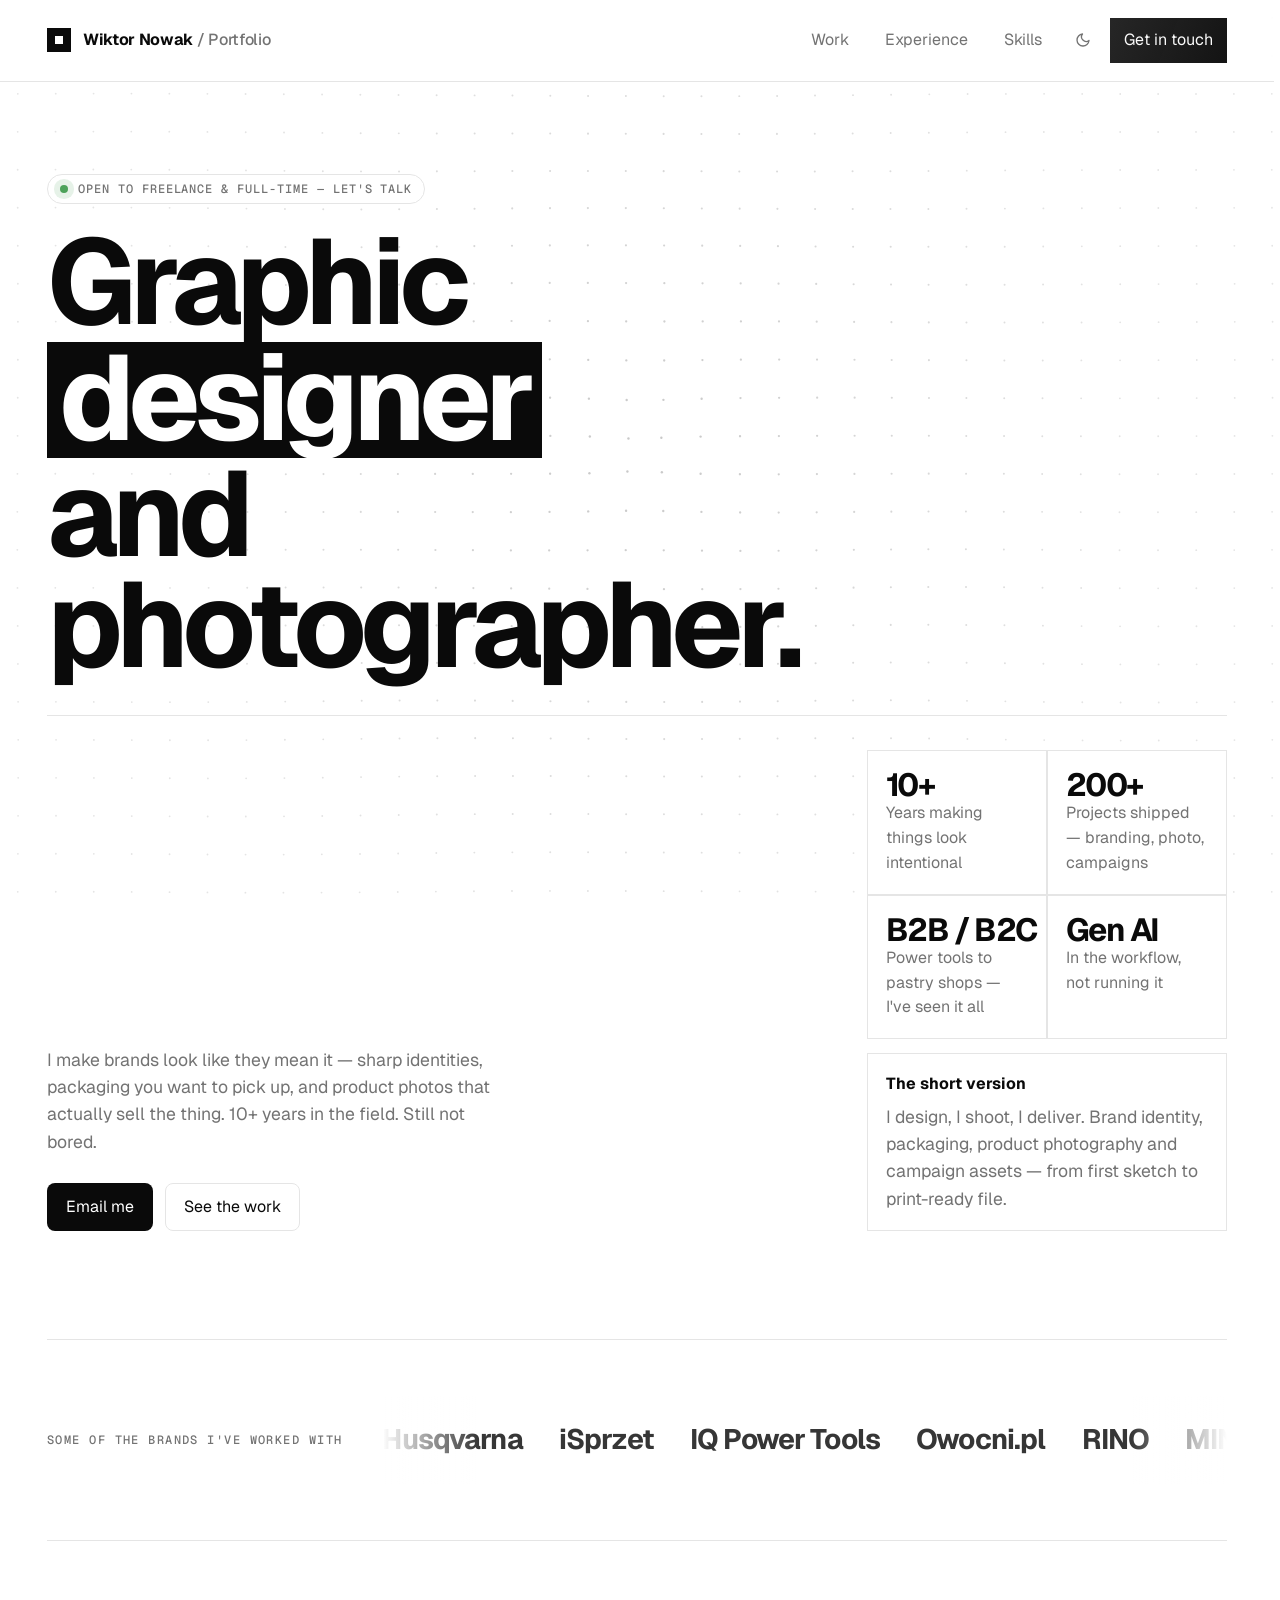
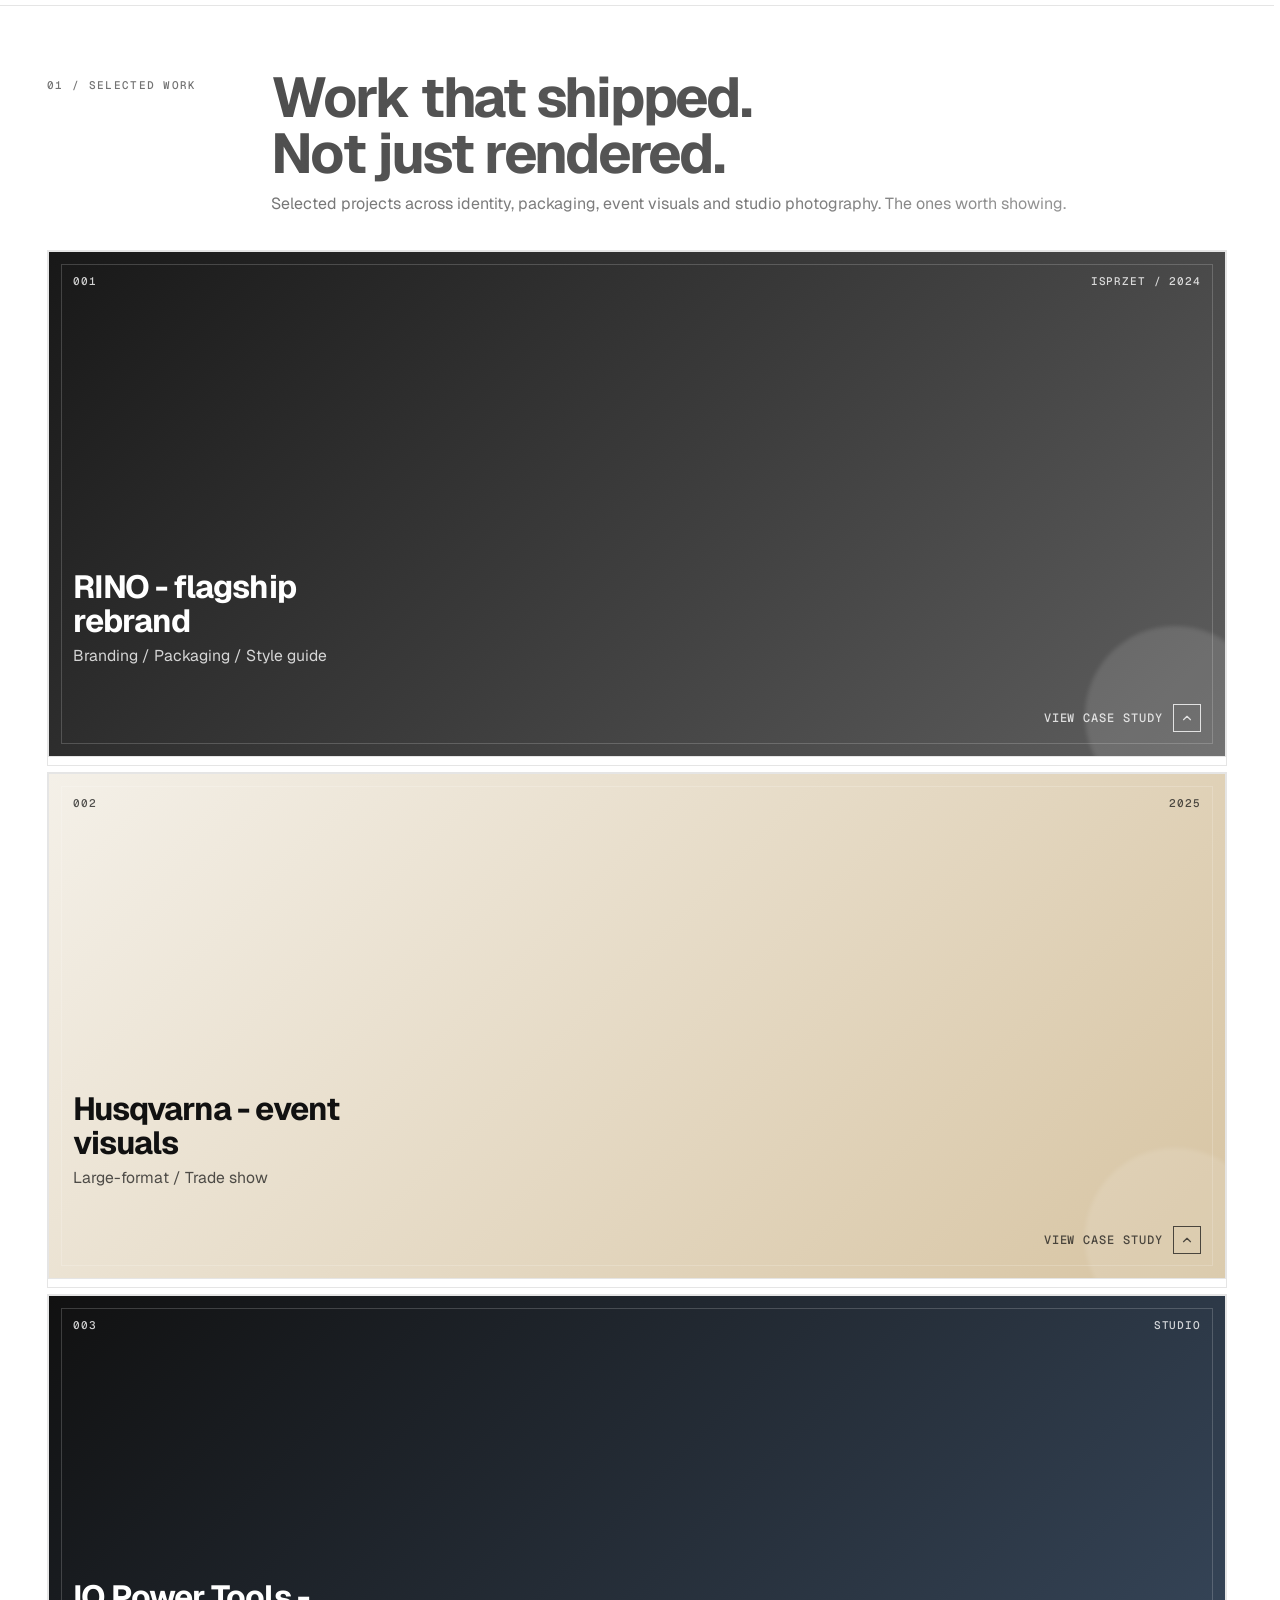
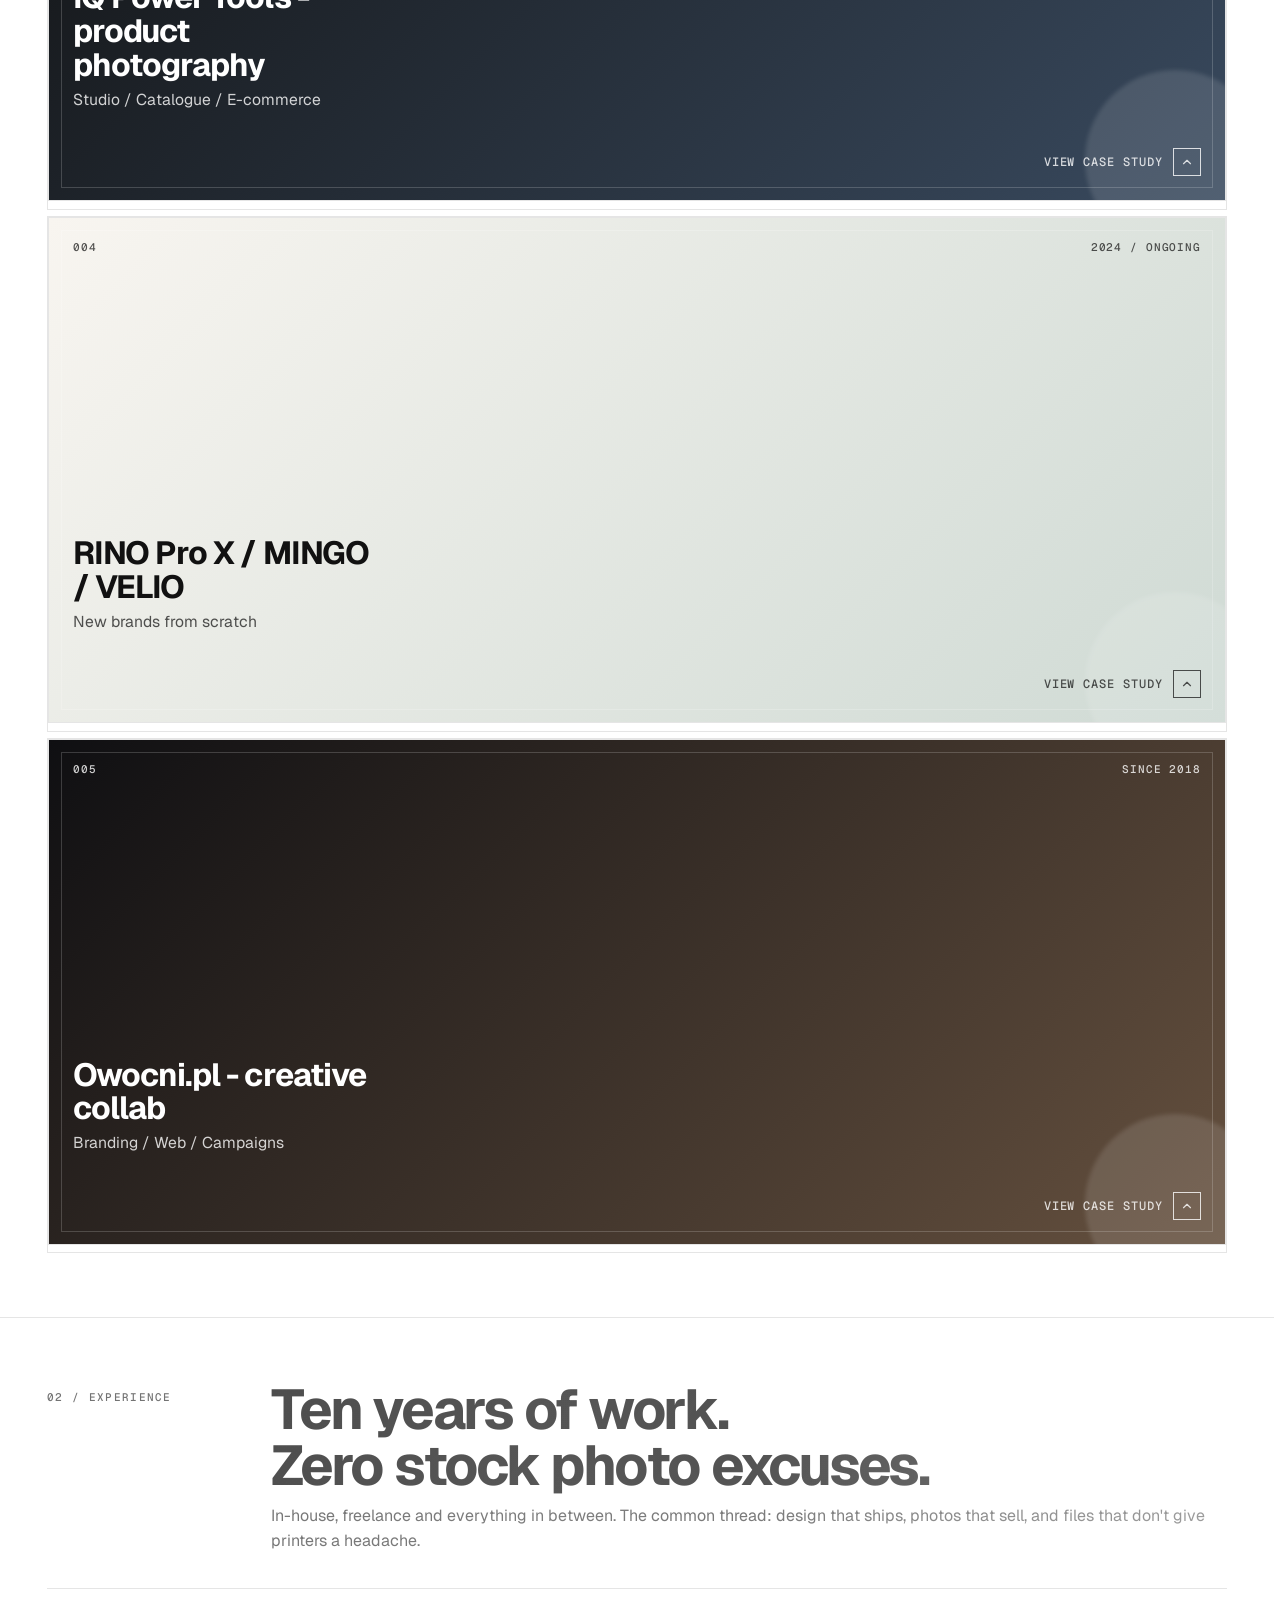
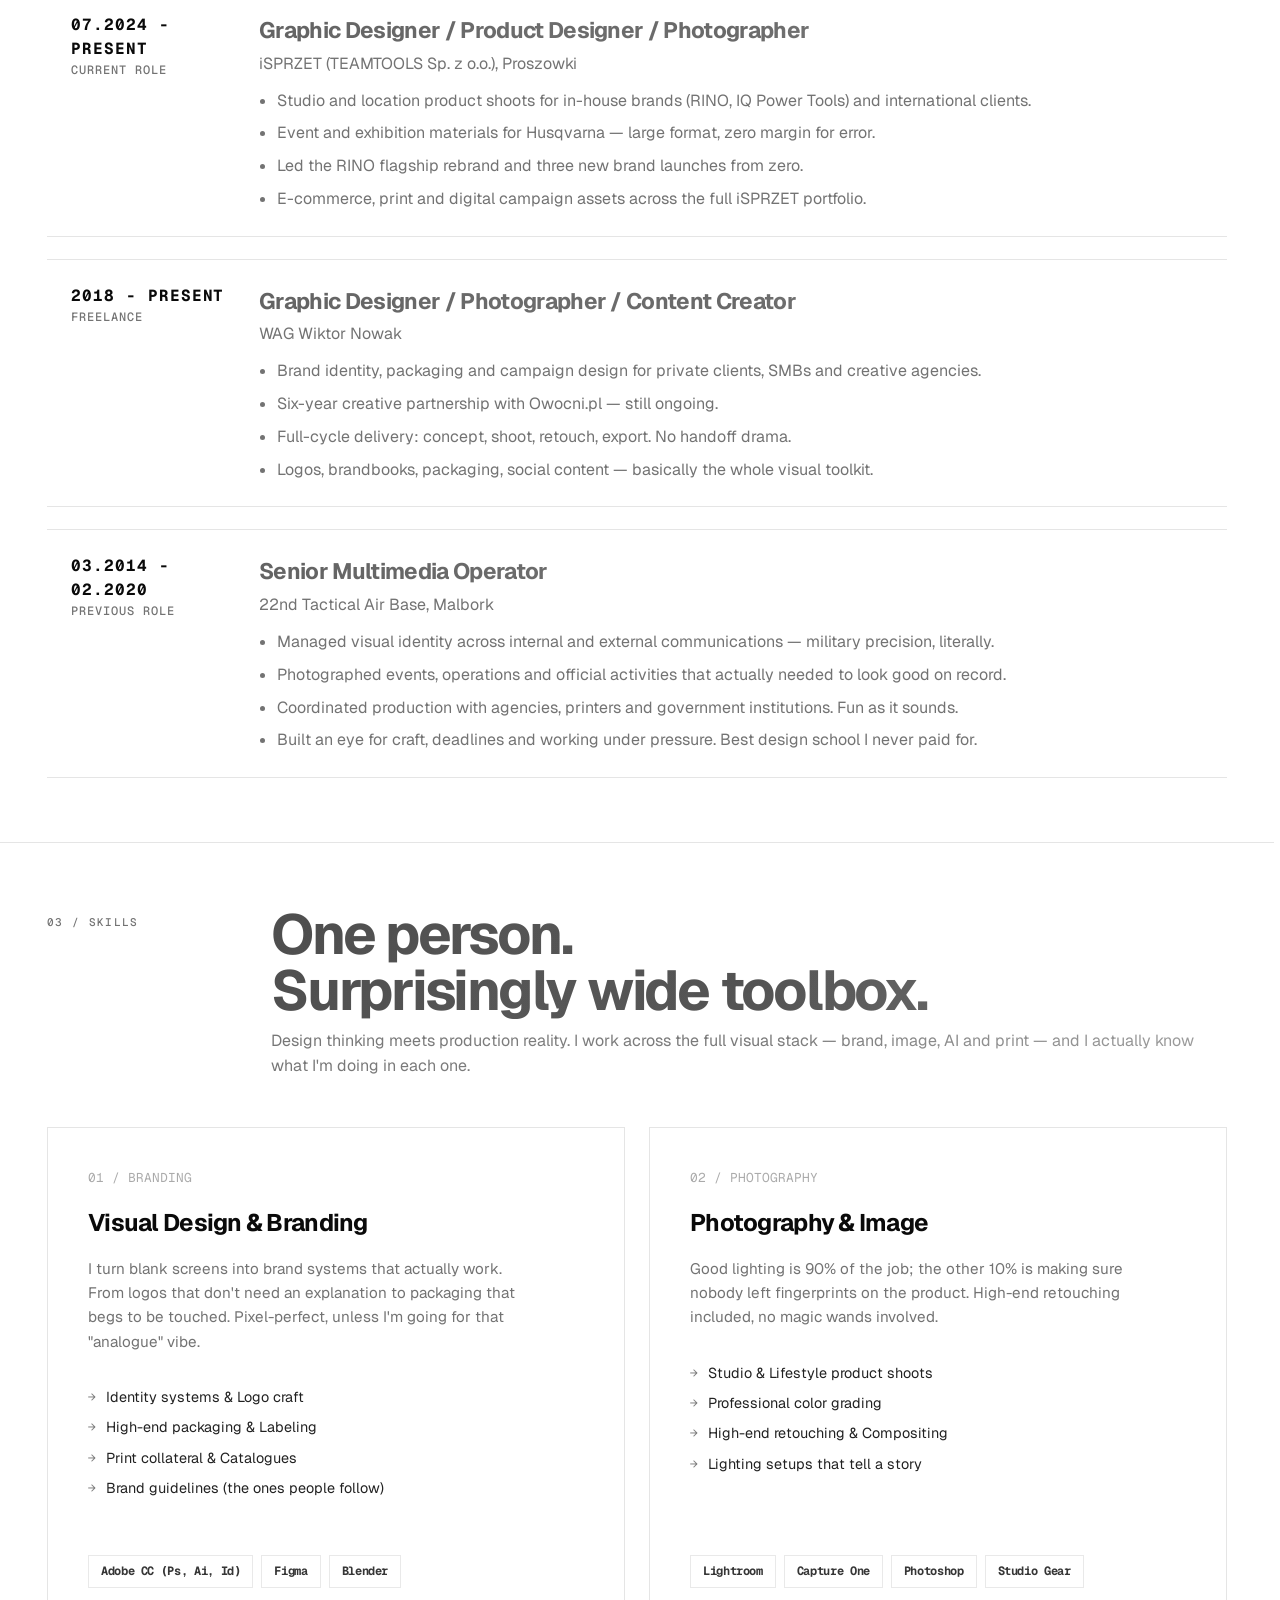
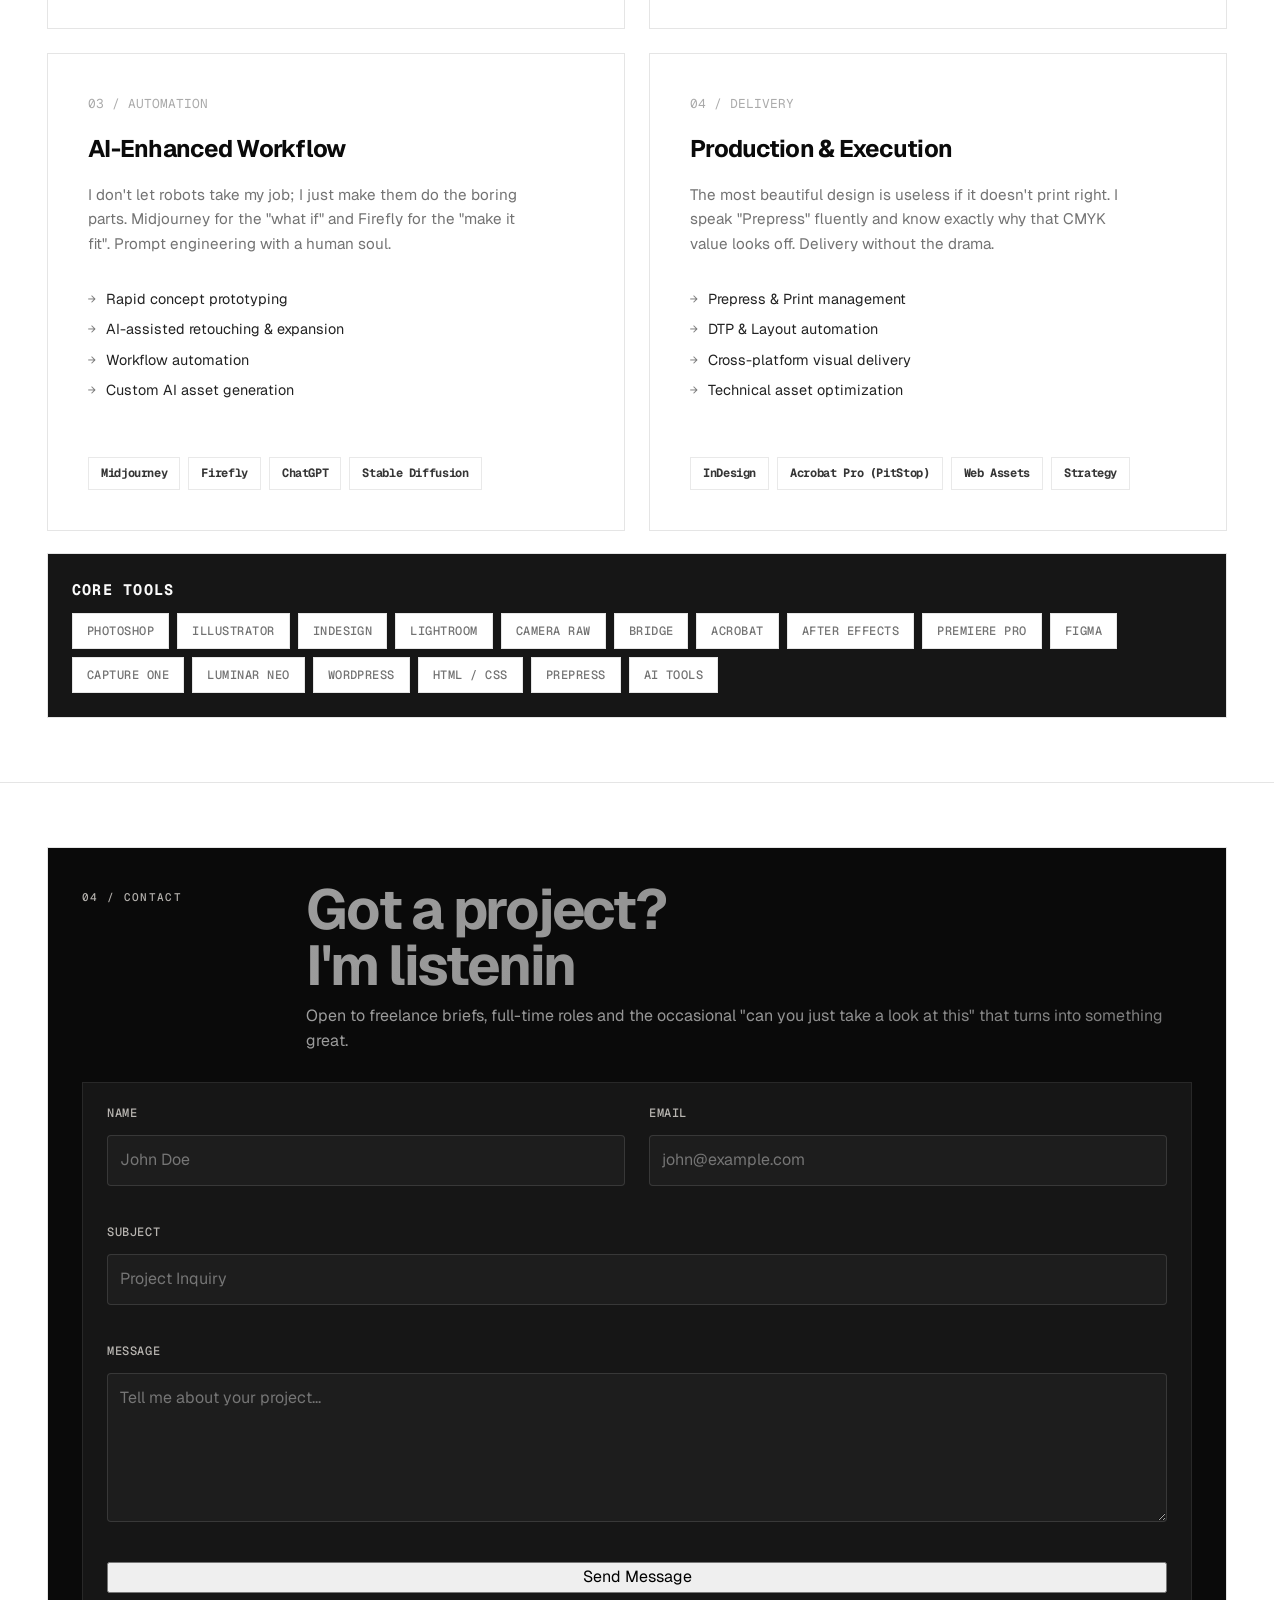
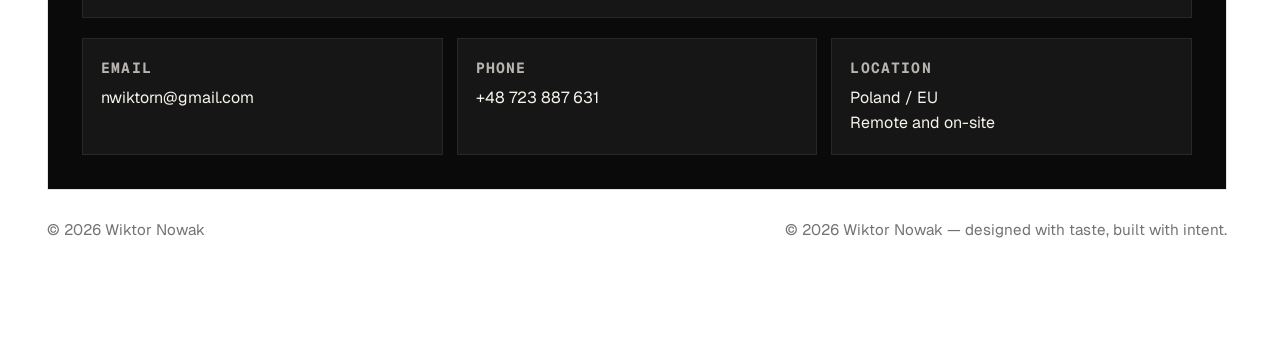
==== index.html @ c9c38dc8 "Rewrote all copy with snappy, witty professional tone" ====
<!DOCTYPE html>
<html lang="en">
<head>
<meta charset="UTF-8">
<meta name="viewport" content="width=device-width, initial-scale=1.0">
<title>Wiktor Nowak | Graphic Designer & Photographer</title>
<meta name="description" content="Portfolio of Wiktor Nowak - graphic designer and photographer focused on branding, packaging, product photography and campaign visuals.">
<meta name="theme-color" content="#f4efe7">
<meta property="og:title" content="Wiktor Nowak | Graphic Designer & Photographer">
<meta property="og:description" content="Branding, packaging, product photography and campaign visuals for brands that need clear, high-impact design.">
<meta property="og:type" content="website">
<meta property="og:image" content="https://wiktornowak.com/og-image.jpg">
<meta property="og:url" content="https://wiktornowak.com/">
<meta name="twitter:card" content="summary_large_image">
<meta name="twitter:image" content="https://wiktornowak.com/og-image.jpg">
<link rel="icon" href="favicon.ico" type="image/x-icon">
<link rel="icon" type="image/png" sizes="32x32" href="favicon-32x32.png">
<link rel="icon" type="image/png" sizes="16x16" href="favicon-16x16.png">
<link rel="apple-touch-icon" sizes="180x180" href="apple-touch-icon.png">
<script type="application/ld+json">
{
  "@context": "https://schema.org",
  "@type": "Person",
  "name": "Wiktor Nowak",
  "jobTitle": "Graphic Designer & Photographer",
  "url": "https://wiktornowak.com/",
  "sameAs": [
    "https://linkedin.com/in/wiktornowak",
    "https://behance.net/wiktornowak"
  ]
}
</script>
<link rel="preconnect" href="https://fonts.googleapis.com">
<link rel="preconnect" href="https://fonts.gstatic.com" crossorigin>
<link href="https://fonts.googleapis.com/css2?family=Geist:wght@400;500;600;700&family=Geist+Mono:wght@400;500&display=swap" rel="stylesheet">
<link rel="stylesheet" href="style.css">
  <!-- Analytics -->
  <script defer src="https://cloud.umami.is/script.js" data-website-id="50bbb984-8d4e-40b0-95b7-049831238266"></script>
</head>
<body>
<a class="skip-link" href="#main">Skip to content</a>
<div class="scroll-progress" aria-hidden="true"></div>
<div class="context-cursor" id="contextCursor" aria-hidden="true"></div>
<canvas class="dot-field" id="dotField" aria-hidden="true"></canvas>

<header class="site-header">
  <div class="container">
    <a class="brand" href="#top" data-cursor="Top">
      <span class="brand-mark" aria-hidden="true"></span>
      <span><span class="brand-name">Wiktor Nowak</span> <span class="brand-sub">/ Portfolio</span></span>
    </a>

    <nav class="nav" aria-label="Primary navigation">
      <a class="nav-link" href="#work" data-cursor="Scroll" data-cursor-offset="nav" data-umami-event="nav-work">Work</a>
      <a class="nav-link" href="#experience" data-cursor="Scroll" data-cursor-offset="nav" data-umami-event="nav-experience">Experience</a>
      <a class="nav-link" href="#skills" data-cursor="Scroll" data-cursor-offset="nav" data-umami-event="nav-skills">Skills</a>
      <button class="theme-toggle" id="themeToggle" type="button" aria-label="Toggle color theme" data-cursor="Theme" data-cursor-offset="nav" data-umami-event="theme-toggle">
        <svg class="icon-moon" viewBox="0 0 24 24"><path d="M21 12.79A9 9 0 1 1 11.21 3 7 7 0 0 0 21 12.79"></path></svg>
        <svg class="icon-sun" viewBox="0 0 24 24"><circle cx="12" cy="12" r="4"></circle><path d="M12 2v2M12 20v2M4.93 4.93l1.41 1.41M17.66 17.66l1.41 1.41M2 12h2M20 12h2M4.93 19.07l1.41-1.41M17.66 6.34l1.41-1.41"></path></svg>
      </button>
      <button class="nav-toggle" id="navToggle" type="button" aria-label="Open navigation" aria-expanded="false">
        <svg class="icon-hamburger" viewBox="0 0 24 24"><line x1="3" y1="6" x2="21" y2="6"></line><line x1="3" y1="12" x2="21" y2="12"></line><line x1="3" y1="18" x2="21" y2="18"></line></svg>
        <svg class="icon-hamburger-close" viewBox="0 0 24 24"><line x1="18" y1="6" x2="6" y2="18"></line><line x1="6" y1="6" x2="18" y2="18"></line></svg>
      </button>
      <a class="cta nav-cta" href="#contact" data-cursor="Scroll" data-cursor-offset="nav" data-umami-event="nav-contact">Get in touch</a>
    </nav>
  </div>
</header>

<main id="main">
  <section class="hero" id="top">
    <div class="container hero-shell">
      <div class="hero-copy reveal">
        <div class="eyebrow">
          <span class="eyebrow-dot" aria-hidden="true"></span>
          Open to freelance & full-time — let's talk
        </div>
        <h1>Graphic<br><span class="block">designer</span><br>and<br>photographer.</h1>
        <div class="hero-sub">
          <div>
            <p>
              I make brands look like they mean it — sharp identities, packaging you want to pick up, and product photos that actually sell the thing.
              10+ years in the field. Still not bored.
            </p>
            <div class="hero-actions">
              <a class="button button-primary" href="mailto:nwiktorn@gmail.com" data-cursor="Write">Email me</a>
              <a class="button button-secondary" href="#work" data-cursor="Explore">See the work</a>
            </div>
          </div>

          <aside class="hero-panel" aria-label="Quick profile">
            <div class="stat-grid">
              <div class="stat">
                <strong>10+</strong>
                <span>Years making things look intentional</span>
              </div>
              <div class="stat">
                <strong>200+</strong>
                <span>Projects shipped — branding, photo, campaigns</span>
              </div>
              <div class="stat">
                <strong>B2B / B2C</strong>
                <span>Power tools to pastry shops — I've seen it all</span>
              </div>
              <div class="stat">
                <strong>Gen AI</strong>
                <span>In the workflow, not running it</span>
              </div>
            </div>
            <div class="hero-note">
              <strong>The short version</strong>
              <p class="mini-note">I design, I shoot, I deliver. Brand identity, packaging, product photography and campaign assets — from first sketch to print-ready file.</p>
            </div>
          </aside>
        </div>
      </div>
    </div>
  </section>

  <section class="section">
    <div class="container">
      <div class="client-strip reveal">
        <strong>Some of the brands I've worked with</strong>
        <div class="clients" aria-label="Selected clients">
          <div class="clients-track">
            <span>Husqvarna</span>
            <span>iSprzet</span>
            <span>IQ Power Tools</span>
            <span>Owocni.pl</span>
            <span>RINO</span>
            <span>MINGO</span>
            <span>VELIO</span>
            <span aria-hidden="true">Husqvarna</span>
            <span aria-hidden="true">iSprzet</span>
            <span aria-hidden="true">IQ Power Tools</span>
            <span aria-hidden="true">Owocni.pl</span>
            <span aria-hidden="true">RINO</span>
            <span aria-hidden="true">MINGO</span>
            <span aria-hidden="true">VELIO</span>
          </div>
        </div>
      </div>
    </div>
  </section>

  <section class="section" id="work">
    <div class="container">
      <div class="section-intro reveal">
        <div class="section-kicker">01 / Selected Work</div>
        <div>
          <h2 class="typewriter-heading">Work that shipped.<br><span class="muted">Not just rendered.</span></h2>
          <p class="gradient-copy">Selected projects across identity, packaging, event visuals and studio photography. The ones worth showing.</p>
        </div>
      </div>

      <div class="projects">
        <article class="project reveal panel" style="--project-gradient: linear-gradient(135deg, #181818, #5f5f5f);" data-project>
          <button class="project-toggle" type="button" aria-expanded="false" aria-controls="project-rino" data-cursor="Open">
            <div class="project-card">
              <div class="project-visual">
                <div class="project-meta">
                  <span>001</span>
                  <span>iSprzet / 2024</span>
                </div>
                <div class="project-visual-copy">
                  <div class="project-summary">
                    <h3>RINO - flagship rebrand</h3>
                    <p>Branding / Packaging / Style guide</p>
                  </div>
                </div>
                <div class="row-cta">
                  <span>View case study</span>
                  <span class="row-cta-arrow" aria-hidden="true">
                    <svg class="icon-up" viewBox="0 0 24 24"><polyline points="18 15 12 9 6 15"></polyline></svg>
                    <svg class="icon-down" viewBox="0 0 24 24"><polyline points="6 9 12 15 18 9"></polyline></svg>
                  </span>
                </div>
              </div>
            </div>
          </button>
          <div class="project-panel" id="project-rino" hidden>
            <div class="project-panel-inner">
              <div class="project-panel-head">
                <div>
                  <span class="project-panel-meta">001 / iSprzet / 2024</span>
                  <h3>RINO - flagship rebrand</h3>
                  <p class="project-panel-sub">Branding / Packaging / Labeling / Style guide</p>
                </div>
              </div>
              <div class="project-tags">
                <span>Branding</span><span>Packaging</span><span>Style guide</span><span>Labeling</span>
              </div>
              <div class="project-grid">
                <section class="project-block">
                  <h4><span class="project-block-label">A</span>Brief</h4>
                  <p>RINO was a solid product hiding behind dated packaging. The brief: make it look like it deserves its shelf space — and then some.</p>
                </section>
                <section class="project-block">
                  <h4><span class="project-block-label">B</span>My role</h4>
                  <ul>
                    <li>Built the visual language from scratch — logo, colour, typography.</li>
                    <li>Designed label systems for the full product range.</li>
                    <li>Wrote the brand guidelines so the rollout wouldn't go sideways.</li>
                  </ul>
                </section>
                <section class="project-block project-gallery full">
                  <h4><span class="project-block-label">C</span>Gallery</h4>
                  <div class="project-photos">
                    <div class="project-photo wide"><img src="https://placehold.co/800x400/222/555?text=01+/+hero+image" alt="Hero image" loading="lazy"></div>
                    <div class="project-photo"><span>02</span></div>
                    <div class="project-photo"><span>03</span></div>
                    <div class="project-photo"><span>04</span></div>
                    <div class="project-photo wide"><span>05 / packaging detail</span></div>
                    <div class="project-photo"><span>06</span></div>
                    <div class="project-photo"><span>07</span></div>
                  </div>
                </section>
                <section class="project-block full">
                  <h4><span class="project-block-label">D</span>Results & outcomes</h4>
                  <p>The rebrand landed. RINO now looks like a premium line — because it is one. The new system is consistent, scalable and ready for what comes next.</p>
                  <div class="outcomes">
                    <span class="tag">Clearer shelf impact</span>
                    <span class="tag">Scalable label system</span>
                    <span class="tag">Production-ready assets</span>
                  </div>
                </section>
              </div>
            </div>
          </div>
        </article>

        <article class="project reveal panel" style="--project-gradient: linear-gradient(135deg, #f4f0e8, #d7c4a2); --project-ink: #111111; --project-subtle: rgba(17, 17, 17, 0.72);" data-project>
          <button class="project-toggle" type="button" aria-expanded="false" aria-controls="project-husqvarna" data-cursor="Open">
            <div class="project-card">
              <div class="project-visual">
                <div class="project-meta">
                  <span>002</span>
                  <span>2025</span>
                </div>
                <div class="project-visual-copy">
                  <div class="project-summary">
                    <h3>Husqvarna - event visuals</h3>
                    <p>Large-format / Trade show</p>
                  </div>
                </div>
                <div class="row-cta">
                  <span>View case study</span>
                  <span class="row-cta-arrow" aria-hidden="true">
                    <svg class="icon-up" viewBox="0 0 24 24"><polyline points="18 15 12 9 6 15"></polyline></svg>
                    <svg class="icon-down" viewBox="0 0 24 24"><polyline points="6 9 12 15 18 9"></polyline></svg>
                  </span>
                </div>
              </div>
            </div>
          </button>
          <div class="project-panel" id="project-husqvarna" hidden>
            <div class="project-panel-inner">
              <div class="project-panel-head">
                <div>
                  <span class="project-panel-meta">002 / 2025</span>
                  <h3>Husqvarna - event visuals</h3>
                  <p class="project-panel-sub">Large-format print / Trade show / Event graphics</p>
                </div>
              </div>
              <div class="project-tags">
                <span>Large-format print</span><span>Event visuals</span><span>Trade show</span>
              </div>
              <div class="project-grid">
                <section class="project-block">
                  <h4><span class="project-block-label">A</span>Brief</h4>
                  <p>Husqvarna needed large-format event materials that held up at 3 metres tall and still looked sharp from 3 metres away. No pressure.</p>
                </section>
                <section class="project-block">
                  <h4><span class="project-block-label">B</span>My role</h4>
                  <ul>
                    <li>Designed print layouts built for scale — hierarchy that works at any size.</li>
                    <li>Adapted assets across rollup banners, backdrops and trade show formats.</li>
                    <li>Handed off production-ready files so the vendor had zero questions.</li>
                  </ul>
                </section>
                <section class="project-block project-gallery full">
                  <h4><span class="project-block-label">C</span>Gallery</h4>
                  <div class="project-photos">
                    <div class="project-photo wide"><span>01 / booth hero</span></div>
                    <div class="project-photo"><span>02</span></div>
                    <div class="project-photo"><span>03</span></div>
                    <div class="project-photo"><span>04</span></div>
                    <div class="project-photo wide"><span>05 / print detail</span></div>
                    <div class="project-photo"><span>06</span></div>
                    <div class="project-photo"><span>07</span></div>
                  </div>
                </section>
                <section class="project-block full">
                  <h4><span class="project-block-label">D</span>Results & outcomes</h4>
                  <p>The booth stood out. The files printed clean. Zero last-minute panics — which, in trade show world, counts as a win.</p>
                  <div class="outcomes">
                    <span class="tag">Large-format ready</span>
                    <span class="tag">Consistent event system</span>
                    <span class="tag">Fast production handoff</span>
                  </div>
                </section>
              </div>
            </div>
          </div>
        </article>

        <article class="project reveal panel" style="--project-gradient: linear-gradient(135deg, #111111, #394a5f);" data-project>
          <button class="project-toggle" type="button" aria-expanded="false" aria-controls="project-iq" data-cursor="Open">
            <div class="project-card">
              <div class="project-visual">
                <div class="project-meta">
                  <span>003</span>
                  <span>Studio</span>
                </div>
                <div class="project-visual-copy">
                  <div class="project-summary">
                    <h3>IQ Power Tools - product photography</h3>
                    <p>Studio / Catalogue / E-commerce</p>
                  </div>
                </div>
                <div class="row-cta">
                  <span>View case study</span>
                  <span class="row-cta-arrow" aria-hidden="true">
                    <svg class="icon-up" viewBox="0 0 24 24"><polyline points="18 15 12 9 6 15"></polyline></svg>
                    <svg class="icon-down" viewBox="0 0 24 24"><polyline points="6 9 12 15 18 9"></polyline></svg>
                  </span>
                </div>
              </div>
            </div>
          </button>
          <div class="project-panel" id="project-iq" hidden>
            <div class="project-panel-inner">
              <div class="project-panel-head">
                <div>
                  <span class="project-panel-meta">003 / Studio</span>
                  <h3>IQ Power Tools - product photography</h3>
                  <p class="project-panel-sub">Studio / Catalogue / E-commerce assets</p>
                </div>
              </div>
              <div class="project-tags">
                <span>Product photography</span><span>Studio lighting</span><span>Retouching</span><span>E-commerce</span>
              </div>
              <div class="project-grid">
                <section class="project-block">
                  <h4><span class="project-block-label">A</span>Brief</h4>
                  <p>Power tools photograph better when they look powerful. The brief was simple: make every product look like it means business, across every channel it ends up in.</p>
                </section>
                <section class="project-block">
                  <h4><span class="project-block-label">B</span>My role</h4>
                  <ul>
                    <li>Set up and shot the full product range in-studio — lighting, staging, the works.</li>
                    <li>Handled capture, retouching and export end-to-end.</li>
                    <li>Kept colour and feel consistent across every angle and SKU.</li>
                  </ul>
                </section>
                <section class="project-block project-gallery full">
                  <h4><span class="project-block-label">C</span>Gallery</h4>
                  <div class="project-photos">
                    <div class="project-photo wide"><span>01 / hero shot</span></div>
                    <div class="project-photo"><span>02</span></div>
                    <div class="project-photo"><span>03</span></div>
                    <div class="project-photo"><span>04</span></div>
                    <div class="project-photo wide"><span>05 / detail crop</span></div>
                    <div class="project-photo"><span>06</span></div>
                    <div class="project-photo"><span>07</span></div>
                  </div>
                </section>
                <section class="project-block full">
                  <h4><span class="project-block-label">D</span>Results & outcomes</h4>
                  <p>The team got a reusable library of clean, high-quality shots — the kind that actually convert on a listing page.</p>
                  <div class="outcomes">
                    <span class="tag">Consistent product set</span>
                    <span class="tag">Retouching workflow</span>
                    <span class="tag">E-commerce ready exports</span>
                  </div>
                </section>
              </div>
            </div>
          </div>
        </article>

        <article class="project reveal panel" style="--project-gradient: linear-gradient(135deg, #f8f5f0, #cfdad4); --project-ink: #111111; --project-subtle: rgba(17, 17, 17, 0.72);" data-project>
          <button class="project-toggle" type="button" aria-expanded="false" aria-controls="project-brandbuild" data-cursor="Open">
            <div class="project-card">
              <div class="project-visual">
                <div class="project-meta">
                  <span>004</span>
                  <span>2024 / ongoing</span>
                </div>
                <div class="project-visual-copy">
                  <div class="project-summary">
                    <h3>RINO Pro X / MINGO / VELIO</h3>
                    <p>New brands from scratch</p>
                  </div>
                </div>
                <div class="row-cta">
                  <span>View case study</span>
                  <span class="row-cta-arrow" aria-hidden="true">
                    <svg class="icon-up" viewBox="0 0 24 24"><polyline points="18 15 12 9 6 15"></polyline></svg>
                    <svg class="icon-down" viewBox="0 0 24 24"><polyline points="6 9 12 15 18 9"></polyline></svg>
                  </span>
                </div>
              </div>
            </div>
          </button>
          <div class="project-panel" id="project-brandbuild" hidden>
            <div class="project-panel-inner">
              <div class="project-panel-head">
                <div>
                  <span class="project-panel-meta">004 / 2024 / ongoing</span>
                  <h3>RINO Pro X / MINGO / VELIO</h3>
                  <p class="project-panel-sub">Brand identity / Packaging / Visual systems from scratch</p>
                </div>
              </div>
              <div class="project-tags">
                <span>Brand identity</span><span>Naming</span><span>Packaging</span><span>Logo design</span><span>Style guide</span>
              </div>
              <div class="project-grid">
                <section class="project-block">
                  <h4><span class="project-block-label">A</span>Brief</h4>
                  <p>Three new product lines needed to exist — and look like they'd always existed. The goal: distinct identities that work together without looking like siblings at a family portrait.</p>
                </section>
                <section class="project-block">
                  <h4><span class="project-block-label">B</span>My role</h4>
                  <ul>
                    <li>Created brand marks that work at 10px and 10 metres.</li>
                    <li>Built packaging systems with room to grow, not just launch.</li>
                    <li>Adapted everything for launch materials without losing the plot.</li>
                  </ul>
                </section>
                <section class="project-block project-gallery full">
                  <h4><span class="project-block-label">C</span>Gallery</h4>
                  <div class="project-photos">
                    <div class="project-photo wide"><span>01 / launch hero</span></div>
                    <div class="project-photo"><span>02</span></div>
                    <div class="project-photo"><span>03</span></div>
                    <div class="project-photo"><span>04</span></div>
                    <div class="project-photo wide"><span>05 / packaging set</span></div>
                    <div class="project-photo"><span>06</span></div>
                    <div class="project-photo"><span>07</span></div>
                  </div>
                </section>
                <section class="project-block full">
                  <h4><span class="project-block-label">D</span>Results & outcomes</h4>
                  <p>Three brands launched with real foundations — not just a logo and a vibe. Scalable, production-ready, and actually coherent across packaging and digital.</p>
                  <div class="outcomes">
                    <span class="tag">Launch-ready identities</span>
                    <span class="tag">Scalable visual systems</span>
                    <span class="tag">Multi-brand consistency</span>
                  </div>
                </section>
              </div>
            </div>
          </div>
        </article>

        <article class="project reveal panel" style="--project-gradient: linear-gradient(135deg, #0f0f12, #66513f);" data-project>
          <button class="project-toggle" type="button" aria-expanded="false" aria-controls="project-owocni" data-cursor="Open">
            <div class="project-card">
              <div class="project-visual">
                <div class="project-meta">
                  <span>005</span>
                  <span>Since 2018</span>
                </div>
                <div class="project-visual-copy">
                  <div class="project-summary">
                    <h3>Owocni.pl - creative collab</h3>
                    <p>Branding / Web / Campaigns</p>
                  </div>
                </div>
                <div class="row-cta">
                  <span>View case study</span>
                  <span class="row-cta-arrow" aria-hidden="true">
                    <svg class="icon-up" viewBox="0 0 24 24"><polyline points="18 15 12 9 6 15"></polyline></svg>
                    <svg class="icon-down" viewBox="0 0 24 24"><polyline points="6 9 12 15 18 9"></polyline></svg>
                  </span>
                </div>
              </div>
            </div>
          </button>
          <div class="project-panel" id="project-owocni" hidden>
            <div class="project-panel-inner">
              <div class="project-panel-head">
                <div>
                  <span class="project-panel-meta">005 / Since 2018</span>
                  <h3>Owocni.pl - long-term creative collab</h3>
                  <p class="project-panel-sub">Branding / Web visuals / Campaigns / Content</p>
                </div>
              </div>
              <div class="project-tags">
                <span>Branding</span><span>Web visuals</span><span>Campaigns</span><span>Social content</span><span>Long-term</span>
              </div>
              <div class="project-grid">
                <section class="project-block">
                  <h4><span class="project-block-label">A</span>Brief</h4>
                  <p>Six years, dozens of projects, zero awkward handshakes. Owocni.pl needed a creative partner who could switch between brand thinking and "we need this by Friday" energy — sometimes in the same brief.</p>
                </section>
                <section class="project-block">
                  <h4><span class="project-block-label">B</span>My role</h4>
                  <ul>
                    <li>Produced design and photography across branding, campaigns and web.</li>
                    <li>Contributed retouching and content assets on tight turnarounds.</li>
                    <li>Became the person they call when it needs to be both good and fast.</li>
                  </ul>
                </section>
                <section class="project-block project-gallery full">
                  <h4><span class="project-block-label">C</span>Gallery</h4>
                  <div class="project-photos">
                    <div class="project-photo wide"><span>01 / campaign hero</span></div>
                    <div class="project-photo"><span>02</span></div>
                    <div class="project-photo"><span>03</span></div>
                    <div class="project-photo"><span>04</span></div>
                    <div class="project-photo wide"><span>05 / web detail</span></div>
                    <div class="project-photo"><span>06</span></div>
                    <div class="project-photo"><span>07</span></div>
                  </div>
                </section>
                <section class="project-block full">
                  <h4><span class="project-block-label">D</span>Results & outcomes</h4>
                  <p>Six years of showing up and delivering. That's not a project — that's trust. Still going.</p>
                  <div class="outcomes">
                    <span class="tag">Long-term partnership</span>
                    <span class="tag">Flexible support model</span>
                    <span class="tag">Cross-channel assets</span>
                  </div>
                </section>
              </div>
            </div>
          </div>
        </article>
      </div>
    </div>
  </section>

  <section class="section" id="experience">
    <div class="container">
      <div class="section-intro reveal">
        <div class="section-kicker">02 / Experience</div>
        <div>
          <h2 class="typewriter-heading">Ten years of work.<br>Zero stock photo excuses.</h2>
          <p class="gradient-copy">In-house, freelance and everything in between. The common thread: design that ships, photos that sell, and files that don't give printers a headache.</p>
        </div>
      </div>

      <div class="timeline">
        <article class="timeline-item reveal">
          <div class="timeline-meta">
            <strong class="gradient-copy">07.2024 - Present</strong>
            <span class="gradient-copy">Current role</span>
          </div>
          <div class="timeline-copy">
            <h3 class="gradient-copy">Graphic Designer / Product Designer / Photographer</h3>
            <p class="company gradient-copy">iSPRZET (TEAMTOOLS Sp. z o.o.), Proszowki</p>
            <ul>
              <li class="gradient-copy">Studio and location product shoots for in-house brands (RINO, IQ Power Tools) and international clients.</li>
              <li class="gradient-copy">Event and exhibition materials for Husqvarna — large format, zero margin for error.</li>
              <li class="gradient-copy">Led the RINO flagship rebrand and three new brand launches from zero.</li>
              <li class="gradient-copy">E-commerce, print and digital campaign assets across the full iSPRZET portfolio.</li>
            </ul>
          </div>
        </article>

        <article class="timeline-item reveal">
          <div class="timeline-meta">
            <strong class="gradient-copy">2018 - Present</strong>
            <span class="gradient-copy">Freelance</span>
          </div>
          <div class="timeline-copy">
            <h3 class="gradient-copy">Graphic Designer / Photographer / Content Creator</h3>
            <p class="company gradient-copy">WAG Wiktor Nowak</p>
            <ul>
              <li class="gradient-copy">Brand identity, packaging and campaign design for private clients, SMBs and creative agencies.</li>
              <li class="gradient-copy">Six-year creative partnership with Owocni.pl — still ongoing.</li>
              <li class="gradient-copy">Full-cycle delivery: concept, shoot, retouch, export. No handoff drama.</li>
              <li class="gradient-copy">Logos, brandbooks, packaging, social content — basically the whole visual toolkit.</li>
            </ul>
          </div>
        </article>

        <article class="timeline-item reveal">
          <div class="timeline-meta">
            <strong class="gradient-copy">03.2014 - 02.2020</strong>
            <span class="gradient-copy">Previous role</span>
          </div>
          <div class="timeline-copy">
            <h3 class="gradient-copy">Senior Multimedia Operator</h3>
            <p class="company gradient-copy">22nd Tactical Air Base, Malbork</p>
            <ul>
              <li class="gradient-copy">Managed visual identity across internal and external communications — military precision, literally.</li>
              <li class="gradient-copy">Photographed events, operations and official activities that actually needed to look good on record.</li>
              <li class="gradient-copy">Coordinated production with agencies, printers and government institutions. Fun as it sounds.</li>
              <li class="gradient-copy">Built an eye for craft, deadlines and working under pressure. Best design school I never paid for.</li>
            </ul>
          </div>
        </article>
      </div>
    </div>
  </section>

  <section class="section" id="skills">
    <div class="container">
      <div class="section-intro reveal">
        <div class="section-kicker">03 / Skills</div>
        <div>
          <h2 class="typewriter-heading">One person.<br>Surprisingly wide toolbox.</h2>
          <p class="gradient-copy">Design thinking meets production reality. I work across the full visual stack — brand, image, AI and print — and I actually know what I'm doing in each one.</p>
        </div>
      </div>

      <div class="bento-skills">
        <!-- 01 Design -->
        <div class="bento-item reveal" data-cursor="Design">
          <div class="bento-kicker">01 / BRANDING</div>
          <h3 class="bento-title">Visual Design & Branding</h3>
          <p class="bento-copy">I turn blank screens into brand systems that actually work. From logos that don't need an explanation to packaging that begs to be touched. Pixel-perfect, unless I'm going for that "analogue" vibe.</p>
          <ul class="bento-list">
            <li>Identity systems & Logo craft</li>
            <li>High-end packaging & Labeling</li>
            <li>Print collateral & Catalogues</li>
            <li>Brand guidelines (the ones people follow)</li>
          </ul>
          <div class="tool-tags">
            <span class="tag">Adobe CC (Ps, Ai, Id)</span>
            <span class="tag">Figma</span>
            <span class="tag">Blender</span>
          </div>
        </div>

        <!-- 02 Image -->
        <div class="bento-item reveal" data-cursor="Image">
          <div class="bento-kicker">02 / PHOTOGRAPHY</div>
          <h3 class="bento-title">Photography & Image</h3>
          <p class="bento-copy">Good lighting is 90% of the job; the other 10% is making sure nobody left fingerprints on the product. High-end retouching included, no magic wands involved.</p>
          <ul class="bento-list">
            <li>Studio & Lifestyle product shoots</li>
            <li>Professional color grading</li>
            <li>High-end retouching & Compositing</li>
            <li>Lighting setups that tell a story</li>
          </ul>
          <div class="tool-tags">
            <span class="tag">Lightroom</span>
            <span class="tag">Capture One</span>
            <span class="tag">Photoshop</span>
            <span class="tag">Studio Gear</span>
          </div>
        </div>

        <!-- 03 AI -->
        <div class="bento-item reveal" data-cursor="AI">
          <div class="bento-kicker">03 / AUTOMATION</div>
          <h3 class="bento-title">AI-Enhanced Workflow</h3>
          <p class="bento-copy">I don't let robots take my job; I just make them do the boring parts. Midjourney for the "what if" and Firefly for the "make it fit". Prompt engineering with a human soul.</p>
          <ul class="bento-list">
            <li>Rapid concept prototyping</li>
            <li>AI-assisted retouching & expansion</li>
            <li>Workflow automation</li>
            <li>Custom AI asset generation</li>
          </ul>
          <div class="tool-tags">
            <span class="tag">Midjourney</span>
            <span class="tag">Firefly</span>
            <span class="tag">ChatGPT</span>
            <span class="tag">Stable Diffusion</span>
          </div>
        </div>

        <!-- 04 Production -->
        <div class="bento-item reveal" data-cursor="Output">
          <div class="bento-kicker">04 / DELIVERY</div>
          <h3 class="bento-title">Production & Execution</h3>
          <p class="bento-copy">The most beautiful design is useless if it doesn't print right. I speak "Prepress" fluently and know exactly why that CMYK value looks off. Delivery without the drama.</p>
          <ul class="bento-list">
            <li>Prepress & Print management</li>
            <li>DTP & Layout automation</li>
            <li>Cross-platform visual delivery</li>
            <li>Technical asset optimization</li>
          </ul>
          <div class="tool-tags">
            <span class="tag">InDesign</span>
            <span class="tag">Acrobat Pro (PitStop)</span>
            <span class="tag">Web Assets</span>
            <span class="tag">Strategy</span>
          </div>
        </div>
      </div>

      <section class="tool-cloud reveal" aria-labelledby="tools-heading">
        <h3 id="tools-heading">Core tools</h3>
        <div class="tools-list">
          <span>Photoshop</span>
          <span>Illustrator</span>
          <span>InDesign</span>
          <span>Lightroom</span>
          <span>Camera Raw</span>
          <span>Bridge</span>
          <span>Acrobat</span>
          <span>After Effects</span>
          <span>Premiere Pro</span>
          <span>Figma</span>
          <span>Capture One</span>
          <span>Luminar Neo</span>
          <span>WordPress</span>
          <span>HTML / CSS</span>
          <span>Prepress</span>
          <span>AI tools</span>
        </div>
      </section>
    </div>
  </section>

  <section class="section" id="contact">
    <div class="container">
      <div class="contact-band reveal">
        <div class="section-intro">
          <div class="section-kicker">04 / Contact</div>
          <div>
            <h2 class="typewriter-heading">Got a project?<br>I'm listening.</h2>
            <p class="gradient-copy">Open to freelance briefs, full-time roles and the occasional "can you just take a look at this" that turns into something great.</p>
          </div>
        </div>

        <div class="contact-form-container">
          <form id="contact-form" action="https://formspree.io/f/xojynbyz" method="POST" class="contact-form">
          <div class="form-row">
            <div class="form-group">
              <label for="name">Name</label>
              <input type="text" id="name" name="name" placeholder="John Doe" required>
            </div>
            <div class="form-group">
              <label for="email">Email</label>
              <input type="email" id="email" name="email" placeholder="john@example.com" required>
            </div>
          </div>
          <div class="form-group">
            <label for="subject">Subject</label>
            <input type="text" id="subject" name="subject" placeholder="Project Inquiry" required>
          </div>
          <div class="form-group">
            <label for="message">Message</label>
            <textarea id="message" name="message" rows="5" placeholder="Tell me about your project..." required></textarea>
          </div>
          <button type="submit" class="cta submit-btn" data-cursor="Send" data-umami-event="contact-form-submit">Send Message</button>
          <div id="contact-status" class="form-status"></div>
        </form>
        </div>

        <div class="contact-grid">
          <div class="contact-card">
            <h3>Email</h3>
            <a href="mailto:nwiktorn@gmail.com" data-cursor="Write">nwiktorn@gmail.com</a>
          </div>
          <div class="contact-card">
            <h3>Phone</h3>
            <a href="tel:+48723887631" data-cursor="Call">+48 723 887 631</a>
          </div>
          <div class="contact-card">
            <h3>Location</h3>
            <p>Poland / EU<br>Remote and on-site</p>
          </div>
        </div>
      </div>

      <footer>
        <span>&copy; 2026 Wiktor Nowak</span>
        <span>&copy; 2026 Wiktor Nowak — designed with taste, built with intent.</span>
      </footer>
    </div>
  </section>
</main>

<button class="back-to-top" id="backToTop" aria-label="Back to top" data-cursor="Top">
  <svg viewBox="0 0 24 24"><polyline points="18 15 12 9 6 15"></polyline></svg>
</button>

<div class="mobile-menu" id="mobileMenu" aria-hidden="true">
  <a class="mobile-menu-link" href="#work">Work</a>
  <a class="mobile-menu-link" href="#experience">Experience</a>
  <a class="mobile-menu-link" href="#skills">Skills</a>
  <a class="mobile-menu-link mobile-menu-cta" href="#contact">Get in touch</a>
</div>

<script src="main.js"></script>
</body>
</html>
---- style.css ----
:root {
    --bg: #ffffff;
    --surface: #ffffff;
    --surface-strong: #ffffff;
    --surface-dark: #0a0a0a;
    --text: #0a0a0a;
    --muted: #737373;
    --line: #e5e5e5;
    --accent: #0a0a0a;
    --accent-soft: #f5f5f5;
    --shadow: none;
    --radius: 0;
    --radius-sm: 0;
    --container: 1180px;
    --sans: "Geist", sans-serif;
    --mono: "Geist Mono", monospace;
    --header-height: 80px;
    color-scheme: light;
  }

  /* Custom Scrollbar */
  ::-webkit-scrollbar {
    width: 6px;
  }
  ::-webkit-scrollbar-track {
    background: var(--bg);
  }
  ::-webkit-scrollbar-thumb {
    background: var(--line);
    border-radius: 10px;
  }
  ::-webkit-scrollbar-thumb:hover {
    background: var(--muted);
  }

  section {
    scroll-margin-top: var(--header-height);
  }

  html[data-theme="dark"] {
    --bg: #0a0a0a;
    --surface: #0a0a0a;
    --surface-strong: #171717;
    --surface-dark: #000000;
    --text: #fafafa;
    --muted: #a3a3a3;
    --line: #262626;
    --accent: #fafafa;
    --accent-soft: #171717;
    --shadow: none;
    color-scheme: dark;
  }

  * {
    box-sizing: border-box;
  }

  html {
    scroll-behavior: smooth;
  }

  body {
    margin: 0;
    font-family: var(--sans);
    color: var(--text);
    background: var(--bg);
    line-height: 1.55;
    transition: background-color 0.25s ease, color 0.25s ease;
    -webkit-font-smoothing: antialiased;
    position: relative;
  }

  .dot-field {
    position: fixed;
    inset: 0;
    width: 100%;
    height: 100%;
    pointer-events: none;
    z-index: -1;
    opacity: 0;
    transition: opacity 0.25s ease;
  }

  html[data-theme="light"] .dot-field {
    opacity: 1;
  }

  html[data-theme="dark"] .dot-field {
    opacity: 0.86;
  }

  a {
    color: inherit;
  }

  img {
    max-width: 100%;
    display: block;
  }

  button,
  input,
  textarea {
    font: inherit;
  }

  .container {
    width: min(var(--container), calc(100% - 40px));
    margin: 0 auto;
  }

  .skip-link {
    position: absolute;
    left: 16px;
    top: -48px;
    z-index: 100;
    padding: 10px 14px;
    border-radius: 999px;
    background: var(--text);
    color: var(--bg);
  }

  .skip-link:focus {
    top: 16px;
  }

  .context-cursor {
    position: fixed;
    left: 0;
    top: 0;
    z-index: 120;
    min-height: 34px;
    padding: 0 12px;
    display: inline-flex;
    align-items: center;
    justify-content: center;
    border: 1px solid color-mix(in srgb, var(--text) 14%, var(--line));
    background: color-mix(in srgb, var(--bg) 84%, transparent);
    color: var(--text);
    font: 500 10px/1 var(--mono);
    letter-spacing: 0.12em;
    text-transform: uppercase;
    white-space: nowrap;
    pointer-events: none;
    transform: translate3d(-50%, calc(-100% - 18px), 0) scale(0.94);
    opacity: 0;
    transition: opacity 0.14s ease, transform 0.18s ease, background-color 0.18s ease, color 0.18s ease;
    backdrop-filter: blur(10px);
  }

  .context-cursor.is-visible {
    opacity: 1;
    transform: translate3d(-50%, calc(-100% - 18px), 0) scale(1);
  }

  .context-cursor.is-nav-offset {
    transform: translate3d(-50%, 18px, 0) scale(1);
  }

  .context-cursor.is-clicked {
    animation: cursor-click 0.24s cubic-bezier(0.22, 1, 0.36, 1);
  }

  .context-cursor.is-nav-offset.is-clicked {
    animation: cursor-click-nav 0.24s cubic-bezier(0.22, 1, 0.36, 1);
  }

  @keyframes cursor-click {
    0% {
      transform: translate3d(-50%, calc(-100% - 18px), 0) scale(1);
      background: color-mix(in srgb, var(--bg) 84%, transparent);
      color: var(--text);
    }
    45% {
      transform: translate3d(-50%, calc(-100% - 18px), 0) scale(0.9);
      background: var(--text);
      color: var(--bg);
    }
    100% {
      transform: translate3d(-50%, calc(-100% - 18px), 0) scale(1);
      background: color-mix(in srgb, var(--bg) 84%, transparent);
      color: var(--text);
    }
  }

  @keyframes cursor-click-nav {
    0% {
      transform: translate3d(-50%, 18px, 0) scale(1);
      background: color-mix(in srgb, var(--bg) 84%, transparent);
      color: var(--text);
    }
    45% {
      transform: translate3d(-50%, 18px, 0) scale(0.9);
      background: var(--text);
      color: var(--bg);
    }
    100% {
      transform: translate3d(-50%, 18px, 0) scale(1);
      background: color-mix(in srgb, var(--bg) 84%, transparent);
      color: var(--text);
    }
  }

  .has-context-cursor,
  .has-context-cursor * {
    cursor: none !important;
  }

  .site-header {
    position: sticky;
    top: 0;
    z-index: 50;
    backdrop-filter: blur(16px);
    background: color-mix(in srgb, var(--bg) 86%, transparent);
    border-bottom: 1px solid var(--line);
  }

  .site-header .container {
    display: flex;
    align-items: center;
    justify-content: space-between;
    gap: 20px;
    padding: 18px 0;
  }

  .brand {
    display: inline-flex;
    align-items: center;
    gap: 12px;
    text-decoration: none;
    font-weight: 700;
    letter-spacing: -0.02em;
  }

  .brand-mark {
    width: 24px;
    height: 24px;
    background: var(--text);
    position: relative;
  }

  .brand-mark::after {
    content: "";
    position: absolute;
    width: 8px;
    height: 8px;
    top: 8px;
    left: 8px;
    background: var(--bg);
  }

  .brand-sub {
    color: var(--muted);
    font-weight: 500;
  }

  .nav {
    display: flex;
    align-items: center;
    gap: 8px;
    flex-wrap: wrap;
    justify-content: flex-end;
  }

  .nav a,
  .theme-toggle {
    border: 0;
    background: transparent;
    color: var(--muted);
    text-decoration: none;
    padding: 10px 14px;
    border-radius: 0;
    transition: background-color 0.2s ease, color 0.2s ease, transform 0.2s ease;
  }

  .theme-toggle {
    width: 38px;
    height: 38px;
    padding: 0;
    display: inline-flex;
    align-items: center;
    justify-content: center;
    border-radius: 0;
  }

  .theme-toggle svg {
    width: 16px;
    height: 16px;
    stroke: currentColor;
    fill: none;
    stroke-width: 2;
    stroke-linecap: round;
    stroke-linejoin: round;
  }

  .theme-toggle .icon-sun {
    display: none;
  }

  html[data-theme="dark"] .theme-toggle .icon-sun {
    display: block;
  }

  html[data-theme="dark"] .theme-toggle .icon-moon {
    display: none;
  }

  .nav a:hover,
  .nav a:focus-visible,
  .theme-toggle:hover,
  .theme-toggle:focus-visible {
    background: var(--accent-soft);
    color: var(--text);
    outline: none;
  }

  .nav .cta {
    background: linear-gradient(115deg, rgba(255, 255, 255, 0.98), rgba(222, 222, 222, 0.9));
    color: #0a0a0a;
  }

  .nav .cta:hover,
  .nav .cta:focus-visible {
    opacity: 0.88;
    background: linear-gradient(115deg, rgba(255, 255, 255, 1), rgba(228, 228, 228, 0.94));
    color: #0a0a0a;
  }

  html[data-theme="light"] .nav .cta {
    background: linear-gradient(115deg, rgba(34, 34, 34, 0.98), rgba(10, 10, 10, 0.96));
    color: #fafafa;
  }

  html[data-theme="light"] .nav .cta:hover,
  html[data-theme="light"] .nav .cta:focus-visible {
    background: linear-gradient(115deg, rgba(42, 42, 42, 1), rgba(12, 12, 12, 0.98));
    color: #fafafa;
  }

  .hero {
    padding: 92px 0 44px;
  }

  .hero-shell {
    display: block;
  }

  .hero-copy,
  .hero-panel,
  .panel,
  .client-strip,
  .timeline-item,
  .skill-card,
  .tool-cloud,
  .contact-band {
    background: transparent;
    border: 1px solid var(--line);
    box-shadow: var(--shadow);
    backdrop-filter: none;
  }

  .hero-copy,
  .hero-panel,
  .panel,
  .timeline-item,
  .skill-card,
  .tool-cloud,
  .contact-band {
    border-radius: var(--radius);
  }

  .hero-copy {
    padding: 0;
    border: 0;
  }

  .eyebrow {
    display: inline-flex;
    align-items: center;
    gap: 10px;
    padding: 8px 12px;
    border-radius: 999px;
    background: transparent;
    border: 1px solid var(--line);
    font: 500 12px/1 var(--mono);
    text-transform: uppercase;
    letter-spacing: 0.08em;
    color: var(--muted);
  }

  .eyebrow-dot {
    width: 8px;
    height: 8px;
    border-radius: 50%;
    background: #4da25a;
    box-shadow: 0 0 0 6px rgba(77, 162, 90, 0.14);
  }

  h1,
  h2,
  h3,
  h4,
  p {
    margin: 0;
  }

  .hero h1 {
    margin-top: 22px;
    font-size: clamp(3.6rem, 9.4vw, 8rem);
    line-height: 0.93;
    letter-spacing: -0.05em;
    max-width: none;
    color: var(--text);
  }

  .hero h1 .block {
    position: relative;
    background: var(--text);
    color: var(--bg);
    -webkit-text-fill-color: currentColor;
    padding: 0 12px 4px;
    display: inline-block;
    margin: 4px 4px 0 0;
    border: 0;
  }

  .hero-sub {
    display: grid;
    grid-template-columns: minmax(0, 1fr) 360px;
    gap: 56px;
    align-items: end;
    margin-top: 34px;
    padding-top: 34px;
    border-top: 1px solid var(--line);
  }

  .hero-copy p {
    margin-top: 0;
    max-width: 38ch;
    font-size: 1.1rem;
    color: var(--muted);
  }

  .hero-actions {
    display: flex;
    flex-wrap: wrap;
    gap: 12px;
    margin-top: 28px;
  }

  .button {
    display: inline-flex;
    align-items: center;
    justify-content: center;
    gap: 8px;
    min-height: 48px;
    padding: 0 18px;
    border-radius: 8px;
    border: 1px solid var(--line);
    text-decoration: none;
    transition: transform 0.2s ease, background-color 0.2s ease, color 0.2s ease;
  }

  .button:hover,
  .button:focus-visible {
    transform: translateY(-1px);
    outline: none;
  }

  .button-primary {
    background: var(--text);
    color: var(--bg);
    border-color: transparent;
  }

  .button-primary:hover,
  .button-primary:focus-visible {
    background: var(--text);
    color: var(--bg);
    opacity: 0.88;
  }

  .button-secondary {
    background: transparent;
    color: var(--text);
  }

  .hero-panel {
    padding: 0;
    display: grid;
    gap: 14px;
    align-content: start;
    border: 0;
  }

  .stat-grid {
    display: grid;
    grid-template-columns: repeat(2, minmax(0, 1fr));
    gap: 2px;
    background: var(--line);
    border: 1px solid var(--line);
  }

  .stat {
    padding: 18px;
    background: var(--bg);
    border: 0;
  }

  .stat strong {
    display: block;
    font-size: 2rem;
    line-height: 1;
    letter-spacing: -0.04em;
  }

  .stat span,
  .mini-note,
  .section-intro p,
  .project-meta,
  .project-summary p,
  .timeline-meta,
  .timeline-copy,
  .skill-card li,
  .tools-list span,
  .contact-meta,
  footer {
    color: var(--muted);
  }

  .hero-note {
    padding: 18px;
    background: var(--surface-strong);
    border: 1px solid var(--line);
  }

  .hero-note strong {
    display: block;
    margin-bottom: 6px;
    color: var(--text);
  }

  .section {
    padding: 64px 0;
  }

  #work,
  #experience,
  #skills,
  #contact {
    scroll-margin-top: 92px;
  }

  .section + .section {
    border-top: 1px solid var(--line);
  }

  .section-intro {
    display: grid;
    grid-template-columns: 200px minmax(0, 1fr);
    gap: 24px;
    align-items: start;
    margin-bottom: 34px;
  }

  .section-kicker {
    font: 500 11px/1 var(--mono);
    text-transform: uppercase;
    letter-spacing: 0.12em;
    color: var(--muted);
    padding-top: 10px;
  }

  .section-intro h2 {
    font-size: clamp(2rem, 5vw, 3.5rem);
    line-height: 1;
    letter-spacing: -0.04em;
    margin-bottom: 10px;
    --heading-x: 50%;
    --heading-y: 50%;
    --heading-wave-x: 50%;
    --heading-wave-y: 50%;
    --heading-active: 0;
    color: transparent;
    -webkit-text-fill-color: transparent;
    background-image:
      radial-gradient(circle at var(--heading-x) var(--heading-y),
        rgba(255, 255, 255, calc(0.08 + (var(--heading-active) * 1.04))) 0%,
        rgba(255, 255, 255, calc(0.04 + (var(--heading-active) * 0.26))) 24%,
        rgba(255, 255, 255, calc(var(--heading-active) * 0.1)) 58%,
        transparent 88%),
      linear-gradient(115deg,
        rgba(255, 255, 255, calc(0.54 + (var(--heading-active) * 0.22))),
        rgba(255, 255, 255, calc(0.4 + (var(--heading-active) * 0.18))));
    background-size: 190% 190%, 100% 100%;
    background-position: var(--heading-x) var(--heading-y), 50% 50%;
    background-repeat: no-repeat;
    -webkit-background-clip: text;
    background-clip: text;
    transition: opacity 0.18s ease;
  }

  .section-intro h2.typewriter-heading {
    min-height: 1em;
  }

  .typewriter-text {
    display: inline;
  }

  .section-intro p.gradient-copy {
    --heading-x: 50%;
    --heading-y: 50%;
    --heading-wave-x: 50%;
    --heading-wave-y: 50%;
    --heading-active: 0;
    color: transparent;
    -webkit-text-fill-color: transparent;
    background-image:
      radial-gradient(circle at var(--heading-x) var(--heading-y),
        rgba(255, 255, 255, calc(0.05 + (var(--heading-active) * 0.58))) 0%,
        rgba(255, 255, 255, calc(0.02 + (var(--heading-active) * 0.14))) 24%,
        rgba(255, 255, 255, calc(var(--heading-active) * 0.05)) 54%,
        transparent 84%),
      linear-gradient(115deg,
        rgba(255, 255, 255, calc(0.36 + (var(--heading-active) * 0.1))),
        rgba(255, 255, 255, calc(0.24 + (var(--heading-active) * 0.08))));
    background-size: 170% 170%, 100% 100%;
    background-position: var(--heading-x) var(--heading-y), 50% 50%;
    background-repeat: no-repeat;
    -webkit-background-clip: text;
    background-clip: text;
    transition: opacity 0.18s ease;
  }

  .timeline-copy h3.gradient-copy {
    --heading-x: 50%;
    --heading-y: 50%;
    --heading-wave-x: 50%;
    --heading-wave-y: 50%;
    --heading-active: 0;
    color: transparent;
    -webkit-text-fill-color: transparent;
    background-image:
      radial-gradient(circle at var(--heading-x) var(--heading-y),
        rgba(255, 255, 255, calc(0.06 + (var(--heading-active) * 0.72))) 0%,
        rgba(255, 255, 255, calc(0.02 + (var(--heading-active) * 0.18))) 24%,
        rgba(255, 255, 255, calc(var(--heading-active) * 0.06)) 54%,
        transparent 84%),
      linear-gradient(115deg,
        rgba(255, 255, 255, calc(0.46 + (var(--heading-active) * 0.14))),
        rgba(255, 255, 255, calc(0.32 + (var(--heading-active) * 0.12))));
    background-size: 175% 175%, 100% 100%;
    background-position: var(--heading-x) var(--heading-y), 50% 50%;
    background-repeat: no-repeat;
    -webkit-background-clip: text;
    background-clip: text;
    transition: opacity 0.18s ease;
  }

  html[data-theme="light"] .section-intro h2 {
    background-image:
      radial-gradient(circle at var(--heading-x) var(--heading-y),
        rgba(10, 10, 10, calc(0.18 + (var(--heading-active) * 0.82))) 0%,
        rgba(10, 10, 10, calc(0.05 + (var(--heading-active) * 0.18))) 24%,
        rgba(10, 10, 10, calc(var(--heading-active) * 0.08)) 58%,
        transparent 88%),
      linear-gradient(115deg,
        rgba(10, 10, 10, calc(0.72 + (var(--heading-active) * 0.18))),
        rgba(10, 10, 10, calc(0.56 + (var(--heading-active) * 0.14))));
  }

  html[data-theme="light"] .section-intro p.gradient-copy {
    background-image:
      radial-gradient(circle at var(--heading-x) var(--heading-y),
        rgba(10, 10, 10, calc(0.12 + (var(--heading-active) * 0.46))) 0%,
        rgba(10, 10, 10, calc(0.03 + (var(--heading-active) * 0.12))) 24%,
        rgba(10, 10, 10, calc(var(--heading-active) * 0.04)) 54%,
        transparent 84%),
      linear-gradient(115deg,
        rgba(10, 10, 10, calc(0.56 + (var(--heading-active) * 0.1))),
        rgba(10, 10, 10, calc(0.4 + (var(--heading-active) * 0.08))));
  }

  html[data-theme="light"] .timeline-copy h3.gradient-copy {
    background-image:
      radial-gradient(circle at var(--heading-x) var(--heading-y),
        rgba(10, 10, 10, calc(0.14 + (var(--heading-active) * 0.56))) 0%,
        rgba(10, 10, 10, calc(0.03 + (var(--heading-active) * 0.14))) 24%,
        rgba(10, 10, 10, calc(var(--heading-active) * 0.05)) 54%,
        transparent 84%),
      linear-gradient(115deg,
        rgba(10, 10, 10, calc(0.64 + (var(--heading-active) * 0.12))),
        rgba(10, 10, 10, calc(0.46 + (var(--heading-active) * 0.1))));
  }

  html[data-theme="light"] .contact-band .section-intro h2,
  html[data-theme="light"] .contact-band .section-intro p.gradient-copy {
    background-image:
      radial-gradient(circle at var(--heading-x) var(--heading-y),
        rgba(255, 255, 255, calc(0.08 + (var(--heading-active) * 0.82))) 0%,
        rgba(255, 255, 255, calc(0.03 + (var(--heading-active) * 0.2))) 24%,
        rgba(255, 255, 255, calc(var(--heading-active) * 0.08)) 58%,
        transparent 88%),
      linear-gradient(115deg,
        rgba(255, 255, 255, calc(0.6 + (var(--heading-active) * 0.18))),
        rgba(255, 255, 255, calc(0.46 + (var(--heading-active) * 0.14))));
  }

  .muted {
    color: var(--muted);
  }

  .client-strip {
    padding: 56px 0;
    display: flex;
    align-items: center;
    justify-content: space-between;
    gap: 40px;
    flex-wrap: wrap;
    border-left: 0;
    border-right: 0;
  }

  .client-strip strong {
    font: 500 12px/1.2 var(--mono);
    text-transform: uppercase;
    letter-spacing: 0.12em;
    color: var(--muted);
    min-width: 260px;
  }

  .clients {
    position: relative;
    flex: 1;
    min-width: 0;
    overflow: hidden;
    padding: 4px 0;
  }

  .clients::before,
  .clients::after {
    content: "";
    position: absolute;
    top: 0;
    bottom: 0;
    width: 96px;
    z-index: 2;
    pointer-events: none;
  }

  .clients::before {
    left: 0;
    background: linear-gradient(90deg, var(--bg), transparent);
  }

  .clients::after {
    right: 0;
    background: linear-gradient(270deg, var(--bg), transparent);
  }

  .clients-track {
    display: flex;
    width: max-content;
    gap: 36px;
    animation: client-marquee 28s linear infinite;
  }

  .clients span,
  .tag {
    padding: 18px 0;
    font-size: clamp(1.6rem, 2.2vw, 2rem);
    font-weight: 700;
    letter-spacing: -0.03em;
    color: var(--text);
    opacity: 0.82;
    transition: opacity 0.18s ease, color 0.18s ease;
    white-space: nowrap;
  }

  .clients span:hover,
  .clients span:focus-visible {
    opacity: 1;
    outline: none;
  }

  @keyframes client-marquee {
    from {
      transform: translateX(0);
    }
    to {
      transform: translateX(calc(-50% - 9px));
    }
  }

  .projects {
    display: grid;
    gap: 6px;
  }

  .project {
    scroll-margin-top: 90px;
  }

  .project-toggle {
    width: 100%;
    border: 0;
    color: inherit;
    background: transparent;
    text-align: left;
    padding: 0;
    cursor: pointer;
  }

  .project-card {
    position: relative;
    overflow: hidden;
    background: var(--surface);
    border: 1px solid var(--line);
    transition: transform 0.25s ease, opacity 0.2s ease, border-color 0.2s ease;
  }

  .project-toggle:hover .project-card,
  .project-toggle:focus-visible .project-card {
    transform: translateY(-4px);
    border-color: var(--line);
    opacity: 0.92;
    outline: none;
  }

  .project-visual {
    min-height: 340px;
    aspect-ratio: 21 / 9;
    position: relative;
    overflow: hidden;
    padding: 24px 24px 88px;
    display: flex;
    align-items: flex-end;
    background: var(--project-gradient, linear-gradient(135deg, #2a2a2a, #6d6d6d));
    color: var(--project-ink, #ffffff);
  }

  .project-visual::before {
    content: "";
    position: absolute;
    inset: 12px;
    border-radius: 0;
    border: 1px solid rgba(255, 255, 255, 0.18);
  }

  .project-visual::after {
    content: "";
    position: absolute;
    inset: auto -40px -50px auto;
    width: 180px;
    height: 180px;
    border-radius: 50%;
    background: rgba(255, 255, 255, 0.12);
    filter: blur(2px);
  }

  .project-visual-copy {
    position: relative;
    z-index: 1;
    display: flex;
    flex-direction: column;
    gap: 8px;
    justify-content: flex-end;
    min-height: 100%;
  }

  .project-visual-copy h3 {
    font-size: clamp(1.7rem, 3vw, 2.2rem);
    line-height: 1.05;
    letter-spacing: -0.03em;
    max-width: 14ch;
  }

  .project-visual-copy p {
    margin-top: 0;
    color: var(--project-subtle, rgba(255, 255, 255, 0.8));
  }

  .project-meta {
    position: absolute;
    top: 24px;
    left: 24px;
    right: 24px;
    display: flex;
    flex-wrap: wrap;
    justify-content: space-between;
    gap: 8px 16px;
    font: 500 11px/1 var(--mono);
    text-transform: uppercase;
    letter-spacing: 0.08em;
    z-index: 2;
    color: var(--project-subtle, rgba(255, 255, 255, 0.8));
  }

  .project-summary {
    position: relative;
    z-index: 1;
    margin-top: auto;
    padding-top: 56px;
    max-width: 460px;
    color: var(--project-ink, #ffffff);
  }

  .project-summary h3 {
    font-size: clamp(1.5rem, 2.8vw, 2rem);
    line-height: 1.06;
    letter-spacing: -0.03em;
  }

  .project-summary p {
    margin-top: 6px;
    font-size: 0.98rem;
    color: var(--project-subtle, rgba(255, 255, 255, 0.8));
  }

  .row-cta {
    position: absolute;
    right: 24px;
    bottom: 24px;
    z-index: 2;
    display: flex;
    align-items: center;
    justify-content: flex-end;
    gap: 10px;
    padding: 0;
    margin-top: 0;
    font: 500 12px/1 var(--mono);
    text-transform: uppercase;
    letter-spacing: 0.08em;
    color: var(--project-subtle, rgba(255, 255, 255, 0.8));
    transition: color 0.2s ease;
  }

  .project-toggle:hover .row-cta,
  .project-toggle:focus-visible .row-cta {
    color: var(--project-ink, #ffffff);
  }

  .row-cta-arrow {
    width: 28px;
    height: 28px;
    border: 1px solid currentColor;
    display: flex;
    align-items: center;
    justify-content: center;
    position: relative;
    color: currentColor;
    transition: background 0.2s ease, border-color 0.2s ease, color 0.2s ease;
  }

  .row-cta-arrow svg {
    width: 14px;
    height: 14px;
    stroke: currentColor;
    fill: none;
    stroke-width: 2;
    stroke-linecap: round;
    stroke-linejoin: round;
    position: absolute;
    transition: opacity 0.18s ease;
  }

  .row-cta-arrow .icon-down {
    opacity: 0;
  }

  .project[open] .row-cta,
  .project[open] .row-cta-arrow {
    color: var(--text);
  }

  .project[open] .row-cta-arrow {
    background: var(--text);
    border-color: var(--text);
    color: var(--bg);
  }

  .project[open] .row-cta-arrow .icon-up {
    opacity: 0;
  }

  .project[open] .row-cta-arrow .icon-down {
    opacity: 1;
  }

  .project-panel {
    padding: 0;
    background: var(--surface);
    border: 0;
    overflow: hidden;
    max-height: 0;
    opacity: 0;
    transition: max-height 0.32s cubic-bezier(0.16, 1, 0.3, 1), opacity 0.18s ease;
  }

  .project-panel.is-open {
    opacity: 1;
  }

  .project[open] .project-card {
    box-shadow: none;
  }

  .project-panel-inner {
    border: 1px solid var(--line);
    border-top: 3px solid var(--text);
    padding: 44px;
    margin-top: 4px;
    background: var(--surface);
  }

  .project-panel-head {
    display: flex;
    justify-content: space-between;
    align-items: flex-start;
    gap: 20px;
    margin-bottom: 24px;
  }

  .project-panel-meta {
    display: block;
    margin-bottom: 8px;
    font: 500 11px/1.4 var(--mono);
    text-transform: uppercase;
    letter-spacing: 0.1em;
    color: var(--muted);
  }

  .project-panel-head h3 {
    font-size: clamp(22px, 3vw, 36px);
    line-height: 1.08;
    letter-spacing: -0.03em;
  }

  .project-panel-sub {
    margin-top: 6px;
    font: 500 12px/1.4 var(--mono);
    color: var(--muted);
  }

  .project-tags {
    display: flex;
    flex-wrap: wrap;
    gap: 8px;
    margin-bottom: 36px;
    padding-bottom: 36px;
    border-bottom: 1px solid var(--line);
  }

  .project-tags span {
    padding: 6px 12px;
    border: 1px solid var(--line);
    font: 500 11px/1 var(--mono);
    text-transform: uppercase;
    letter-spacing: 0.06em;
    color: var(--muted);
  }

  .project-grid {
    display: grid;
    grid-template-columns: repeat(2, minmax(0, 1fr));
    gap: 24px;
  }

  .project-block {
    padding: 28px;
    background: var(--surface);
    border: 1px solid var(--line);
  }

  .project-block h4 {
    margin-bottom: 16px;
    padding-bottom: 12px;
    border-bottom: 1px solid var(--line);
    font-size: 13px;
    display: flex;
    align-items: center;
    gap: 10px;
    text-transform: none;
    letter-spacing: -0.01em;
    font-family: var(--sans);
  }

  .project-block-label {
    display: inline-flex;
    align-items: center;
    justify-content: center;
    width: 22px;
    height: 22px;
    background: var(--text);
    color: var(--bg);
    font: 500 10px/1 var(--mono);
    flex-shrink: 0;
  }

  .project-block ul {
    margin: 0;
    padding-left: 0;
    list-style: none;
  }

  .project-block li + li {
    margin-top: 0;
  }

  .project-block p {
    color: var(--muted);
    line-height: 1.65;
  }

  .project-block li {
    padding: 7px 0 7px 16px;
    border-bottom: 1px dashed var(--line);
    color: var(--muted);
    position: relative;
  }

  .project-block li:last-child {
    border-bottom: 0;
  }

  .project-block li::before {
    content: "";
    position: absolute;
    left: 0;
    top: 16px;
    width: 6px;
    height: 1px;
    background: var(--muted);
  }

  .project-block.full {
    grid-column: 1 / -1;
  }

  .project-gallery {
    padding-bottom: 32px;
  }

  .project-photos {
    display: grid;
    grid-template-columns: repeat(3, minmax(0, 1fr));
    gap: 8px;
  }

  .project-photo {
    aspect-ratio: 4 / 3;
    position: relative;
    border: 1px dashed var(--line);
    background: var(--accent-soft);
    display: flex;
    align-items: center;
    justify-content: center;
    overflow: hidden;
  }

  .project-photo::before {
    content: "";
    position: absolute;
    inset: 12px;
    border: 1px dashed var(--line);
    pointer-events: none;
  }

  .project-photo.wide {
    grid-column: span 2;
    aspect-ratio: 8 / 3;
  }

  .project-photo span {
    position: relative;
    z-index: 1;
    font: 500 11px/1 var(--mono);
    text-transform: uppercase;
    letter-spacing: 0.1em;
    color: var(--muted);
  }

  .outcomes {
    display: flex;
    flex-wrap: wrap;
    gap: 10px;
    margin-top: 14px;
  }

  .timeline {
    display: grid;
    gap: 22px;
  }

  .timeline-item {
    padding: 24px;
    display: grid;
    grid-template-columns: 170px minmax(0, 1fr);
    gap: 18px;
    border-left: 0;
    border-right: 0;
  }

  .timeline-meta {
    font: 500 12px/1.5 var(--mono);
    text-transform: uppercase;
    letter-spacing: 0.08em;
  }

  .timeline-meta strong {
    display: block;
    font-size: 1rem;
    color: var(--text);
  }

  .timeline-copy h3 {
    font-size: 1.4rem;
    letter-spacing: -0.03em;
    margin-bottom: 4px;
  }

  .timeline-copy .company {
    color: var(--muted);
    margin-bottom: 12px;
  }

  .timeline-copy ul {
    margin: 0;
    padding-left: 18px;
  }

  .timeline-copy li + li {
    margin-top: 8px;
  }

  

  

  

  

  .skill-card li + li {
    margin-top: 8px;
  }

  .tool-cloud {
    margin-top: 22px;
    padding: 24px;
    background: var(--surface-dark);
  }

  html[data-theme="light"] .skill-card,
  html[data-theme="light"] .tool-cloud {
    background: #161616;
  }

  html[data-theme="light"] .skill-card ::selection,
  html[data-theme="light"] .tool-cloud ::selection,
  html[data-theme="light"] .contact-band ::selection {
    background: rgba(255, 255, 255, 0.28);
    color: #fafafa;
  }

  .tool-cloud h3 {
    font-size: 0.95rem;
    text-transform: uppercase;
    letter-spacing: 0.08em;
    font-family: var(--mono);
    margin-bottom: 12px;
    color: #fafafa;
  }

  .tools-list {
    display: flex;
    flex-wrap: wrap;
    gap: 8px;
  }

  .tools-list span {
    min-height: 36px;
    padding: 0 14px;
    border: 1px solid var(--line);
    background: var(--surface-strong);
    display: inline-flex;
    align-items: center;
    font: 500 12px/1 var(--mono);
    letter-spacing: 0.04em;
    text-transform: uppercase;
    color: var(--muted);
    transform: translateY(0);
    transition: color 0.16s ease, background-color 0.16s ease, border-color 0.16s ease, transform 0.16s ease;
  }

  .tools-list span:hover,
  .tools-list span:focus-visible {
    color: var(--bg);
    background: var(--text);
    border-color: var(--text);
    transform: translateY(-2px);
    outline: none;
  }

  .contact-band {
    padding: 34px;
    background: var(--surface-dark);
    color: #fafafa;
  }

  .contact-band .section-intro {
    margin-bottom: 18px;
  }

  .contact-band .section-kicker,
  .contact-band .section-intro p,
  .contact-band .contact-meta {
    color: rgba(247, 243, 237, 0.72);
  }

  .contact-band .button-secondary {
    color: #f7f3ed;
    border-color: rgba(247, 243, 237, 0.18);
    background: transparent;
  }

  .contact-grid {
    display: grid;
    grid-template-columns: repeat(3, minmax(0, 1fr));
    gap: 14px;
    margin-top: 20px;
  }

  .contact-card {
    padding: 18px;
    background: rgba(255, 255, 255, 0.05);
    border: 1px solid rgba(255, 255, 255, 0.08);
  }

  .contact-card h3 {
    font-size: 0.92rem;
    font-family: var(--mono);
    text-transform: uppercase;
    letter-spacing: 0.08em;
    margin-bottom: 6px;
    color: rgba(247, 243, 237, 0.72);
  }

  .contact-card a,
  .contact-card p {
    color: #f7f3ed;
    text-decoration: none;
  }

  footer {
    padding: 28px 0 40px;
    display: flex;
    justify-content: space-between;
    gap: 16px;
    flex-wrap: wrap;
    font-size: 0.95rem;
  }

  .reveal {
    opacity: 0;
    transform: translateY(20px);
    transition: opacity 0.6s ease, transform 0.6s ease;
  }

  .reveal.in {
    opacity: 1;
    transform: translateY(0);
  }

  :focus-visible {
    outline: 2px solid var(--accent);
    outline-offset: 3px;
  }

  @media (max-width: 900px) {
    .hero-shell,
    .project-card,
    .section-intro,
    .timeline-item,
    .skills,
    .contact-grid {
      grid-template-columns: 1fr;
    }

    .section-intro {
      gap: 10px;
    }

    .client-strip {
      gap: 18px;
    }

    .client-strip strong {
      min-width: 0;
    }

    .clients::before,
    .clients::after {
      width: 40px;
    }

    .clients-track {
      gap: 22px;
    }

    .clients span {
      font-size: 1.25rem;
      padding: 14px 0;
    }

    .project-grid {
      grid-template-columns: 1fr;
    }

    .hero-sub {
      grid-template-columns: 1fr;
      gap: 24px;
    }

    .project-visual {
      min-height: 240px;
    }

    .project-panel-inner {
      padding: 28px 20px;
    }

    .project-photos {
      grid-template-columns: repeat(2, minmax(0, 1fr));
    }

    .project-photo.wide {
      grid-column: span 2;
      aspect-ratio: 4 / 2;
    }

    .project-block.full {
      grid-column: auto;
    }
  }

  @media (max-width: 720px) {
    .container {
      width: min(var(--container), calc(100% - 24px));
    }

    .site-header .container {
      align-items: flex-start;
      flex-direction: column;
    }

    .nav {
      width: 100%;
      justify-content: flex-start;
    }

    .hero,
    .section {
      padding: 28px 0;
    }

    .hero h1 {
      font-size: clamp(3rem, 18vw, 6rem);
    }

    .hero-copy,
    .hero-panel,
    .project-card,
    .project-panel,
    .timeline-item,
    .skill-card,
    .tool-cloud,
    .contact-band {
      padding: 20px;
    }

    .stat-grid {
      grid-template-columns: 1fr;
    }
  }

  @media (prefers-reduced-motion: reduce) {
    html {
      scroll-behavior: auto;
    }

    *,
    *::before,
    *::after {
      animation: none !important;
      transition: none !important;
    }

    .reveal {
      opacity: 1;
      transform: none;
    }

    .clients-track {
      animation: none;
    }
  }

  @media (pointer: coarse) {
    .context-cursor {
      display: none;
    }
  }
/* Added Features CSS */
.scroll-progress {
  position: fixed;
  top: 0;
  left: 0;
  width: 100%;
  height: 3px;
  background: var(--text);
  z-index: 1000;
  transform-origin: 0 50%;
  transform: scaleX(var(--scroll-progress, 0));
  transition: transform 0.1s ease-out;
}

.contact-form-container {
  margin-top: 28px;
  background: rgba(255, 255, 255, 0.05);
  border: 1px solid rgba(255, 255, 255, 0.08);
  padding: 24px;
}

.contact-form {
  display: grid;
  gap: 16px;
}

.form-group {
  display: flex;
  flex-direction: column;
  gap: 6px;
}

.form-group label {
  font: 500 12px/1 var(--mono);
  text-transform: uppercase;
  letter-spacing: 0.08em;
  color: rgba(247, 243, 237, 0.72);
}

.form-group input,
.form-group textarea {
  width: 100%;
  background: rgba(255, 255, 255, 0.03);
  border: 1px solid rgba(255, 255, 255, 0.12);
  color: #fafafa;
  padding: 12px;
  font-family: var(--sans);
  border-radius: 4px;
  transition: border-color 0.2s ease, background 0.2s ease;
}

.form-group input:focus,
.form-group textarea:focus {
  outline: none;
  border-color: rgba(247, 243, 237, 0.8);
  background: rgba(255, 255, 255, 0.08);
}

.contact-form .button {
  justify-self: start;
  margin-top: 8px;
}

.project-photo img {
  width: 100%;
  height: 100%;
  object-fit: cover;
  display: block;
}

.back-to-top {
  position: fixed;
  bottom: 24px;
  right: 24px;
  z-index: 90;
  width: 44px;
  height: 44px;
  border-radius: 50%;
  background: var(--surface-strong);
  border: 1px solid var(--line);
  color: var(--text);
  display: flex;
  align-items: center;
  justify-content: center;
  cursor: pointer;
  opacity: 0;
  transform: translateY(20px);
  pointer-events: none;
  transition: opacity 0.3s ease, transform 0.3s ease, background-color 0.2s ease, border-color 0.2s ease;
}

.back-to-top.is-visible {
  opacity: 1;
  transform: translateY(0);
  pointer-events: auto;
}

.back-to-top:hover,
.back-to-top:focus-visible {
  background: var(--text);
  color: var(--bg);
  border-color: var(--text);
  outline: none;
}

.back-to-top svg {
  width: 18px;
  height: 18px;
  stroke: currentColor;
  fill: none;
  stroke-width: 2;
  stroke-linecap: round;
  stroke-linejoin: round;
}


/* ===== MOBILE FIXES ===== */

/* Prevent horizontal overflow */
html {
  overflow-x: clip;
  scrollbar-gutter: stable;
}

body {
  overflow-x: clip;
}

.site-header {
  position: sticky;
  top: 0;
  z-index: 45;
  background: rgba(255, 255, 255, 0.8);
  backdrop-filter: blur(12px);
  -webkit-backdrop-filter: blur(12px);
  border-bottom: 1px solid var(--line);
  transition: background 0.3s ease, border-color 0.3s ease;
}

html[data-theme="dark"] .site-header {
  background: rgba(10, 10, 10, 0.8);
}

/* Hamburger button (hidden on desktop) */
.nav-toggle {
  display: none;
  width: 38px;
  height: 38px;
  padding: 0;
  border: 0;
  background: transparent;
  color: var(--muted);
  cursor: pointer;
  align-items: center;
  justify-content: center;
  flex-shrink: 0;
  transition: color 0.2s ease;
}

.nav-toggle:hover { color: var(--text); }

.nav-toggle svg {
  width: 18px;
  height: 18px;
  stroke: currentColor;
  fill: none;
  stroke-width: 2;
  stroke-linecap: round;
  stroke-linejoin: round;
}

.nav-toggle .icon-hamburger-close { display: none; }
.nav-toggle[aria-expanded="true"] .icon-hamburger { display: none; }
.nav-toggle[aria-expanded="true"] .icon-hamburger-close { display: block; }

/* Mobile full-screen menu */
.mobile-menu {
  position: fixed;
  top: 0;
  left: 0;
  right: 0;
  bottom: 0;
  z-index: 44;
  background: var(--bg);
  border-top: 1px solid var(--line);
  display: flex;
  flex-direction: column;
  padding: 80px 24px 32px;
  gap: 0;
  transform: translateX(100%);
  transition: transform 0.32s cubic-bezier(0.16, 1, 0.3, 1);
  pointer-events: none;
  visibility: hidden;
}

.mobile-menu.is-open {
  transform: translateX(0);
  pointer-events: auto;
  visibility: visible;
}

.mobile-menu-link {
  display: block;
  padding: 20px 0;
  text-decoration: none;
  color: var(--text);
  border-bottom: 1px solid var(--line);
  font-size: 1.8rem;
  font-weight: 700;
  letter-spacing: -0.03em;
  transition: color 0.18s ease, padding-left 0.18s ease;
}

.mobile-menu-link:hover { color: var(--muted); padding-left: 8px; }

.mobile-menu-cta {
  margin-top: 24px;
  border-bottom: 0;
  display: flex;
  align-items: center;
  justify-content: center;
  background: var(--text);
  color: var(--bg) !important;
  border-radius: 8px;
  min-height: 52px;
  font-size: 1rem;
  letter-spacing: 0;
  padding: 0 24px;
}

.mobile-menu-cta:hover { color: var(--bg) !important; opacity: 0.88; padding-left: 0 !important; }

body.menu-open { overflow: hidden; }

@media (max-width: 720px) {
  /* Hide desktop nav links, show hamburger */
  .nav .nav-link,
  .nav .nav-cta { display: none; }
  .nav-toggle { display: inline-flex; }

  /* Project visual — fix cut-off on small screens */
  .project-visual {
    padding: 16px 16px 72px;
    min-height: 210px;
    aspect-ratio: auto;
  }

  .project-meta {
    top: 16px;
    left: 16px;
    right: 16px;
  }

  .row-cta {
    right: 16px;
    bottom: 14px;
  }

  /* Client strip — stack label above marquee */
  .client-strip {
    flex-direction: column;
    align-items: flex-start;
    gap: 12px;
    padding: 28px 0;
  }

  .client-strip strong {
    min-width: 0;
  }

  /* Contact form */
  .contact-form-container { padding: 16px; }

  /* Footer */
  footer { flex-direction: column; gap: 8px; font-size: 0.85rem; }
}

@media (max-width: 480px) {
  .hero h1 { font-size: clamp(2.6rem, 15vw, 4rem); }
  .stat strong { font-size: 1.6rem; }
  .project-visual-copy h3 { font-size: 1.3rem; }
}


/* ===== COMPACT MOBILE HEADER OVERRIDE ===== */
@media (max-width: 720px) {
  /* Keep header as single horizontal row */
  .site-header .container {
    flex-direction: row !important;
    align-items: center !important;
    justify-content: space-between !important;
    padding: 12px 0 !important;
  }

  /* Nav stays on the right, auto width, icons only */
  .nav {
    width: auto !important;
    justify-content: flex-end !important;
    flex-wrap: nowrap !important;
    gap: 4px !important;
  }

  /* Hide brand text, keep only the square mark */
  .brand > span:last-child {
    display: none;
  }
}


/* ===== GLITCH EFFECT ON H1 ===== */
@keyframes h1-glitch {
  0%, 87%, 100% {
    transform: none;
    filter: none;
  }
  88% {
    transform: translate(-3px, 0);
    filter: drop-shadow(5px 0 0 rgba(255, 0, 64, 0.65)) drop-shadow(-5px 0 0 rgba(0, 210, 210, 0.65));
  }
  89% {
    transform: translate(4px, -2px);
    filter: drop-shadow(-4px 0 0 rgba(255, 0, 64, 0.75));
  }
  90% {
    transform: translate(-2px, 1px);
    filter: drop-shadow(3px 0 0 rgba(0, 210, 210, 0.8));
  }
  91% {
    transform: translate(2px, -1px);
    filter: drop-shadow(-3px 0 0 rgba(255, 0, 64, 0.55)) drop-shadow(3px 0 0 rgba(0, 210, 210, 0.55));
  }
  92% {
    transform: none;
    filter: none;
  }
}

@media (prefers-reduced-motion: no-preference) {
  .hero h1 {
    animation: h1-glitch 9s steps(1) infinite;
  }
}


  to {
    opacity: 1;
    filter: blur(0);
  }
}

.word-reveal {
  opacity: 0;
  display: inline;
  animation: word-reveal-in 0.6s cubic-bezier(0.16, 1, 0.3, 1) forwards;
}

@media (prefers-reduced-motion: reduce) {
  .word-reveal {
    opacity: 1 !important;
    animation: none !important;
    filter: none !important;
  }
}

/* ===== FORM STATUS STYLES ===== */
.form-status {
  margin-top: 16px;
  padding: 12px;
  border-radius: 6px;
  font-size: 0.9rem;
  display: none;
}

.form-status.success {
  display: block;
  background: rgba(0, 255, 128, 0.1);
  color: #00ff80;
  border: 1px solid rgba(0, 255, 128, 0.2);
}

.form-status.error {
  display: block;
  background: rgba(255, 64, 64, 0.1);
  color: #ff4040;
  border: 1px solid rgba(255, 64, 64, 0.2);
}

.submit-btn:disabled {
  opacity: 0.6;
  cursor: not-allowed;
}

/* ===== STAT REVEAL ANIMATION (Option 1) ===== */
@keyframes stat-slide-up {
  from {
    opacity: 0;
    transform: translateY(20px);
  }
  to {
    opacity: 1;
    transform: translateY(0);
  }
}

.stat-slide-up {
  opacity: 0;
  display: block; /* Ensure transform works correctly */
  animation: stat-slide-up 0.8s cubic-bezier(0.16, 1, 0.3, 1) forwards;
}

/* Adjust stat header size and spacing to prevent wrapping */
.stat strong {
  font-size: clamp(1.6rem, 3.8vw, 2rem); /* Slightly smaller to fit */
  letter-spacing: -0.05em;
  white-space: nowrap;
  display: block;
  padding-right: 12px; /* Buffer from the grid line */
}

/* Form Spacing Fixes */
.form-group {
  margin-bottom: 24px;
}

.form-group label {
  display: block;
  margin-bottom: 10px; /* More space between label and input */
  font-size: 0.75rem;
  letter-spacing: 0.05em;
}

.form-row {
  display: grid;
  grid-template-columns: 1fr 1fr;
  gap: 24px;
}

@media (max-width: 600px) {
  .form-row {
    grid-template-columns: 1fr;
    gap: 0;
  }
}

/* ===== BENTO SKILLS GRID ===== */
.bento-skills {
  display: grid;
  grid-template-columns: repeat(2, 1fr);
  gap: 24px;
  margin-top: 48px;
}

.bento-item {
  background: var(--surface-strong);
  border: 1px solid var(--line);
  padding: 40px;
  display: flex;
  flex-direction: column;
  gap: 16px;
  transition: transform 0.4s cubic-bezier(0.16, 1, 0.3, 1), 
              border-color 0.4s ease, 
              box-shadow 0.4s ease;
  position: relative;
  overflow: hidden;
}

.bento-item:hover {
  border-color: var(--text);
  transform: translateY(-4px);
  box-shadow: 0 20px 40px rgba(0,0,0,0.05);
}

html[data-theme="dark"] .bento-item:hover {
  box-shadow: 0 20px 40px rgba(0,0,0,0.4);
}

.bento-kicker {
  font-family: var(--mono);
  font-size: 0.8rem;
  color: var(--muted);
  opacity: 0.6;
}

.bento-title {
  font-size: 1.5rem;
  font-weight: 700;
  letter-spacing: -0.03em;
  margin: 0;
}

.bento-copy {
  font-size: 0.95rem;
  color: var(--muted);
  line-height: 1.6;
  max-width: 90%;
}

.tool-tags {
  display: flex;
  flex-wrap: wrap;
  gap: 8px;
  margin-top: auto;
  padding-top: 24px;
}

.tag {
  font-family: var(--mono);
  font-size: 0.75rem;
  padding: 6px 12px;
  background: var(--bg);
  border: 1px solid var(--line);
  color: var(--text);
  transition: all 0.2s ease;
}

.bento-item:hover .tag {
  border-color: var(--muted);
}

.tag:hover {
  background: var(--text);
  color: var(--bg);
  border-color: var(--text);
}

@media (max-width: 900px) {
  .bento-skills {
    grid-template-columns: 1fr;
  }
  
  .bento-item {
    padding: 32px;
  }
}

/* ===== BENTO LIST STYLES ===== */
.bento-list {
  list-style: none;
  padding: 0;
  margin: 16px 0;
  display: flex;
  flex-direction: column;
  gap: 8px;
}

.bento-list li {
  font-size: 0.9rem;
  color: var(--text);
  padding-left: 18px;
  position: relative;
  opacity: 0.9;
}

.bento-list li::before {
  content: "→";
  position: absolute;
  left: 0;
  color: var(--muted);
  font-family: var(--mono);
  font-size: 0.8rem;
  top: 1px;
}
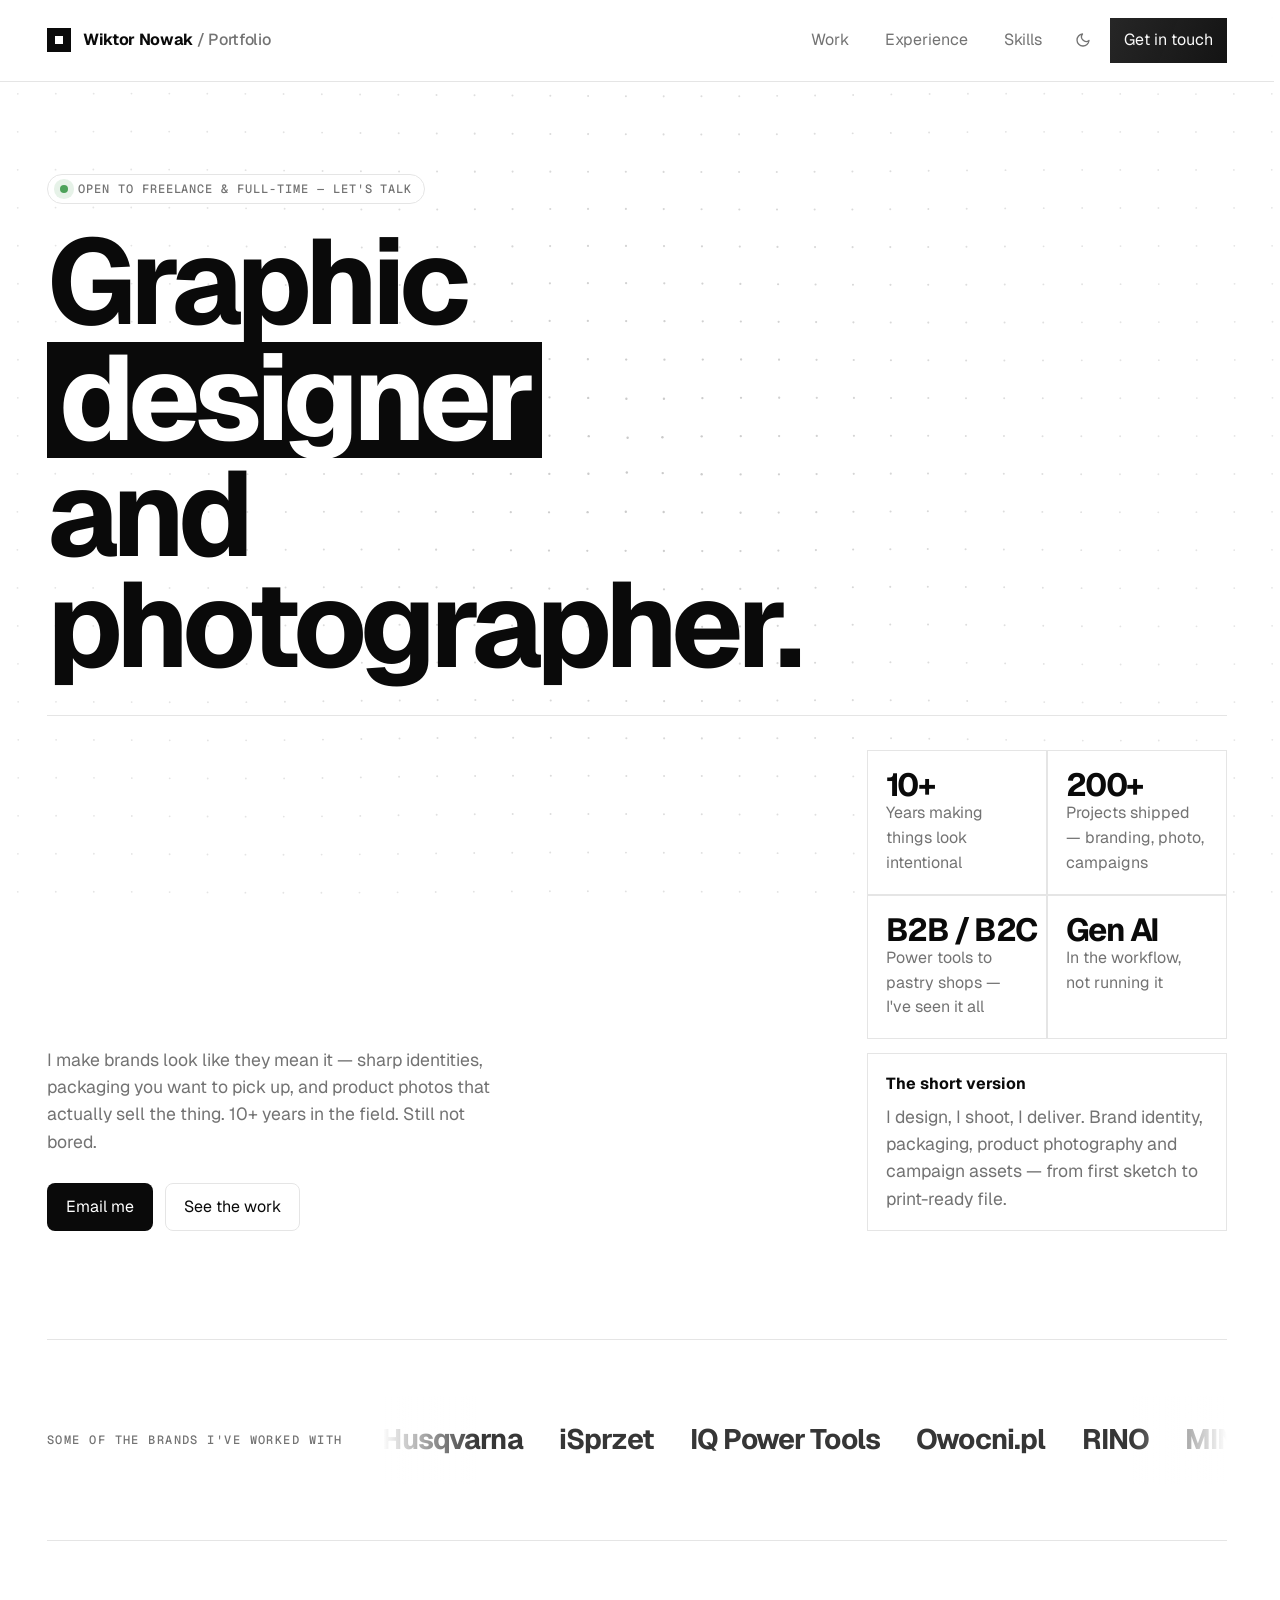
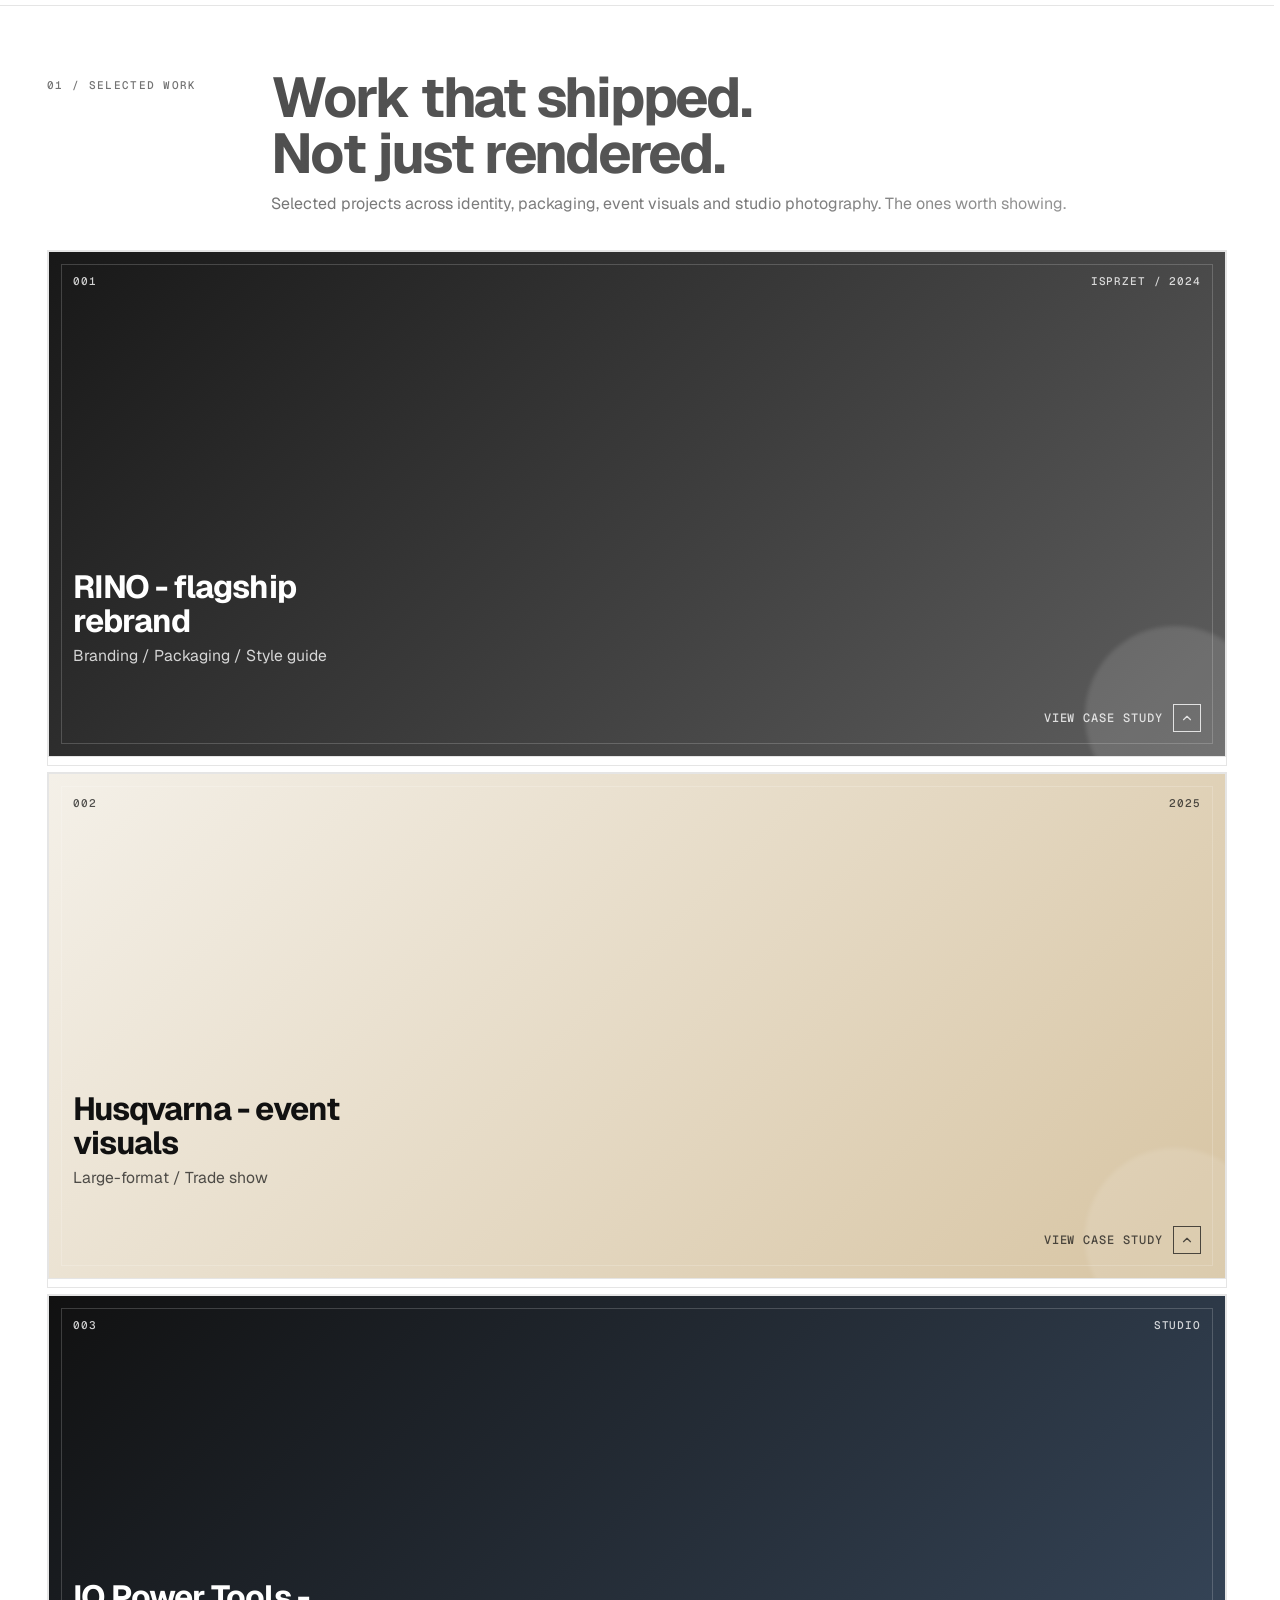
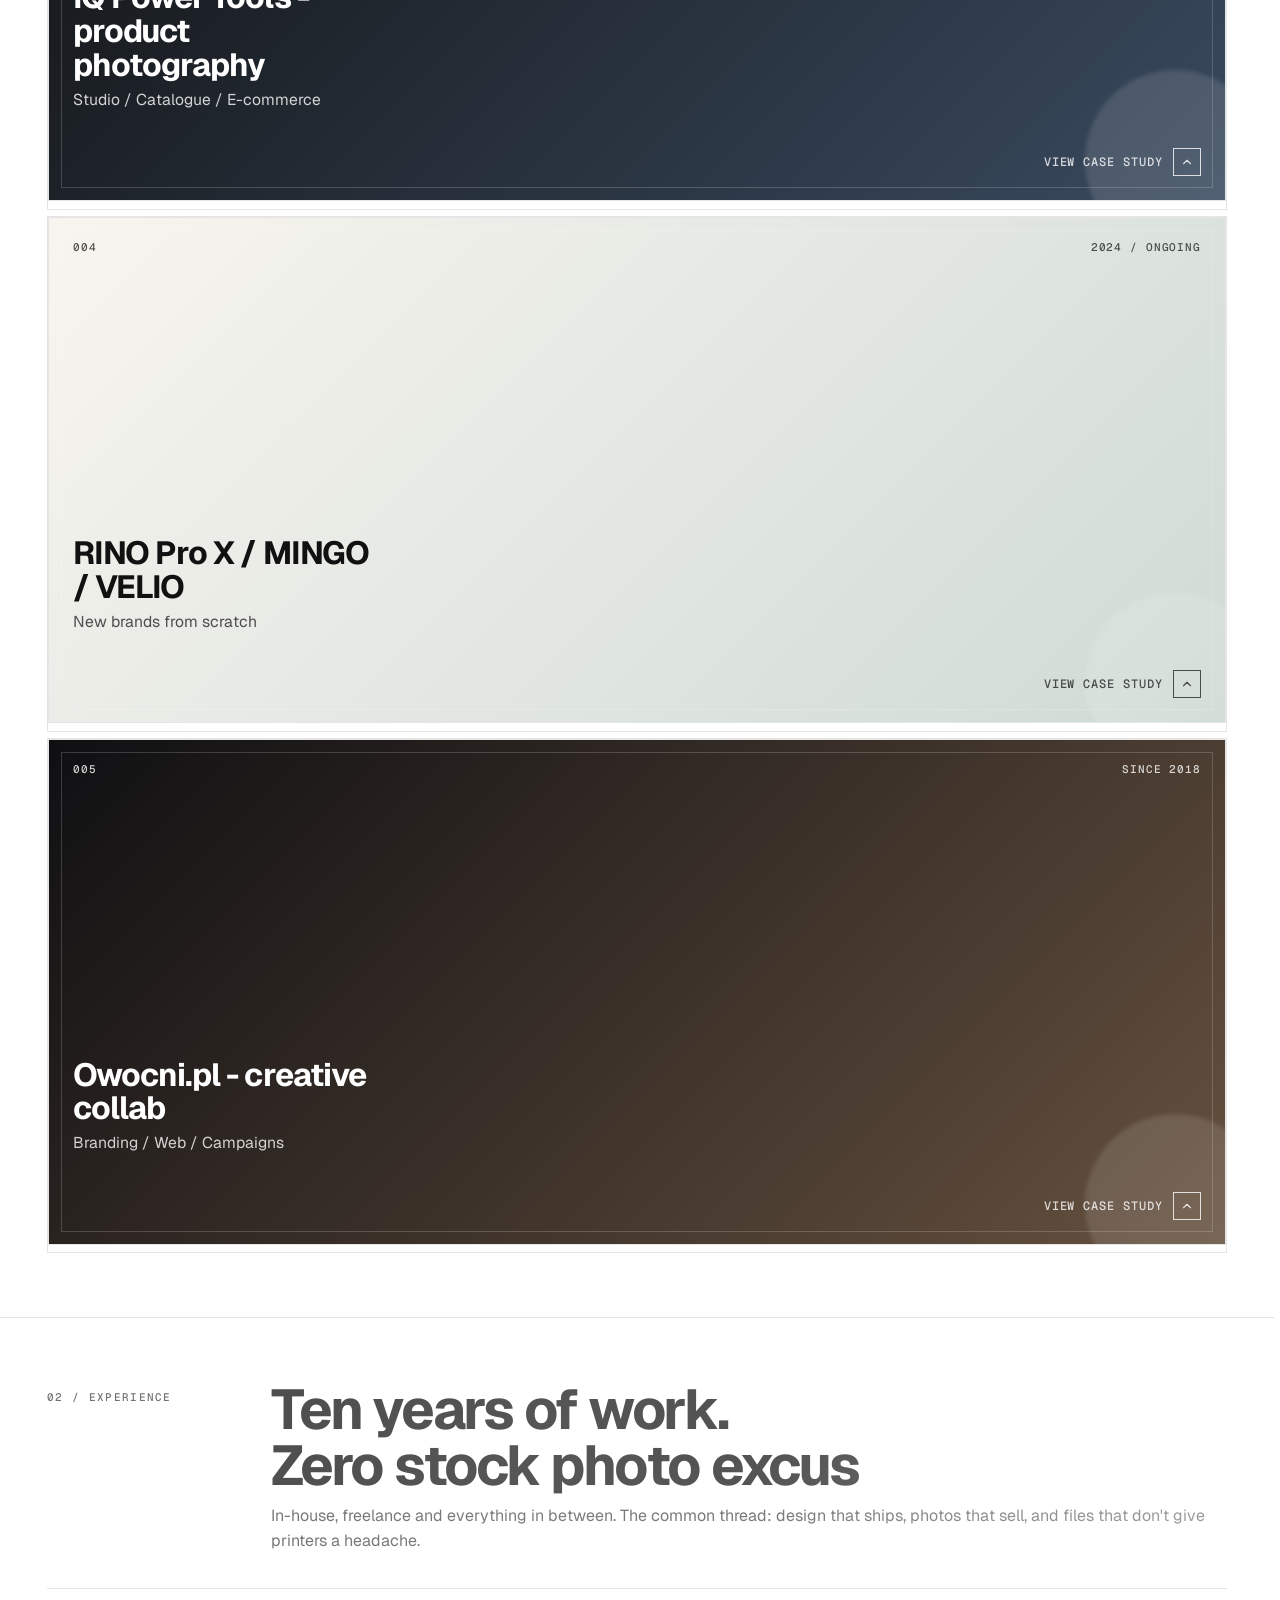
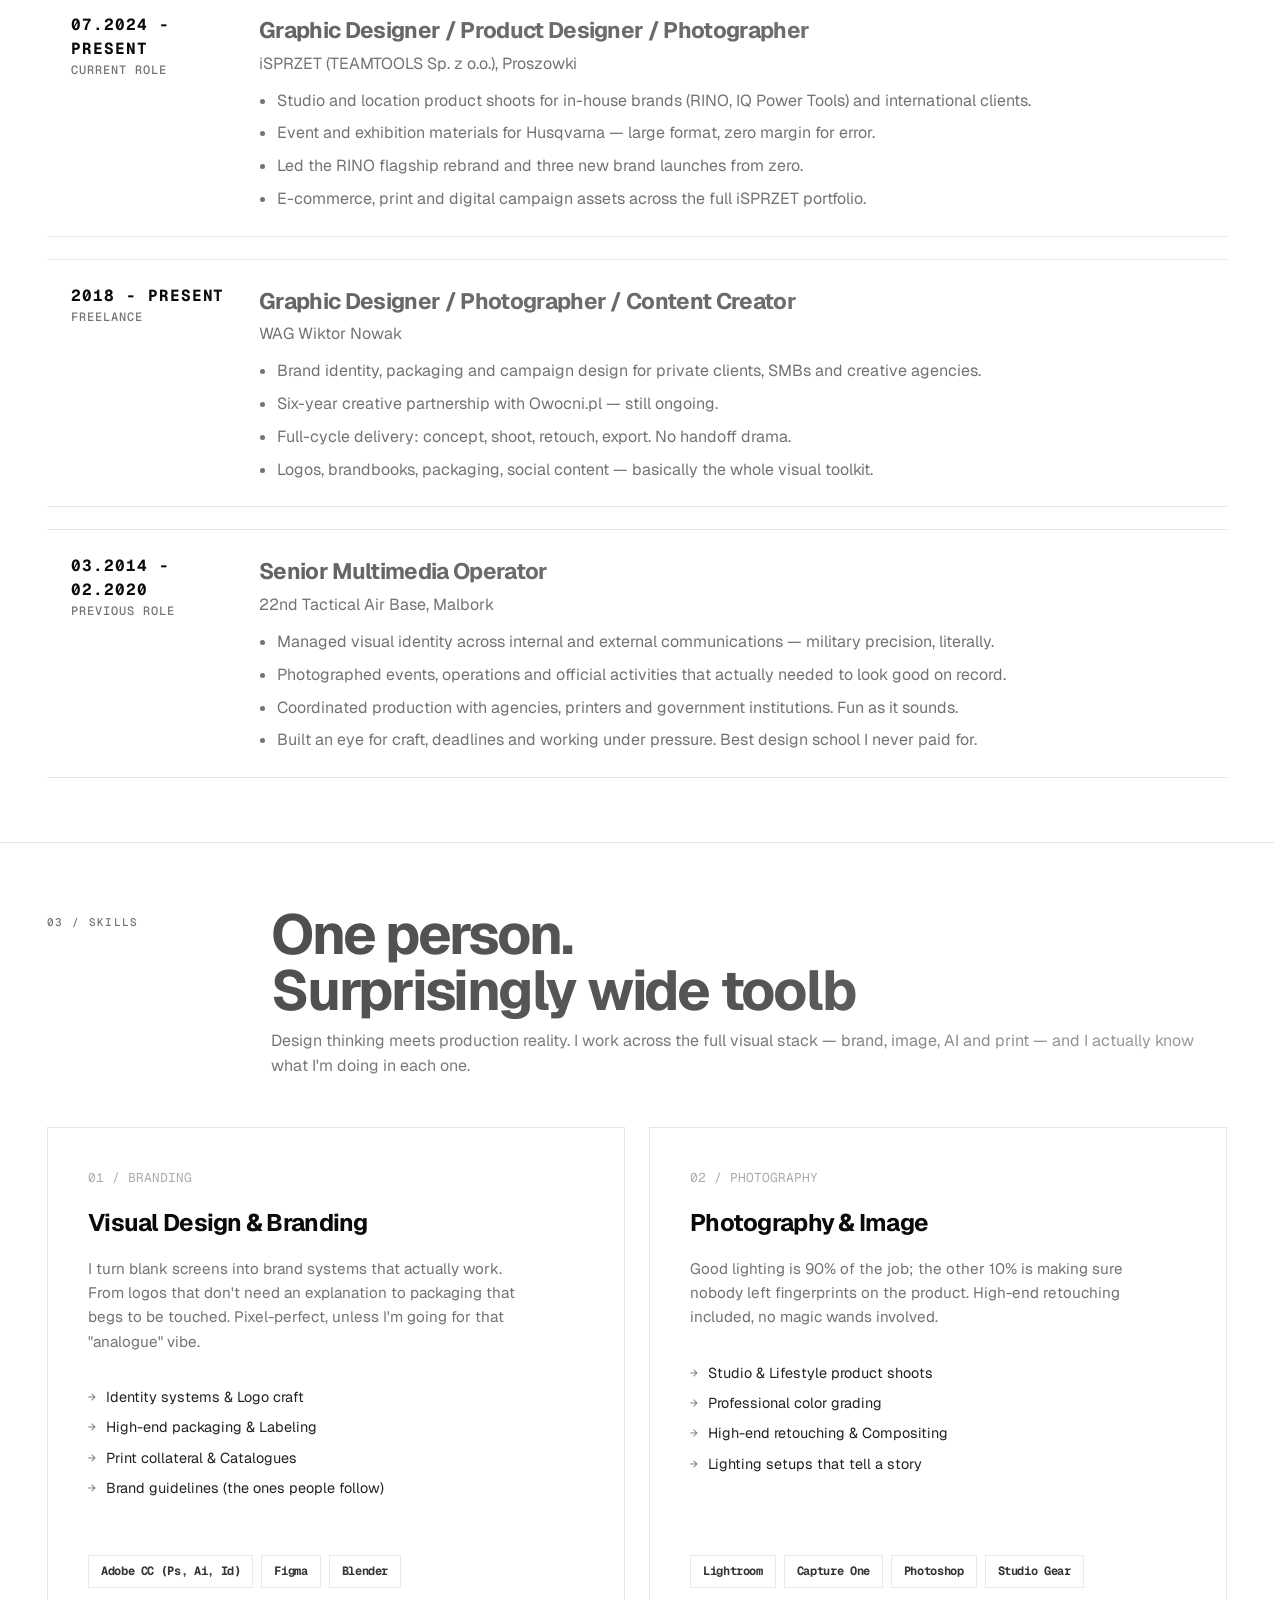
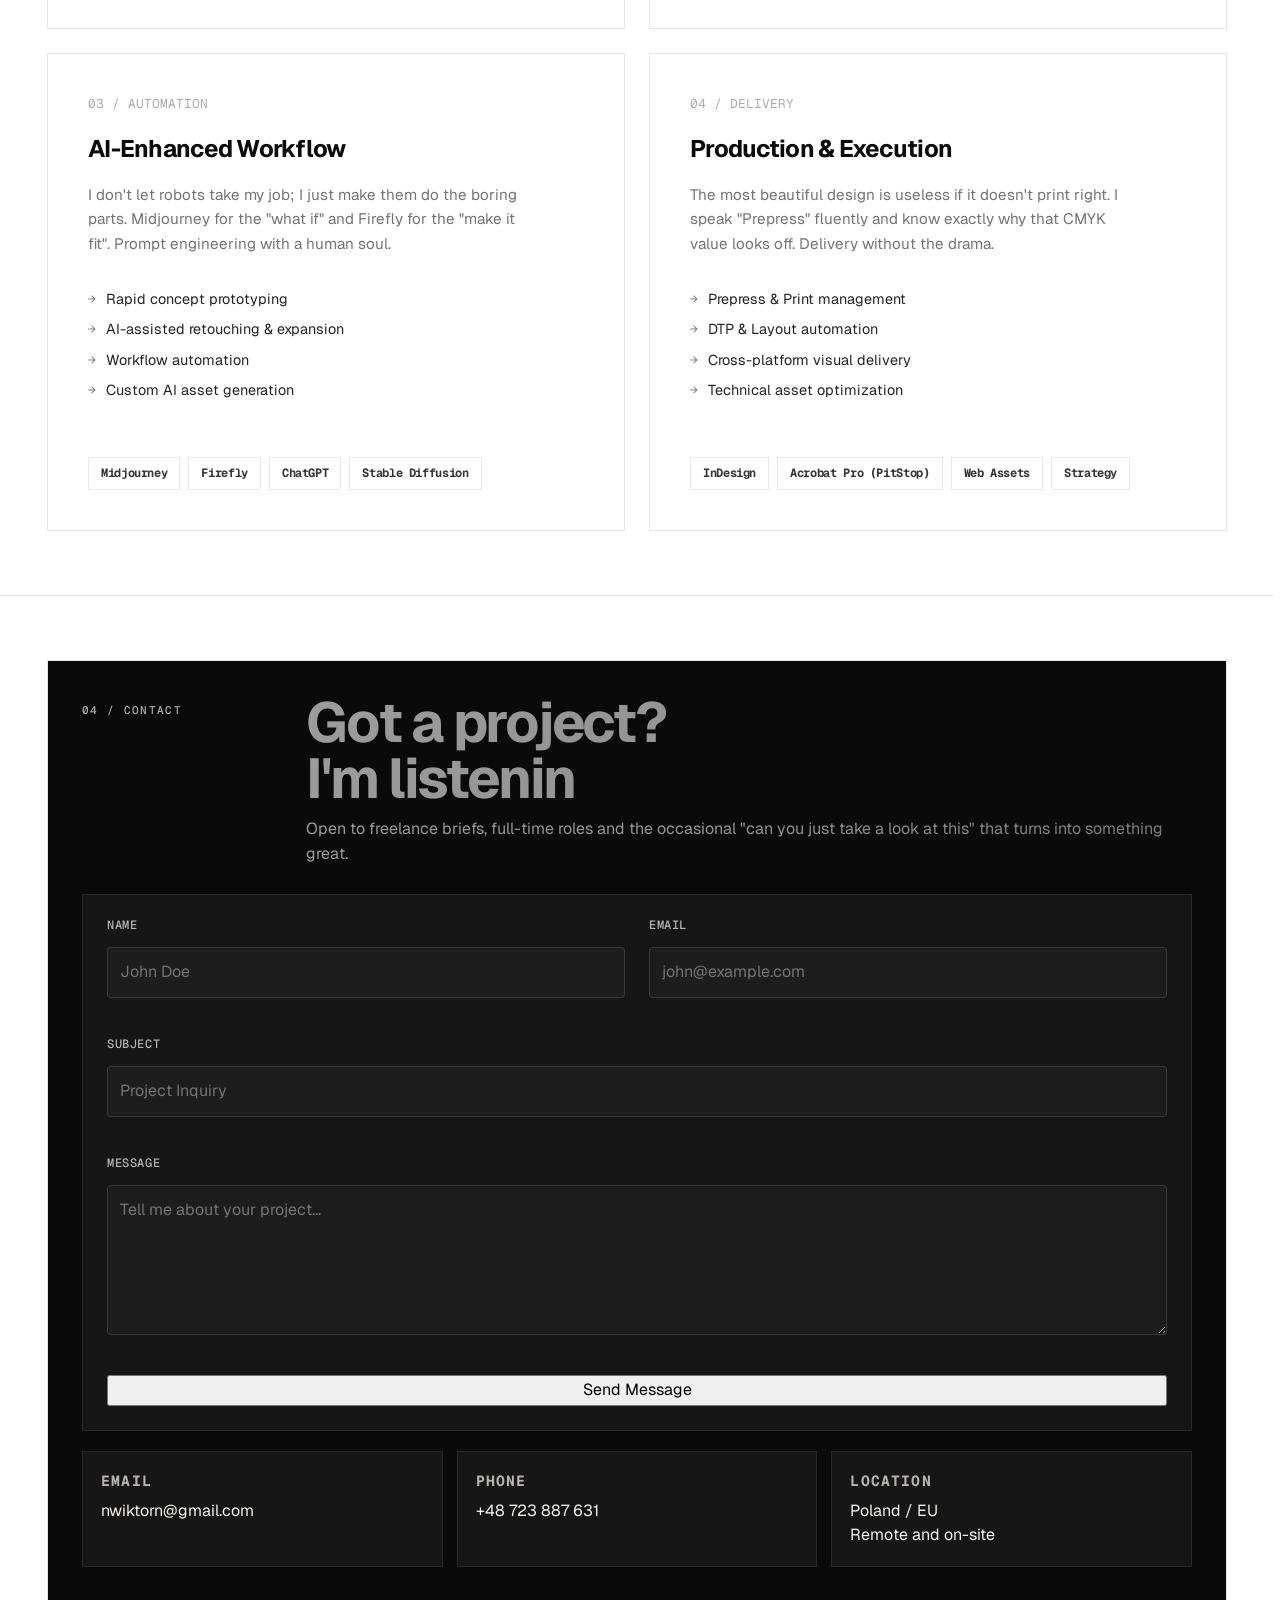
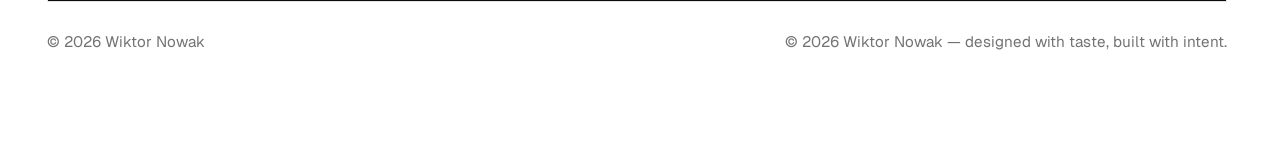
==== commit 91fa1db5: "Removed redundant Core tools section" ====
--- a/index.html
+++ b/index.html
@@ -684,27 +684,7 @@
         </div>
       </div>
 
-      <section class="tool-cloud reveal" aria-labelledby="tools-heading">
-        <h3 id="tools-heading">Core tools</h3>
-        <div class="tools-list">
-          <span>Photoshop</span>
-          <span>Illustrator</span>
-          <span>InDesign</span>
-          <span>Lightroom</span>
-          <span>Camera Raw</span>
-          <span>Bridge</span>
-          <span>Acrobat</span>
-          <span>After Effects</span>
-          <span>Premiere Pro</span>
-          <span>Figma</span>
-          <span>Capture One</span>
-          <span>Luminar Neo</span>
-          <span>WordPress</span>
-          <span>HTML / CSS</span>
-          <span>Prepress</span>
-          <span>AI tools</span>
-        </div>
-      </section>
+
     </div>
   </section>
 
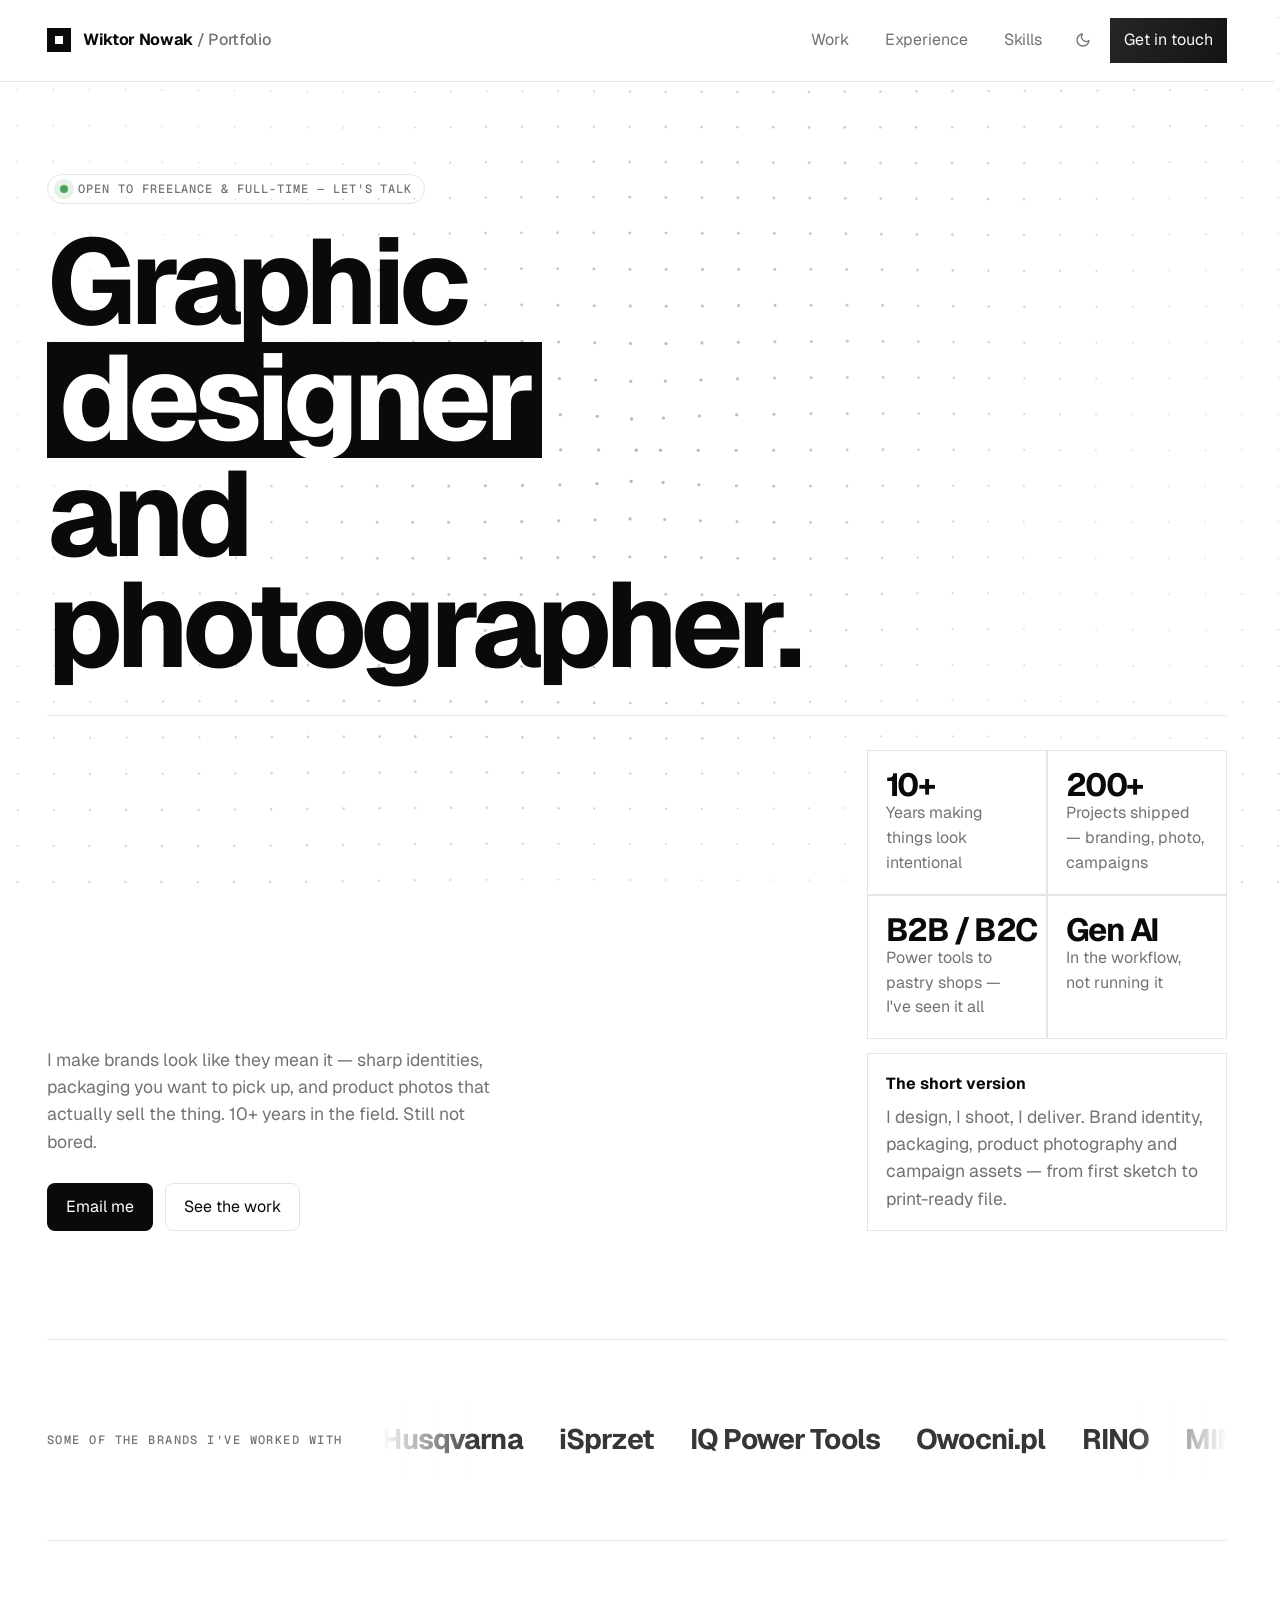
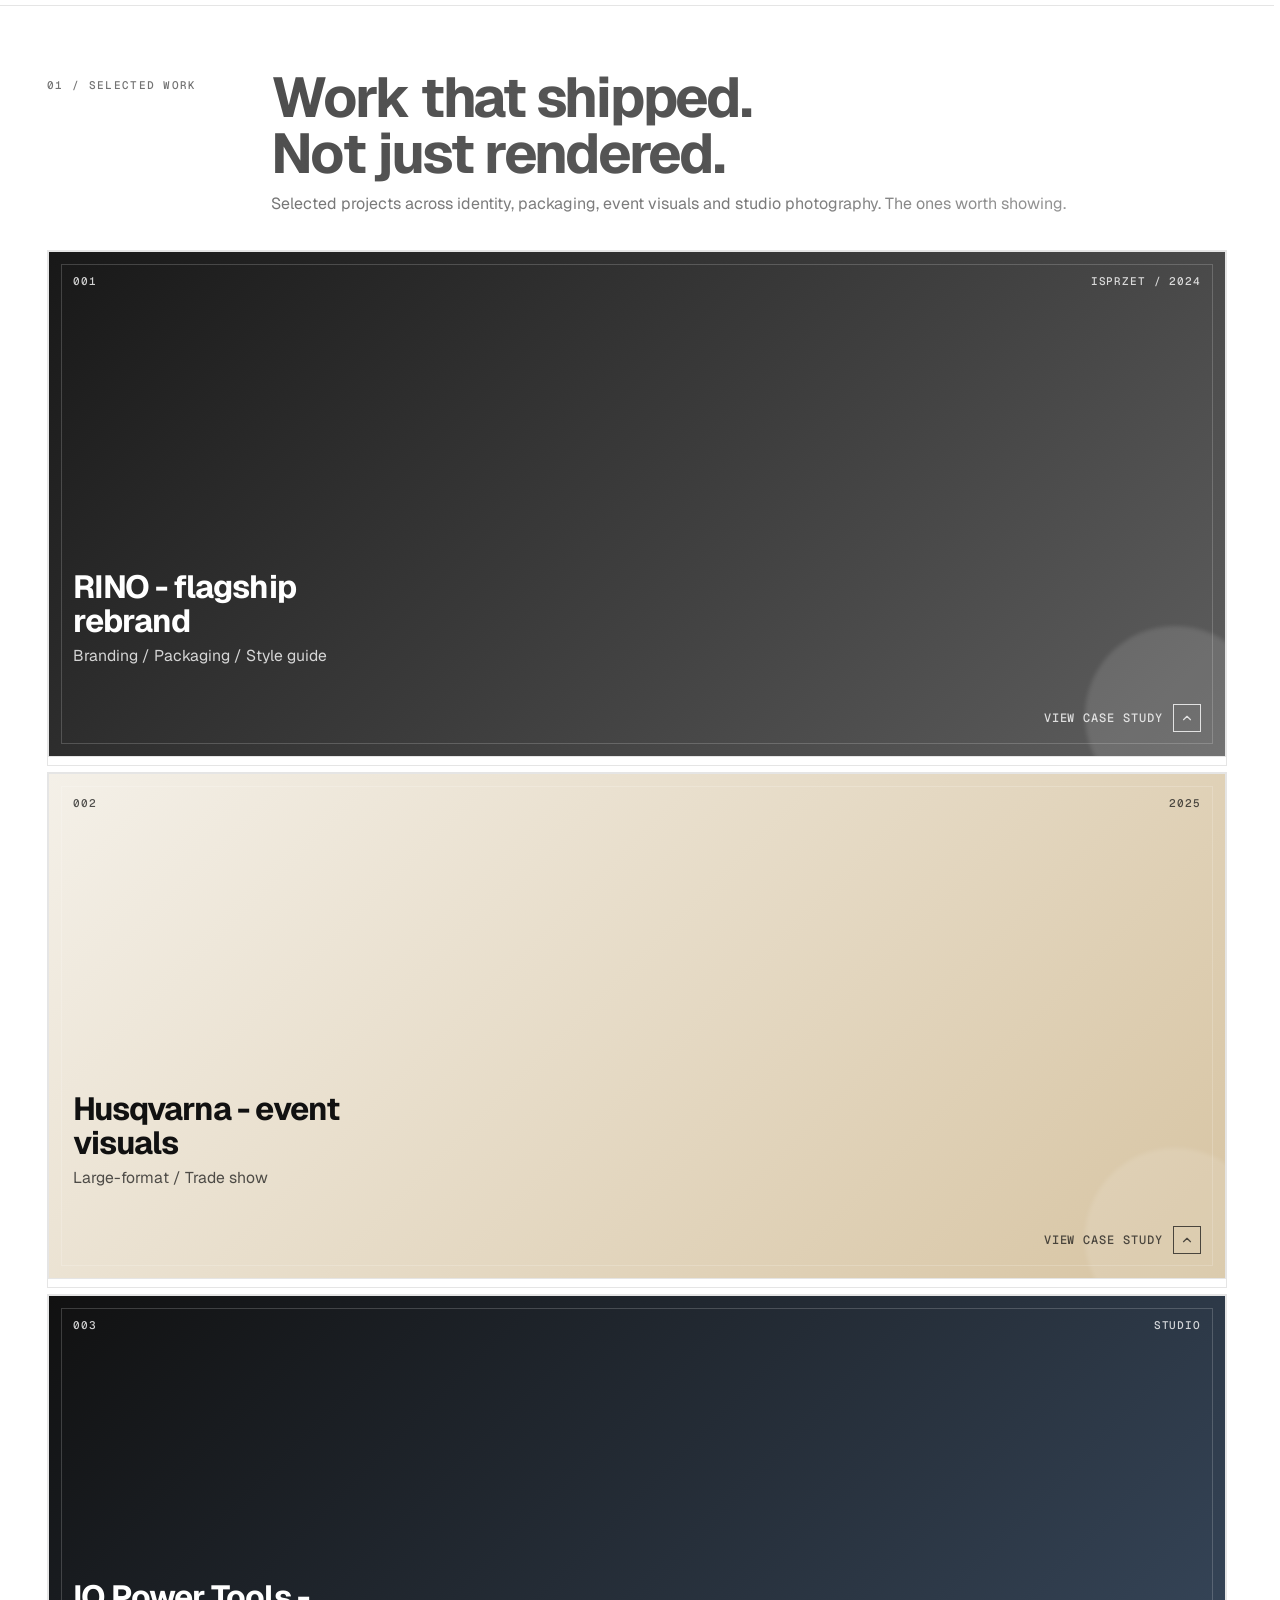
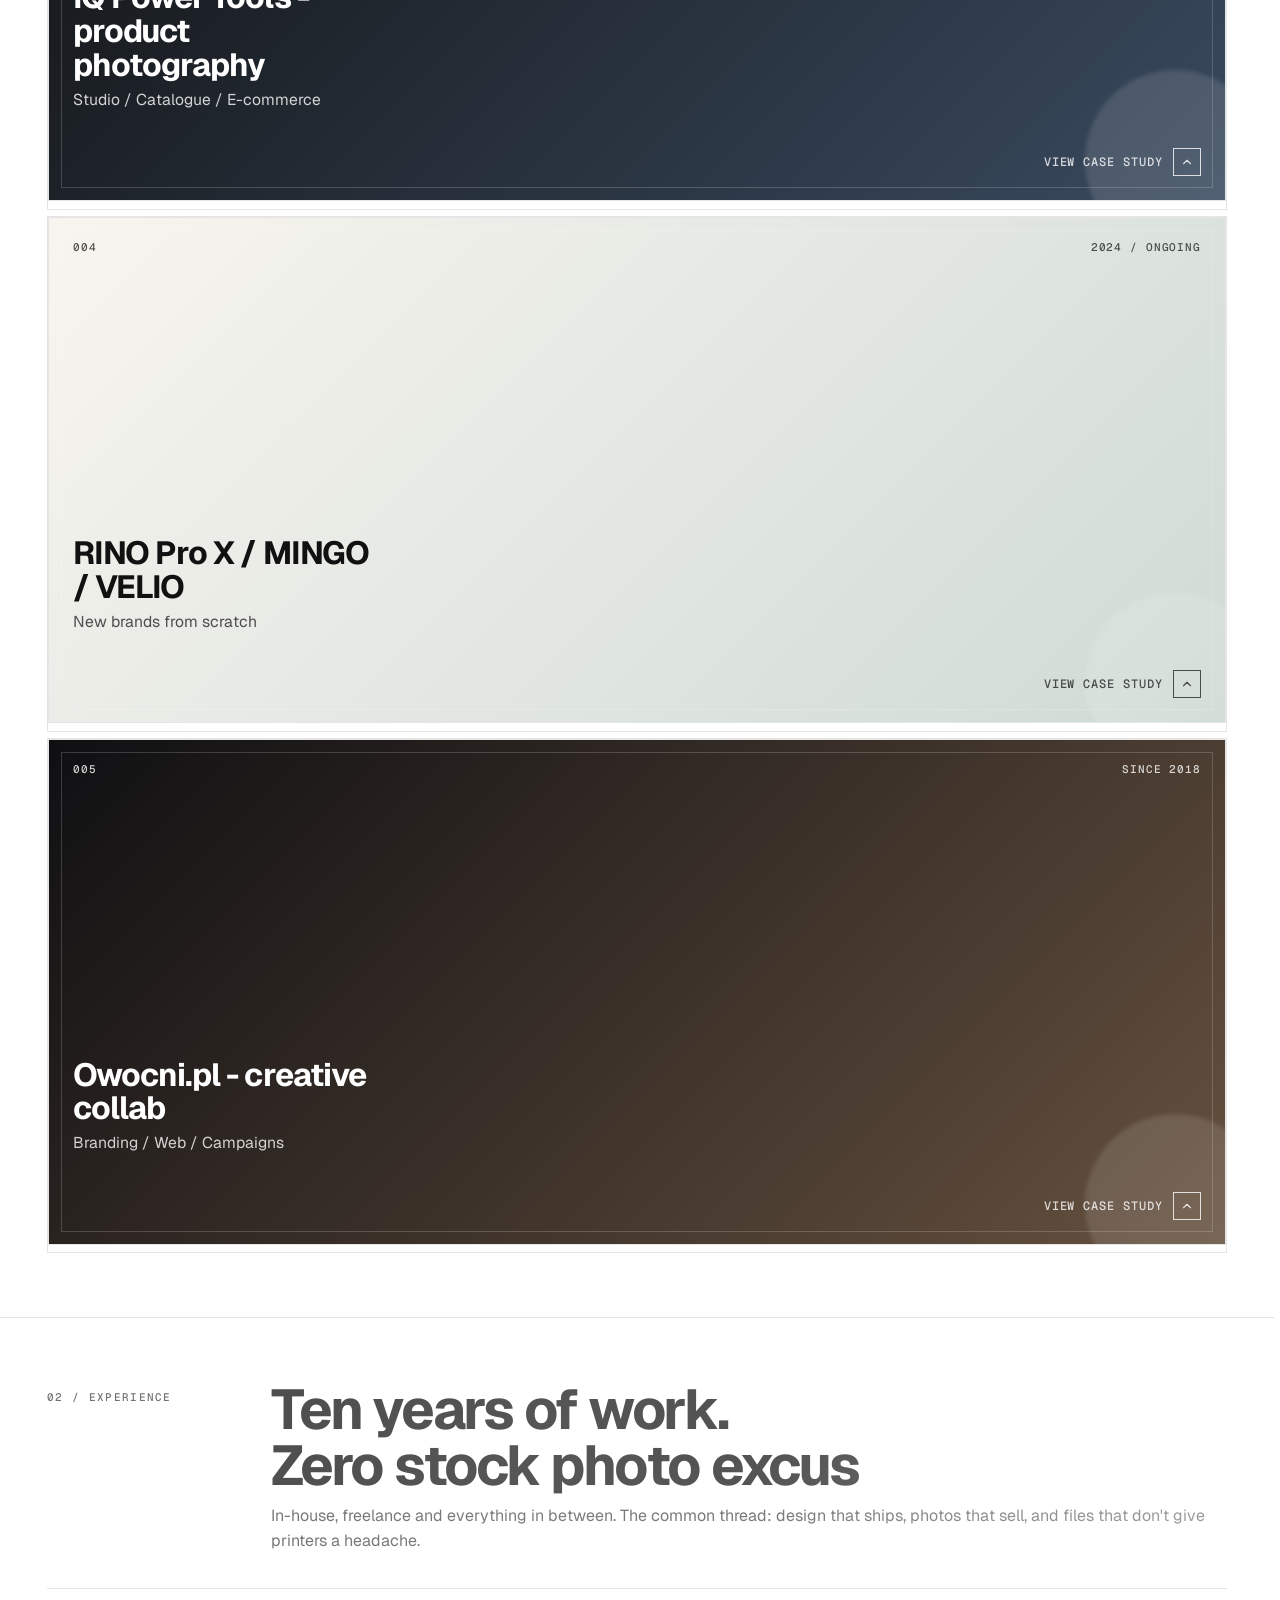
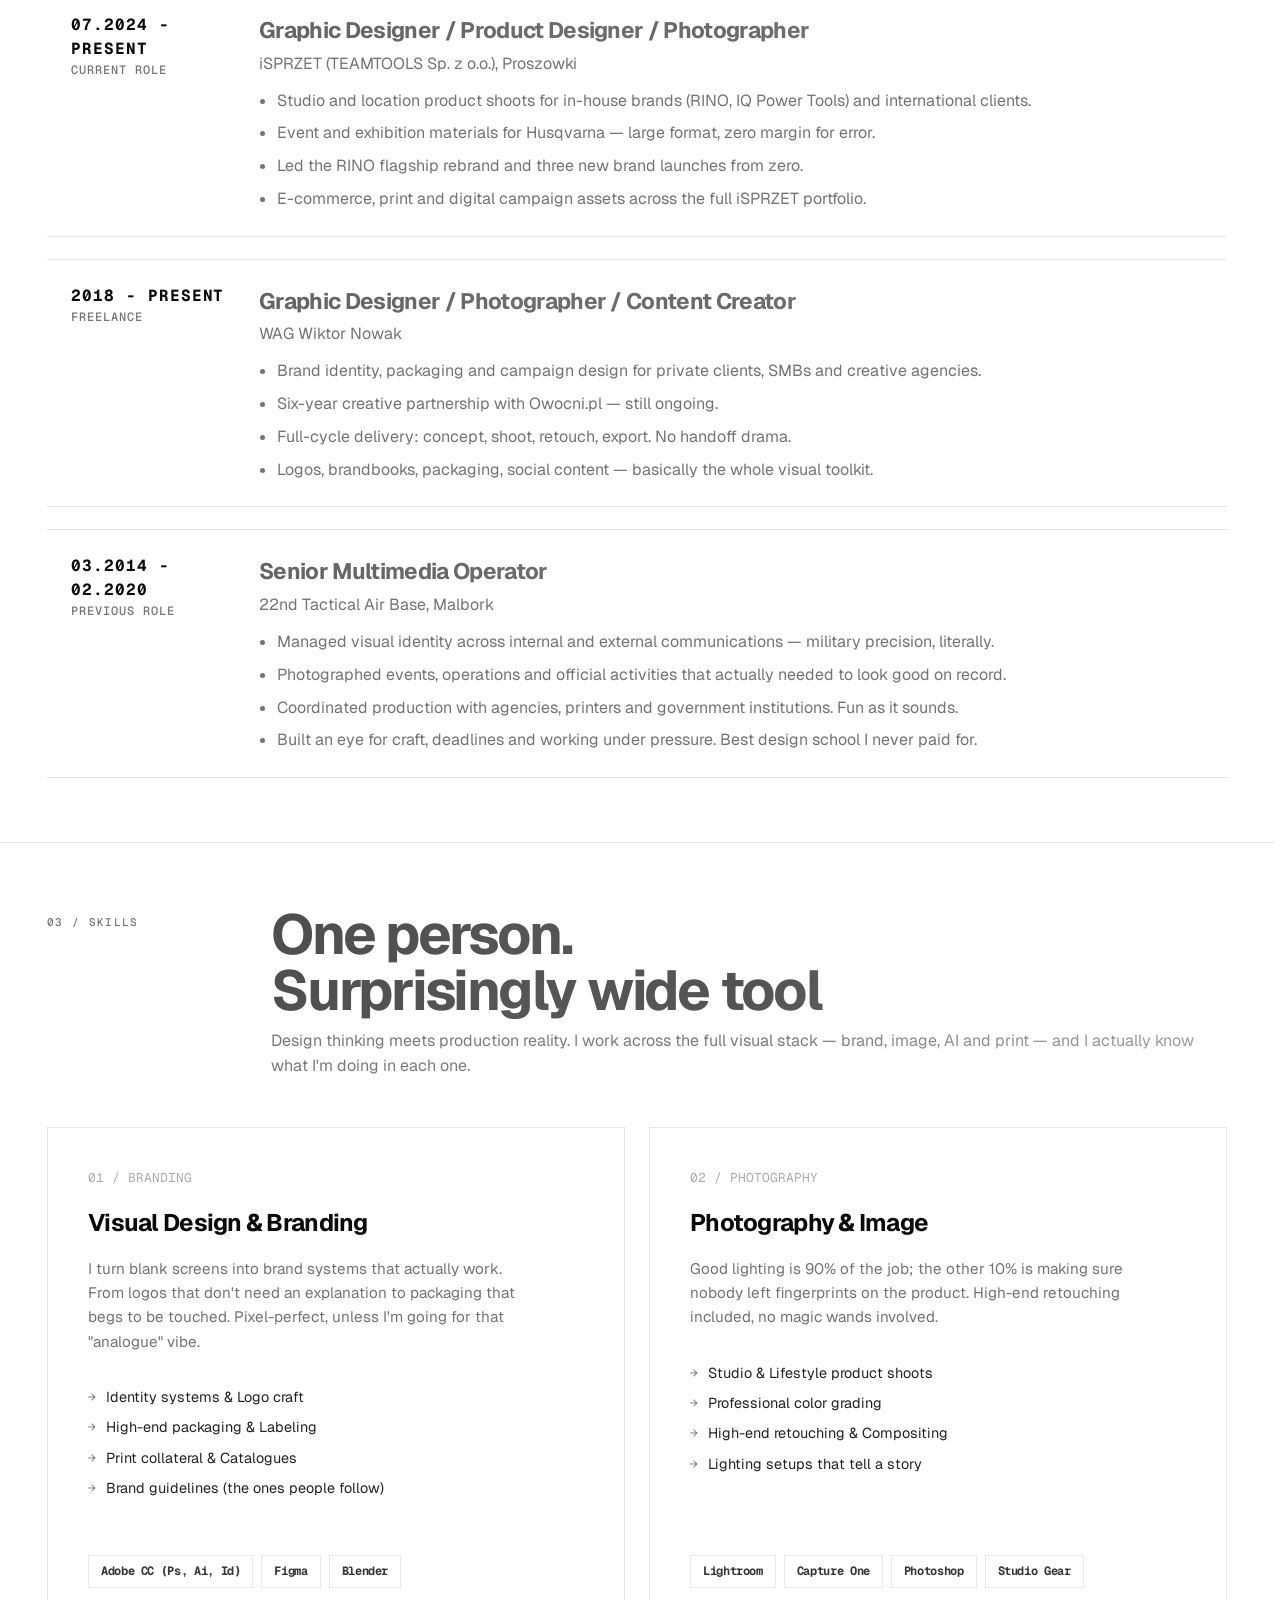
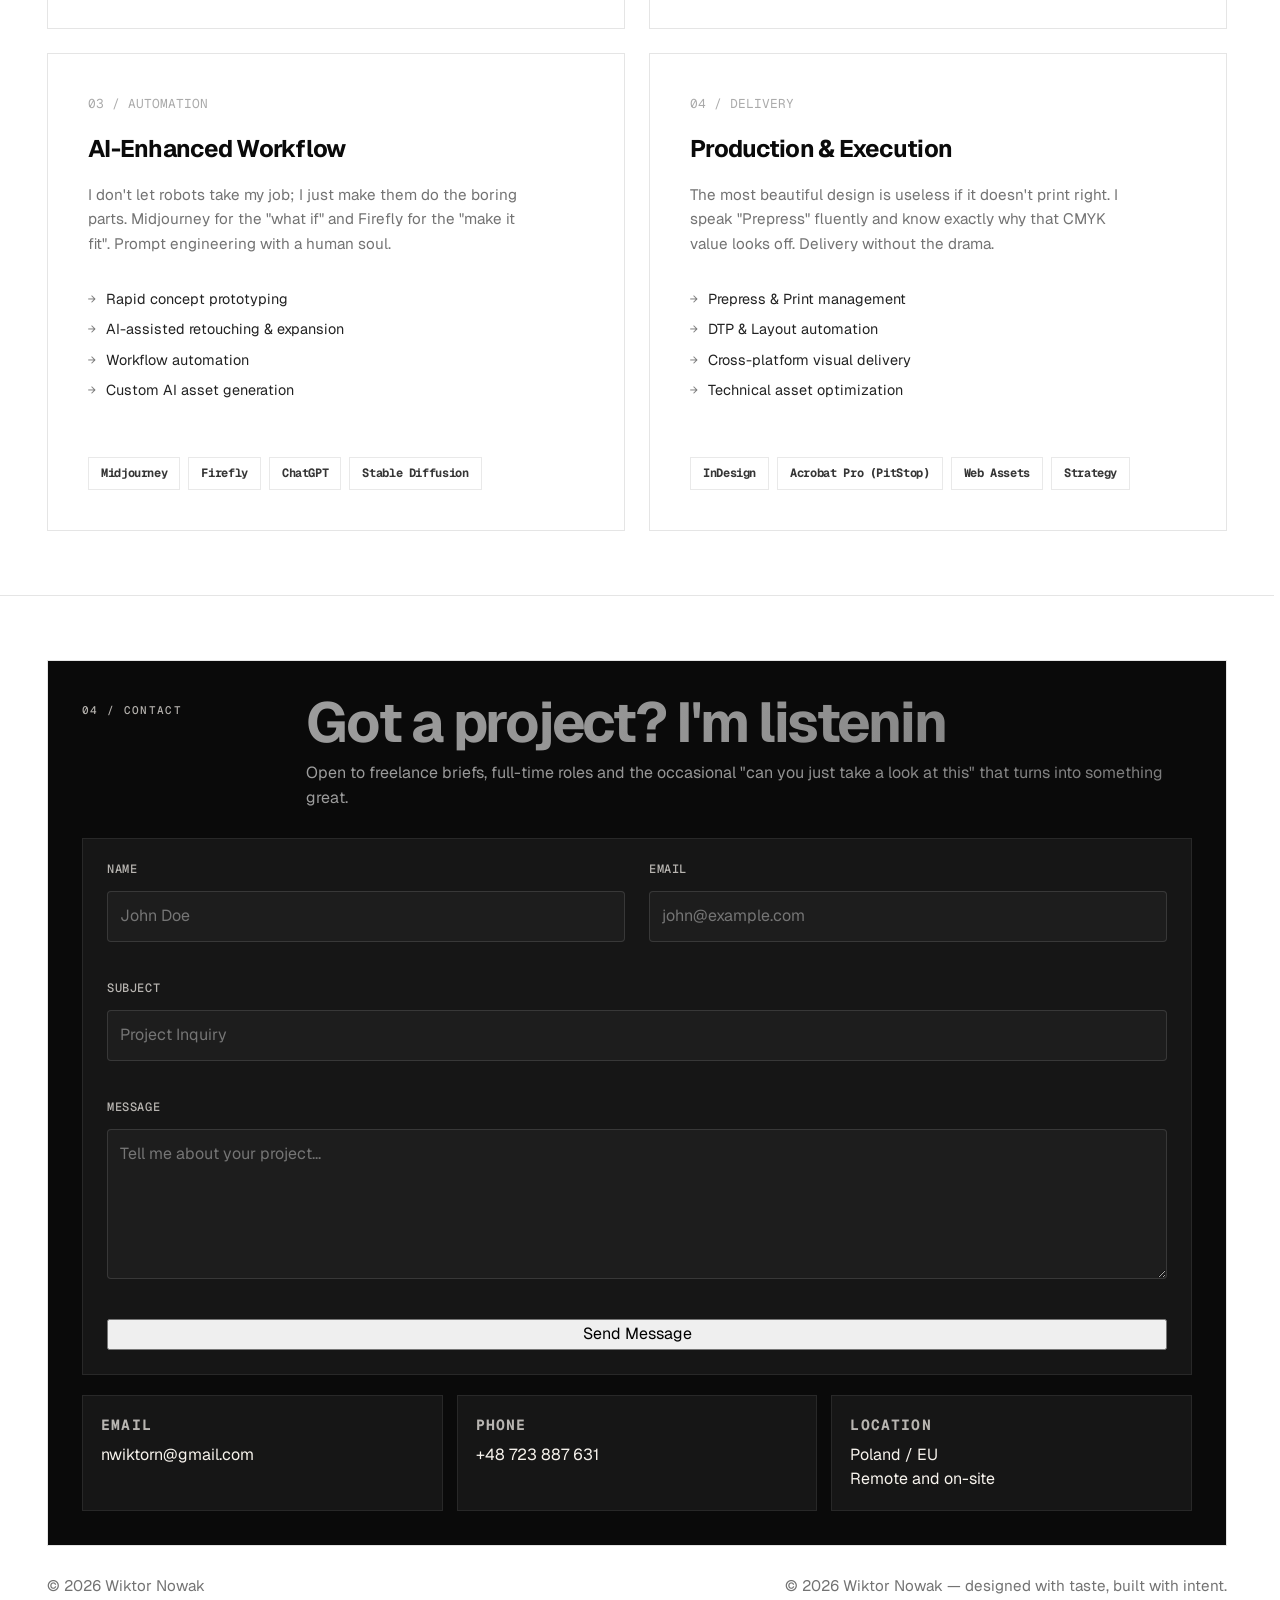
==== commit 3fae2d2d: "Updated hero button link and contact heading layout; softened dot background visibility" ====
--- a/index.html
+++ b/index.html
@@ -83,7 +83,7 @@
               10+ years in the field. Still not bored.
             </p>
             <div class="hero-actions">
-              <a class="button button-primary" href="mailto:nwiktorn@gmail.com" data-cursor="Write">Email me</a>
+              <a class="button button-primary" href="#contact" data-cursor="Scroll" data-cursor-offset="nav">Email me</a>
               <a class="button button-secondary" href="#work" data-cursor="Explore">See the work</a>
             </div>
           </div>
@@ -694,7 +694,7 @@
         <div class="section-intro">
           <div class="section-kicker">04 / Contact</div>
           <div>
-            <h2 class="typewriter-heading">Got a project?<br>I'm listening.</h2>
+            <h2 class="typewriter-heading">Got a project? I'm listening.</h2>
             <p class="gradient-copy">Open to freelance briefs, full-time roles and the occasional "can you just take a look at this" that turns into something great.</p>
           </div>
         </div>
--- a/style.css
+++ b/style.css
@@ -57,13 +57,14 @@
 
   html {
     scroll-behavior: smooth;
+    background: var(--bg);
   }
 
   body {
     margin: 0;
     font-family: var(--sans);
     color: var(--text);
-    background: var(--bg);
+    background: transparent;
     line-height: 1.55;
     transition: background-color 0.25s ease, color 0.25s ease;
     -webkit-font-smoothing: antialiased;
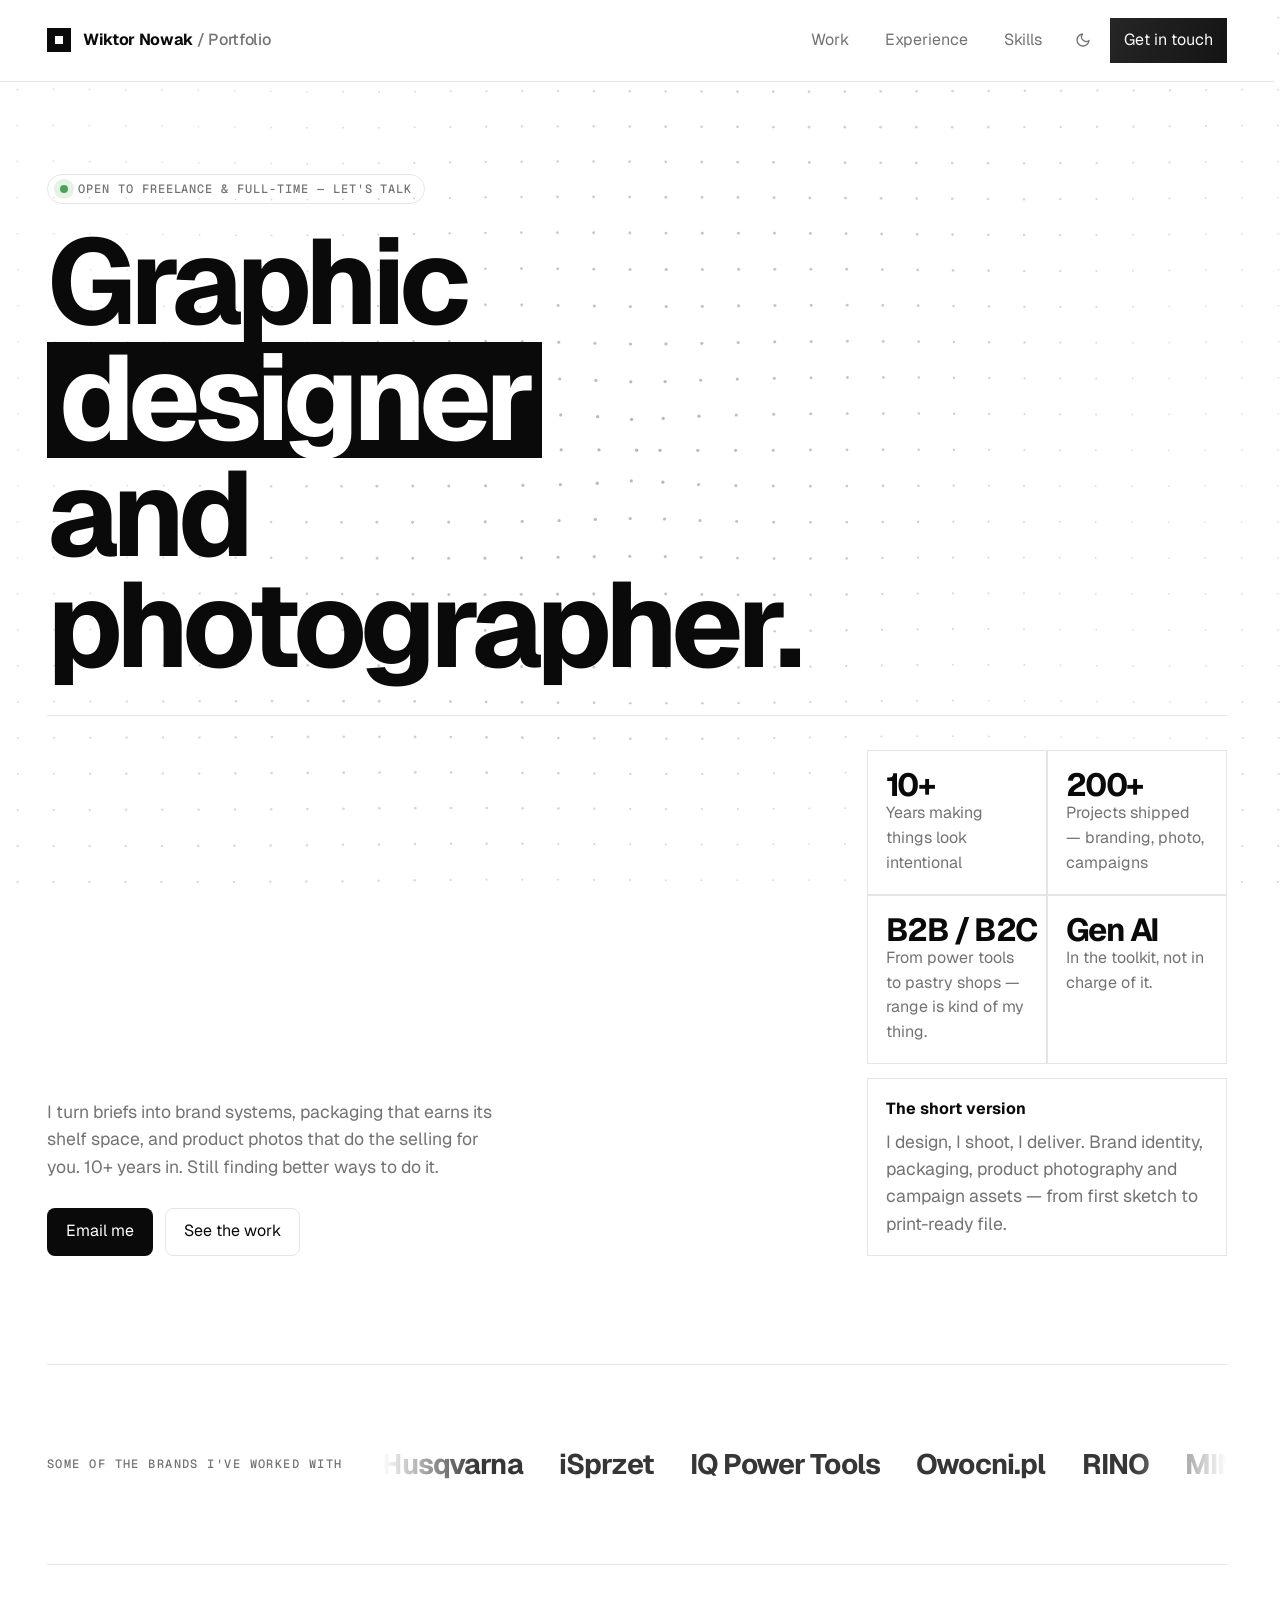
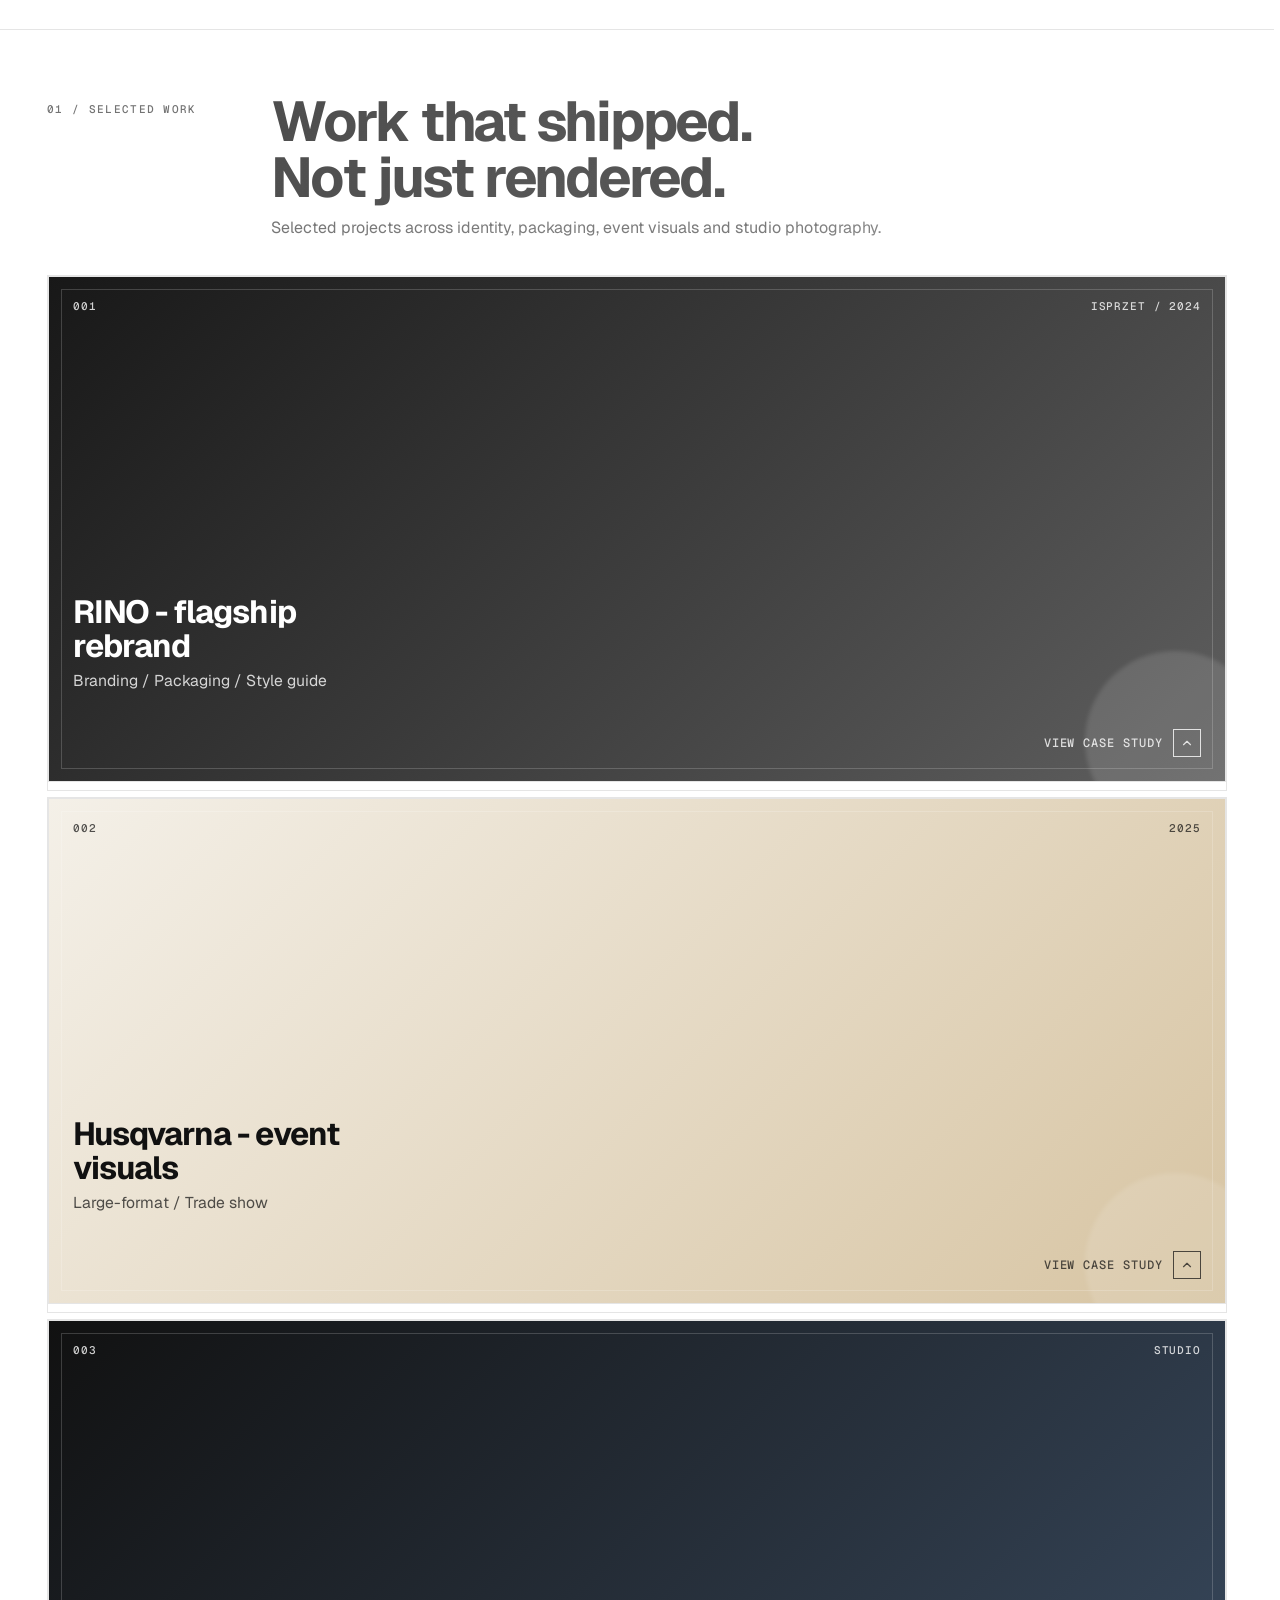
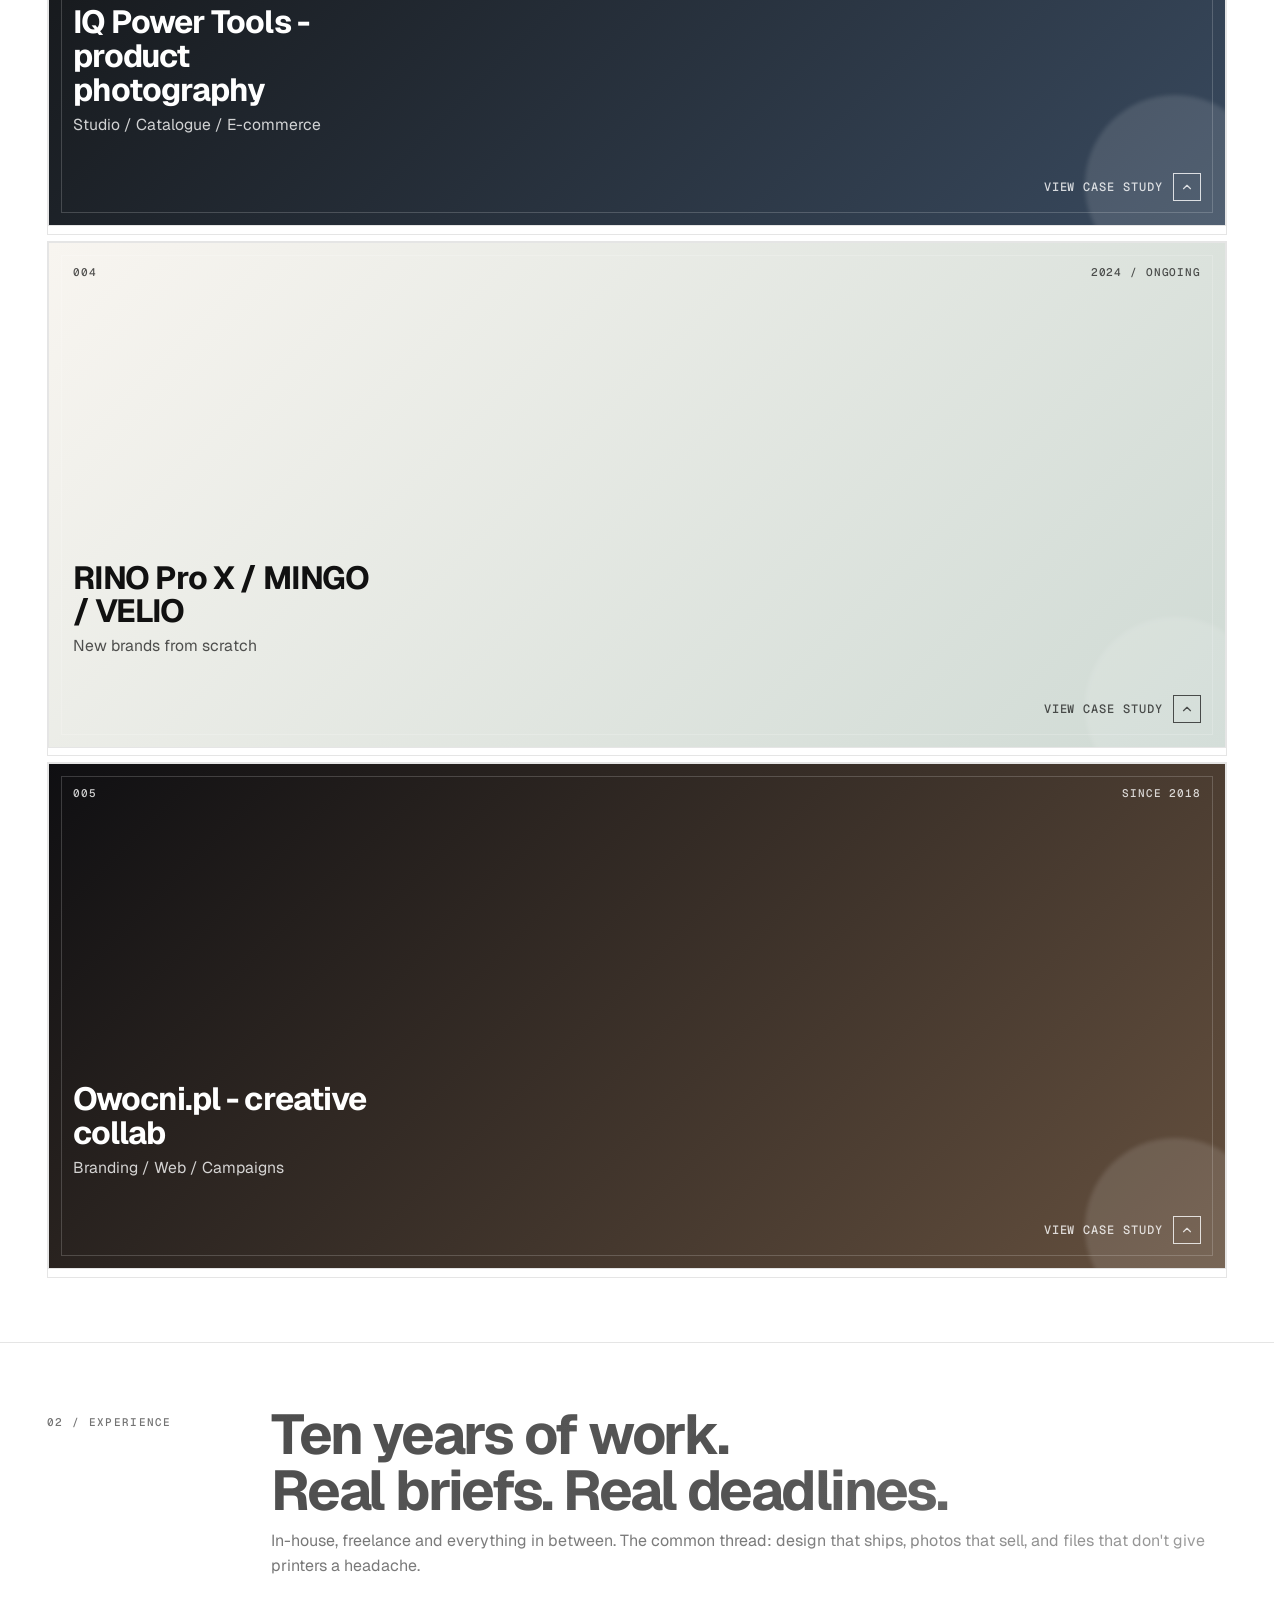
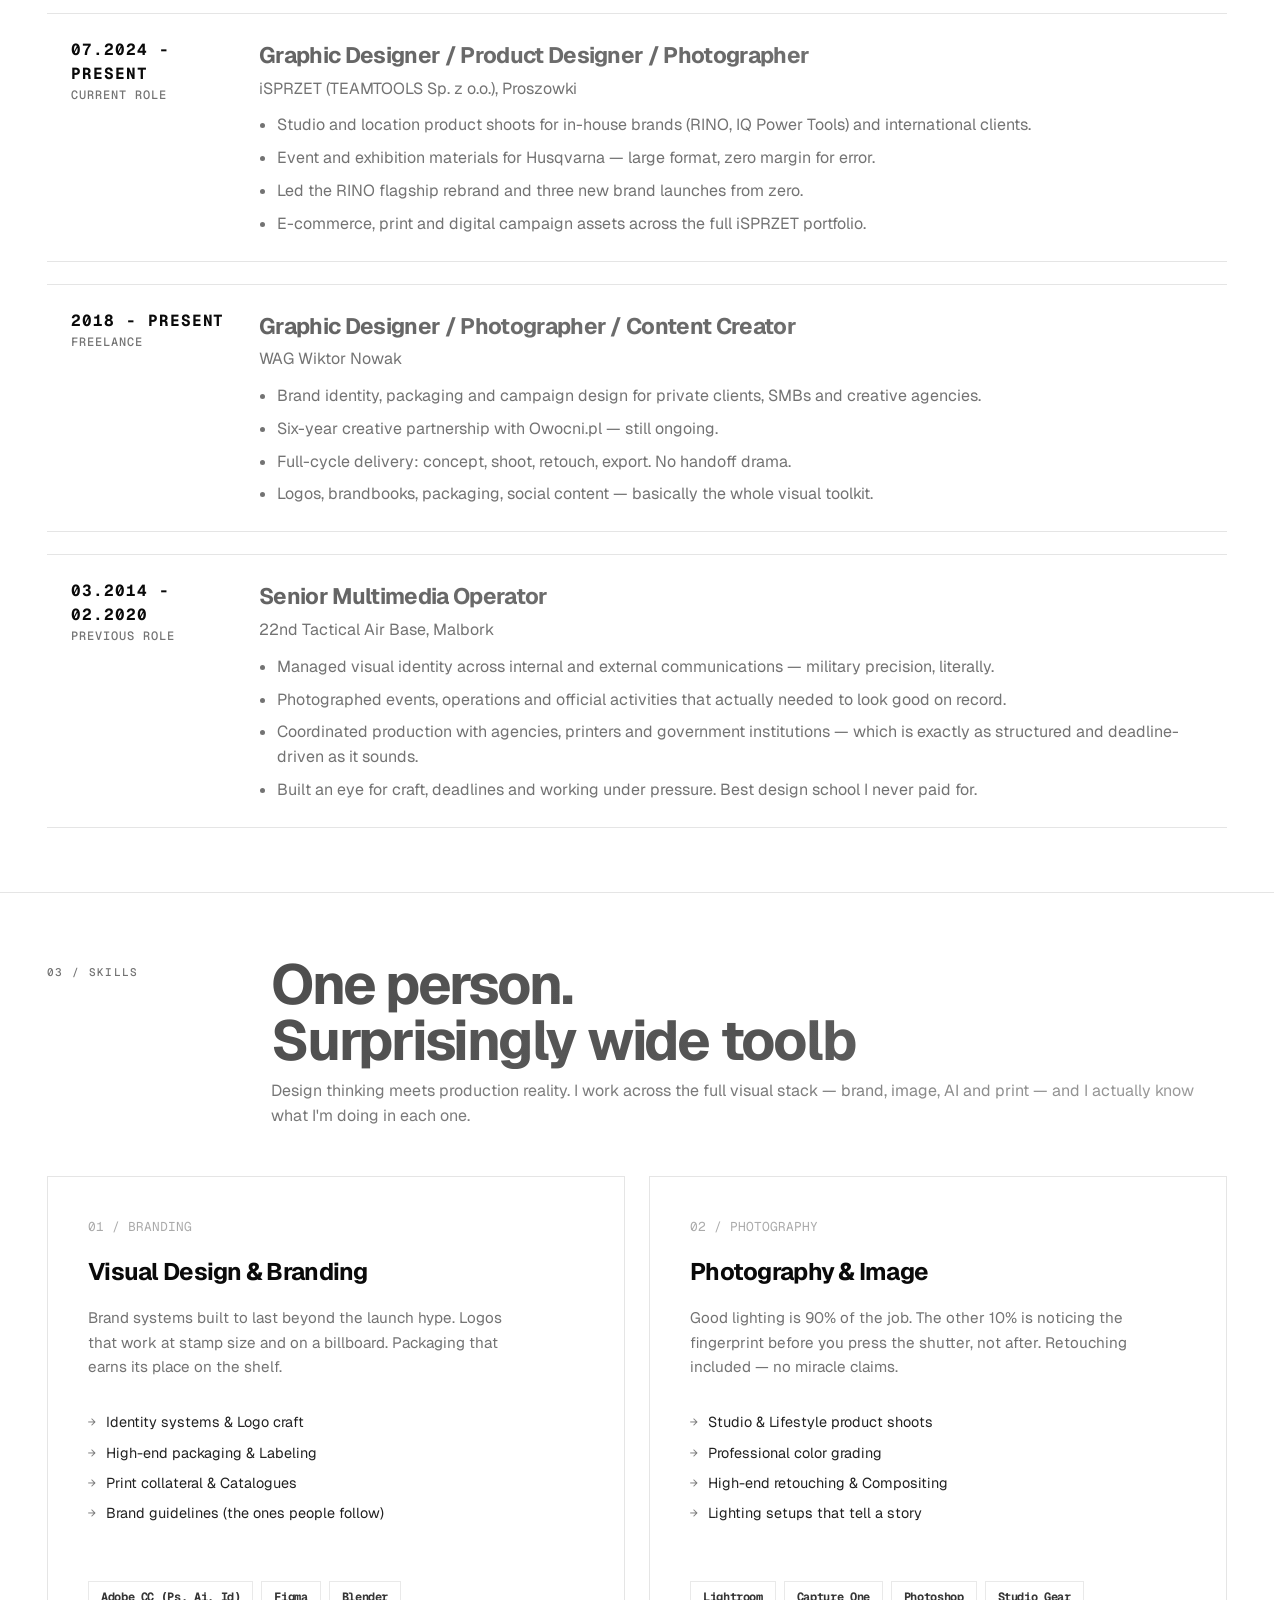
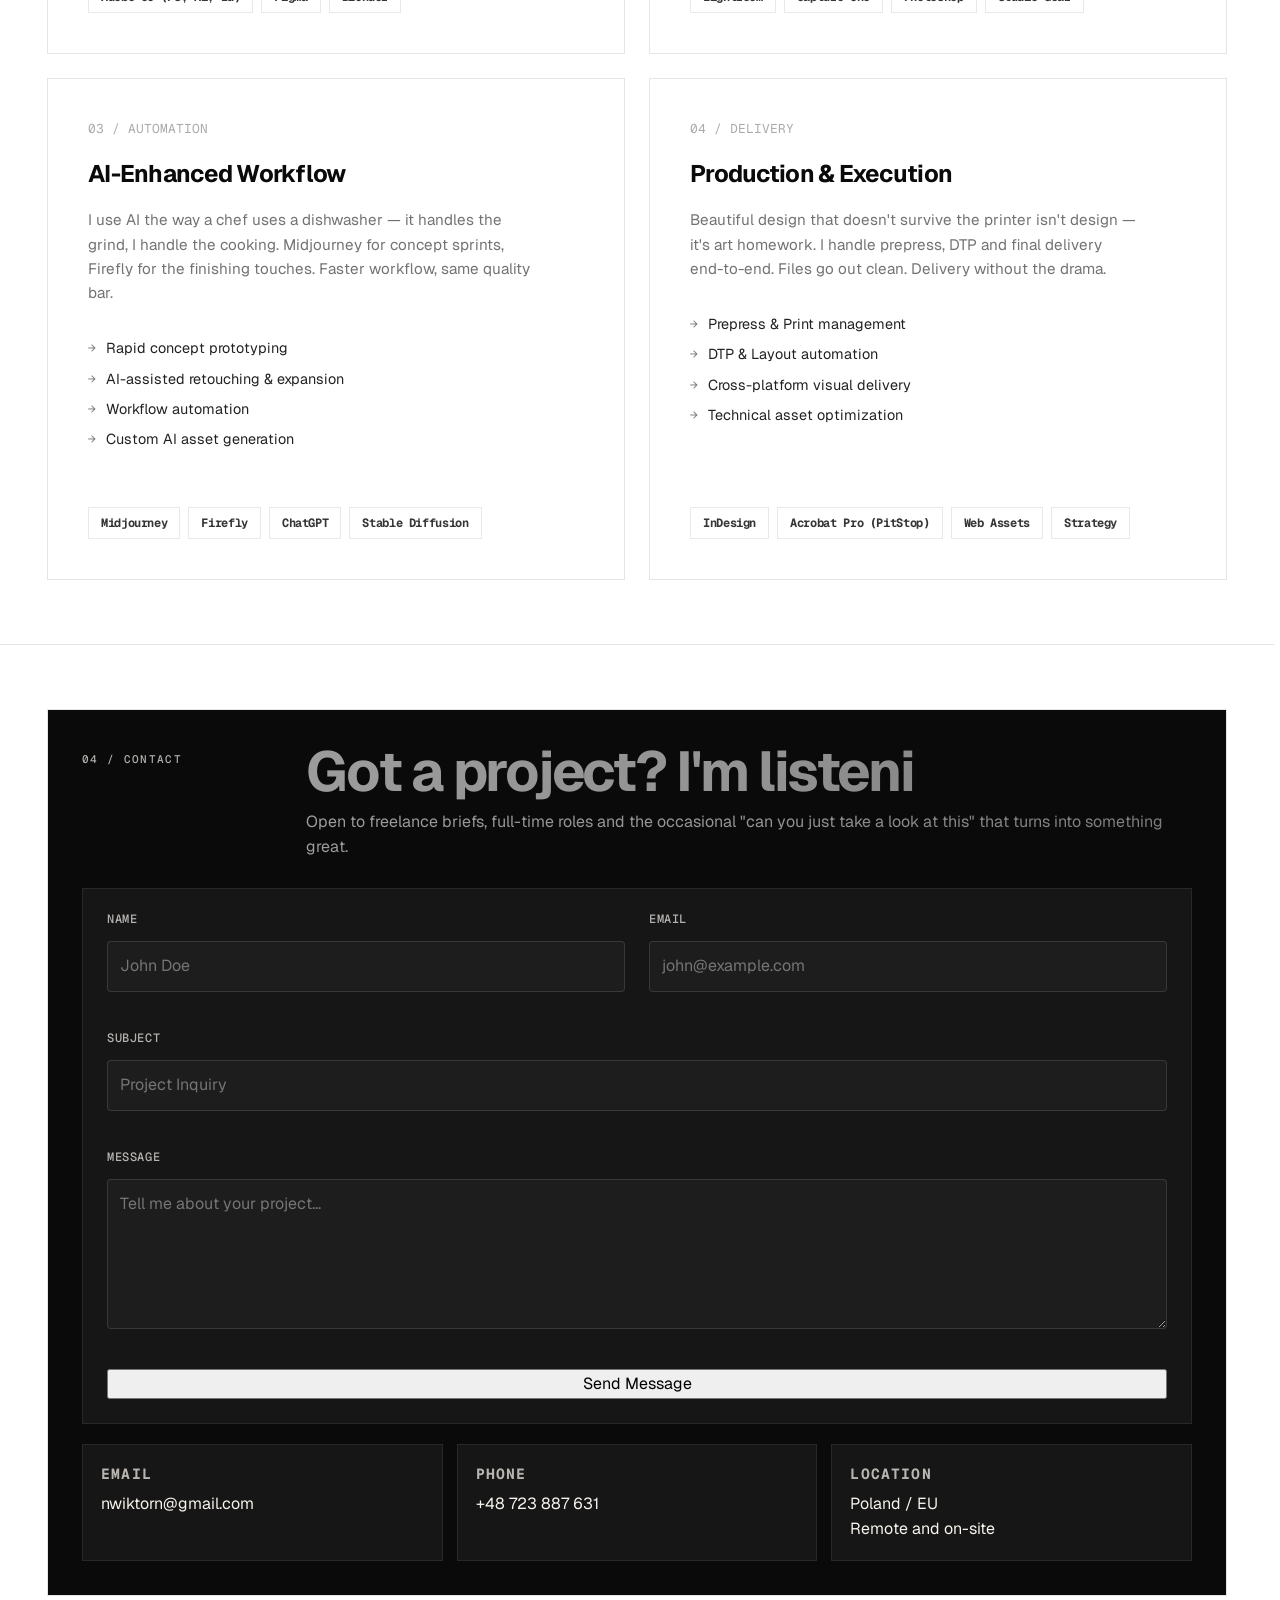
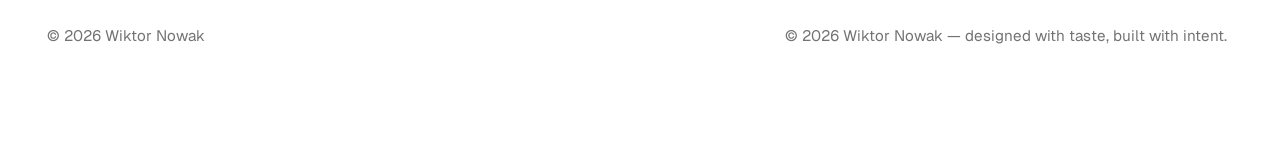
==== commit 53fd5a09: "Applied marketing copy improvements and updated .gitignore" ====
--- a/index.html
+++ b/index.html
@@ -79,8 +79,8 @@
         <div class="hero-sub">
           <div>
             <p>
-              I make brands look like they mean it — sharp identities, packaging you want to pick up, and product photos that actually sell the thing.
-              10+ years in the field. Still not bored.
+              I turn briefs into brand systems, packaging that earns its shelf space, and product photos that do the selling for you.
+              10+ years in. Still finding better ways to do it.
             </p>
             <div class="hero-actions">
               <a class="button button-primary" href="#contact" data-cursor="Scroll" data-cursor-offset="nav">Email me</a>
@@ -100,11 +100,11 @@
               </div>
               <div class="stat">
                 <strong>B2B / B2C</strong>
-                <span>Power tools to pastry shops — I've seen it all</span>
+                <span>From power tools to pastry shops — range is kind of my thing.</span>
               </div>
               <div class="stat">
                 <strong>Gen AI</strong>
-                <span>In the workflow, not running it</span>
+                <span>In the toolkit, not in charge of it.</span>
               </div>
             </div>
             <div class="hero-note">
@@ -149,7 +149,7 @@
         <div class="section-kicker">01 / Selected Work</div>
         <div>
           <h2 class="typewriter-heading">Work that shipped.<br><span class="muted">Not just rendered.</span></h2>
-          <p class="gradient-copy">Selected projects across identity, packaging, event visuals and studio photography. The ones worth showing.</p>
+          <p class="gradient-copy">Selected projects across identity, packaging, event visuals and studio photography.</p>
         </div>
       </div>
 
@@ -537,7 +537,7 @@
       <div class="section-intro reveal">
         <div class="section-kicker">02 / Experience</div>
         <div>
-          <h2 class="typewriter-heading">Ten years of work.<br>Zero stock photo excuses.</h2>
+          <h2 class="typewriter-heading">Ten years of work.<br><span class="muted">Real briefs. Real deadlines. Real files.</span></h2>
           <p class="gradient-copy">In-house, freelance and everything in between. The common thread: design that ships, photos that sell, and files that don't give printers a headache.</p>
         </div>
       </div>
@@ -588,7 +588,7 @@
             <ul>
               <li class="gradient-copy">Managed visual identity across internal and external communications — military precision, literally.</li>
               <li class="gradient-copy">Photographed events, operations and official activities that actually needed to look good on record.</li>
-              <li class="gradient-copy">Coordinated production with agencies, printers and government institutions. Fun as it sounds.</li>
+              <li class="gradient-copy">Coordinated production with agencies, printers and government institutions — which is exactly as structured and deadline-driven as it sounds.</li>
               <li class="gradient-copy">Built an eye for craft, deadlines and working under pressure. Best design school I never paid for.</li>
             </ul>
           </div>
@@ -612,7 +612,7 @@
         <div class="bento-item reveal" data-cursor="Design">
           <div class="bento-kicker">01 / BRANDING</div>
           <h3 class="bento-title">Visual Design & Branding</h3>
-          <p class="bento-copy">I turn blank screens into brand systems that actually work. From logos that don't need an explanation to packaging that begs to be touched. Pixel-perfect, unless I'm going for that "analogue" vibe.</p>
+          <p class="bento-copy">Brand systems built to last beyond the launch hype. Logos that work at stamp size and on a billboard. Packaging that earns its place on the shelf.</p>
           <ul class="bento-list">
             <li>Identity systems & Logo craft</li>
             <li>High-end packaging & Labeling</li>
@@ -630,7 +630,7 @@
         <div class="bento-item reveal" data-cursor="Image">
           <div class="bento-kicker">02 / PHOTOGRAPHY</div>
           <h3 class="bento-title">Photography & Image</h3>
-          <p class="bento-copy">Good lighting is 90% of the job; the other 10% is making sure nobody left fingerprints on the product. High-end retouching included, no magic wands involved.</p>
+          <p class="bento-copy">Good lighting is 90% of the job. The other 10% is noticing the fingerprint before you press the shutter, not after. Retouching included — no miracle claims.</p>
           <ul class="bento-list">
             <li>Studio & Lifestyle product shoots</li>
             <li>Professional color grading</li>
@@ -649,7 +649,7 @@
         <div class="bento-item reveal" data-cursor="AI">
           <div class="bento-kicker">03 / AUTOMATION</div>
           <h3 class="bento-title">AI-Enhanced Workflow</h3>
-          <p class="bento-copy">I don't let robots take my job; I just make them do the boring parts. Midjourney for the "what if" and Firefly for the "make it fit". Prompt engineering with a human soul.</p>
+          <p class="bento-copy">I use AI the way a chef uses a dishwasher — it handles the grind, I handle the cooking. Midjourney for concept sprints, Firefly for the finishing touches. Faster workflow, same quality bar.</p>
           <ul class="bento-list">
             <li>Rapid concept prototyping</li>
             <li>AI-assisted retouching & expansion</li>
@@ -668,7 +668,7 @@
         <div class="bento-item reveal" data-cursor="Output">
           <div class="bento-kicker">04 / DELIVERY</div>
           <h3 class="bento-title">Production & Execution</h3>
-          <p class="bento-copy">The most beautiful design is useless if it doesn't print right. I speak "Prepress" fluently and know exactly why that CMYK value looks off. Delivery without the drama.</p>
+          <p class="bento-copy">Beautiful design that doesn't survive the printer isn't design — it's art homework. I handle prepress, DTP and final delivery end-to-end. Files go out clean. Delivery without the drama.</p>
           <ul class="bento-list">
             <li>Prepress & Print management</li>
             <li>DTP & Layout automation</li>
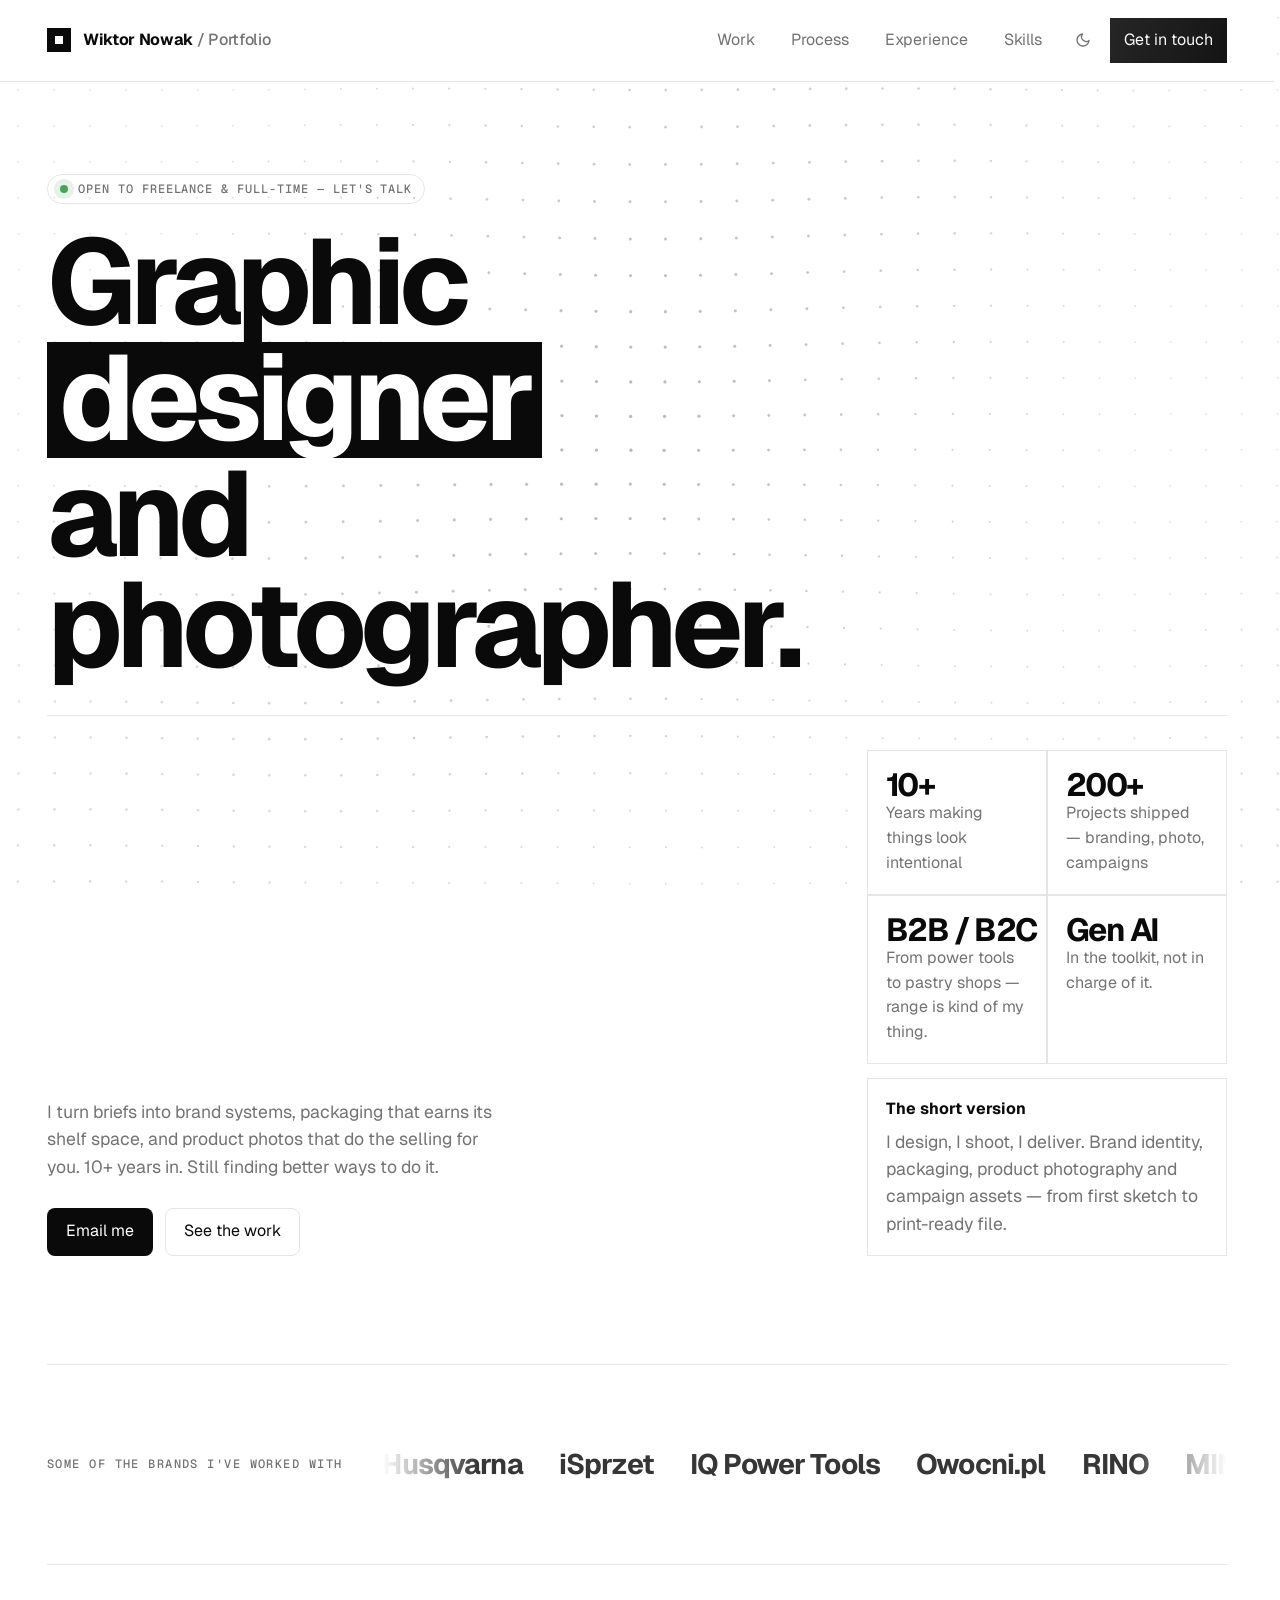
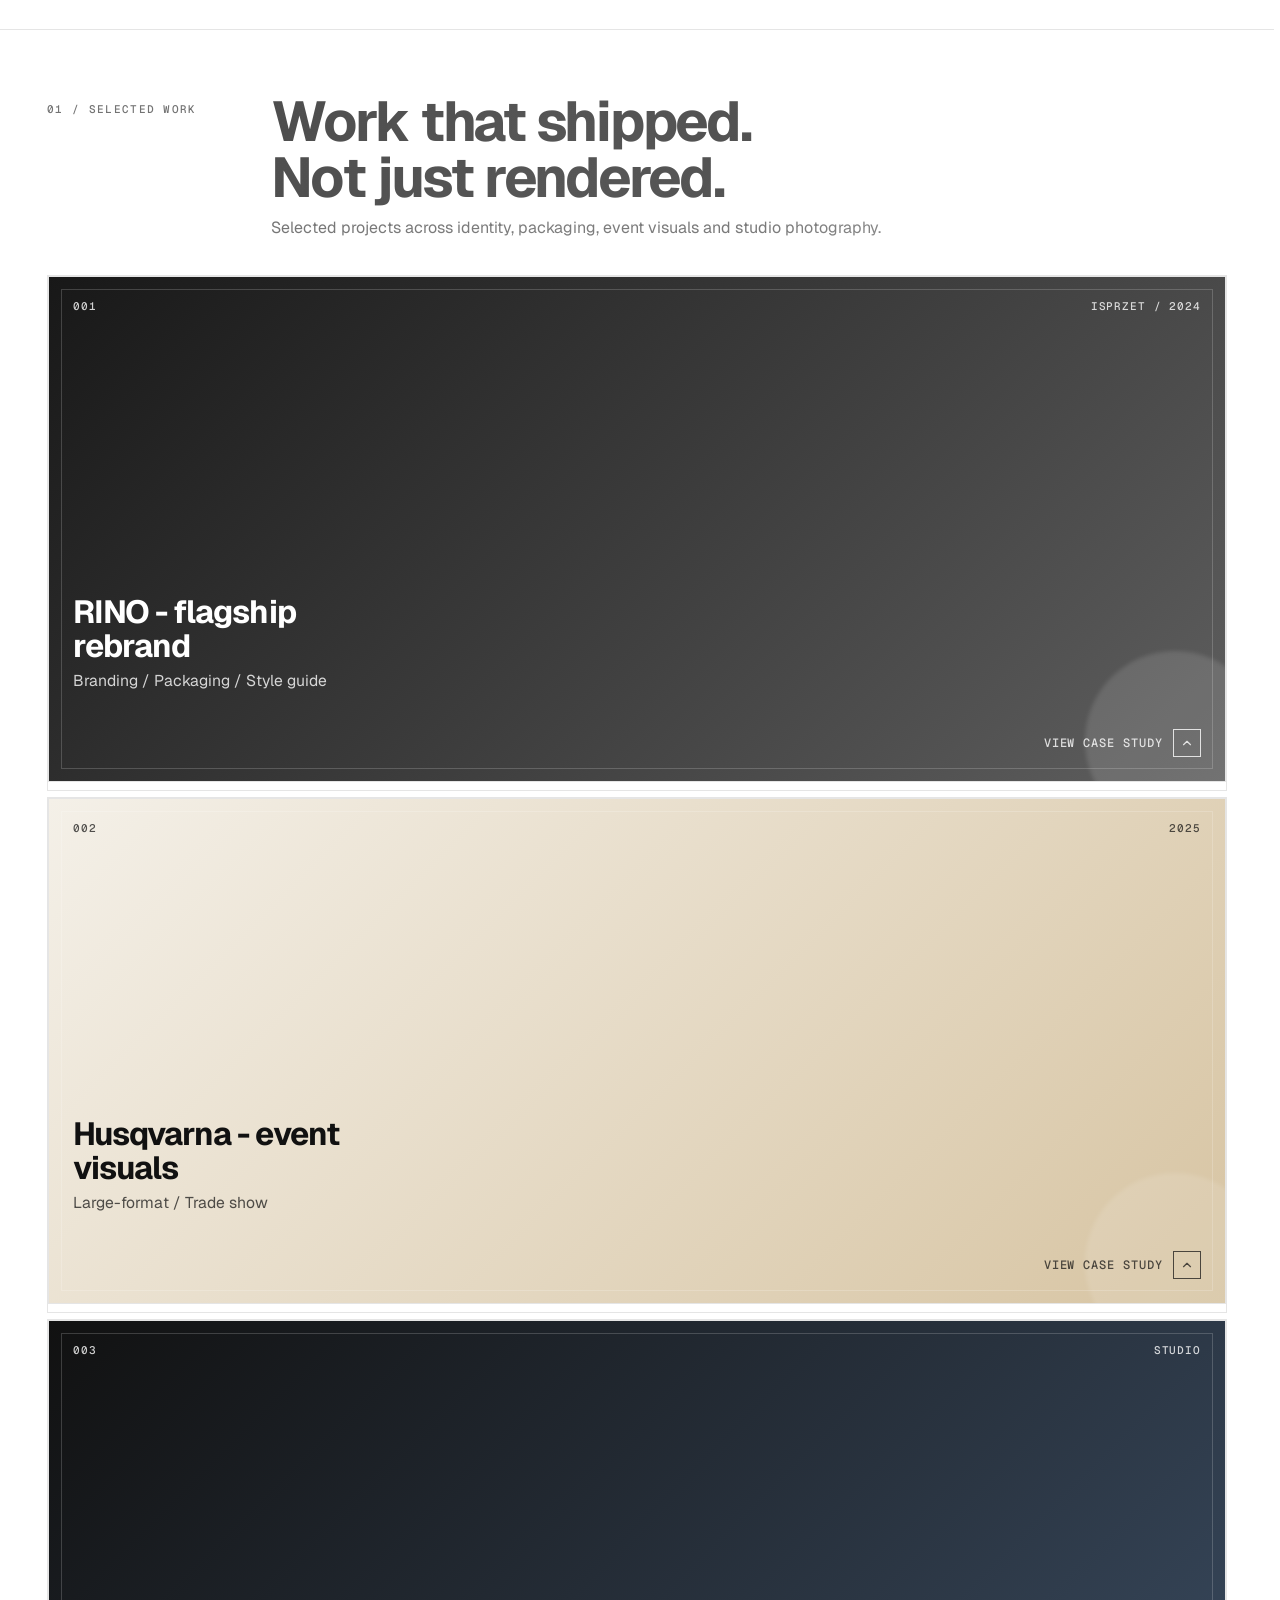
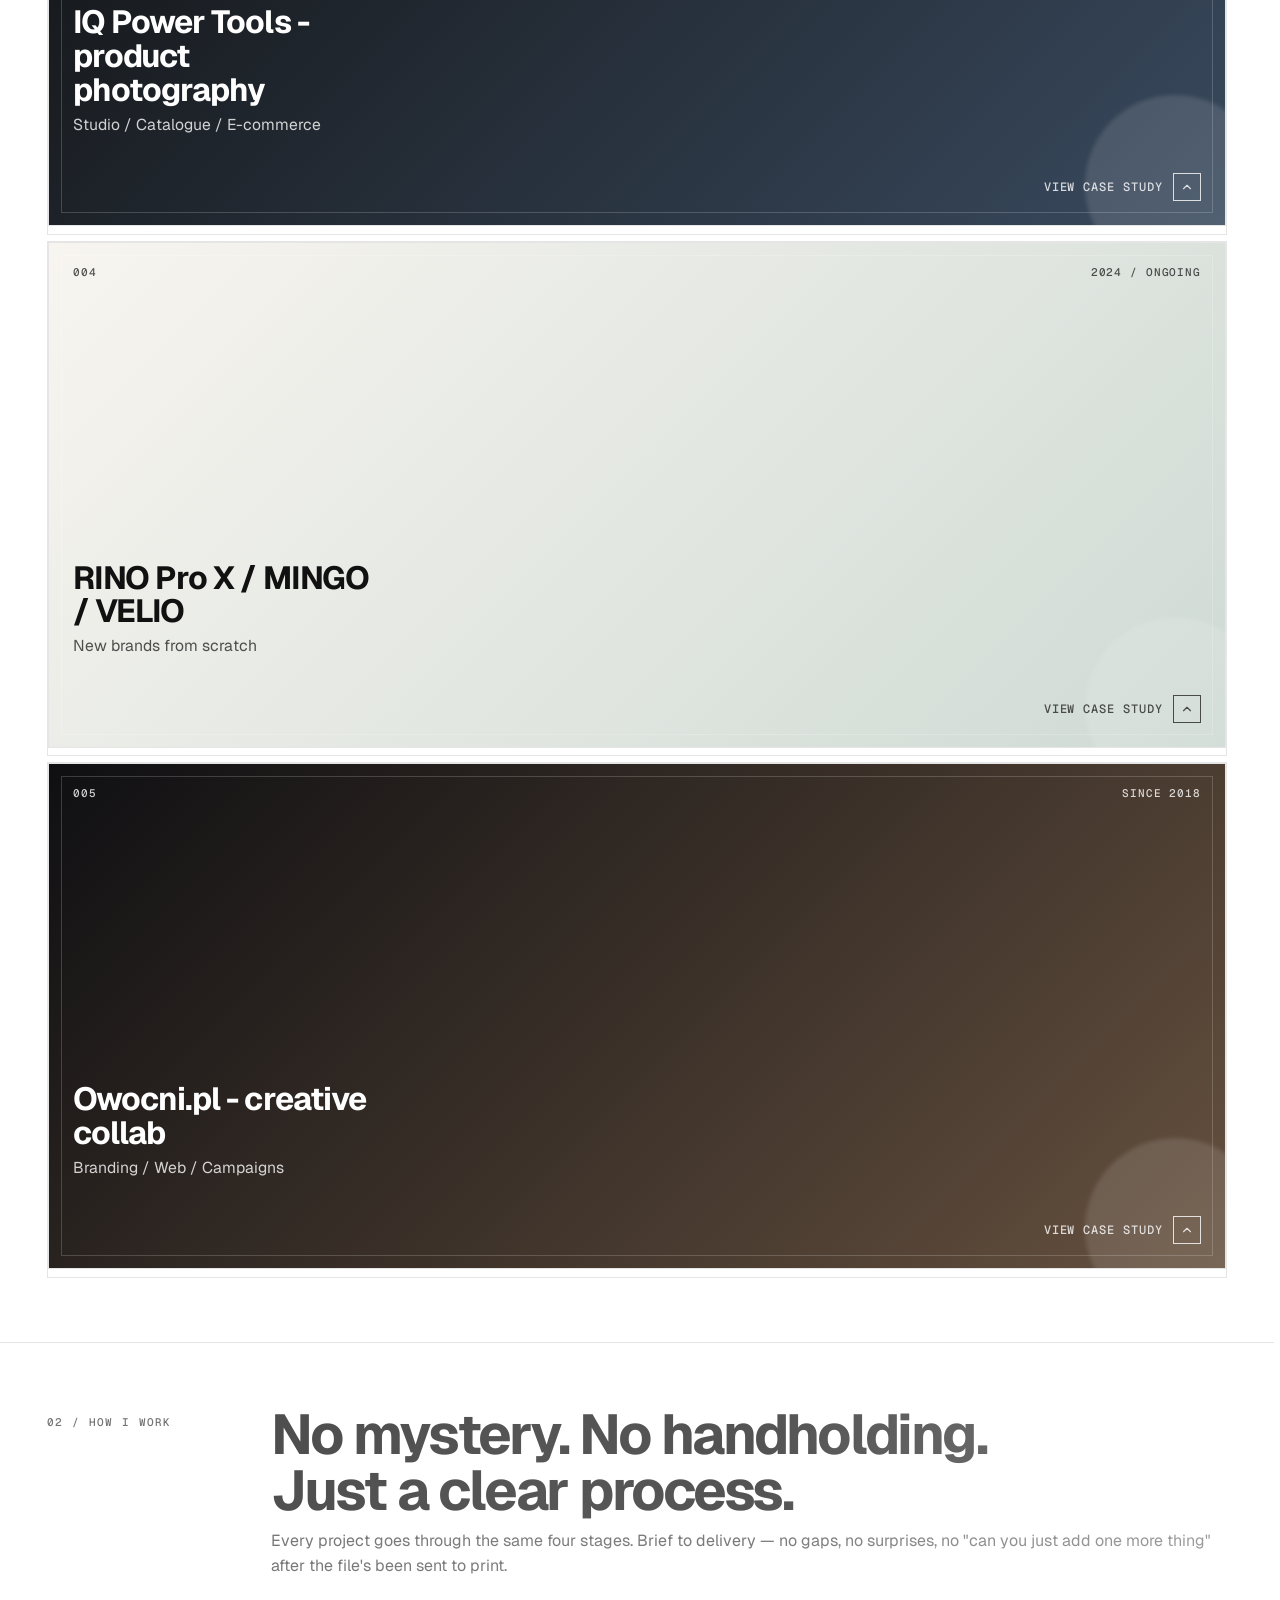
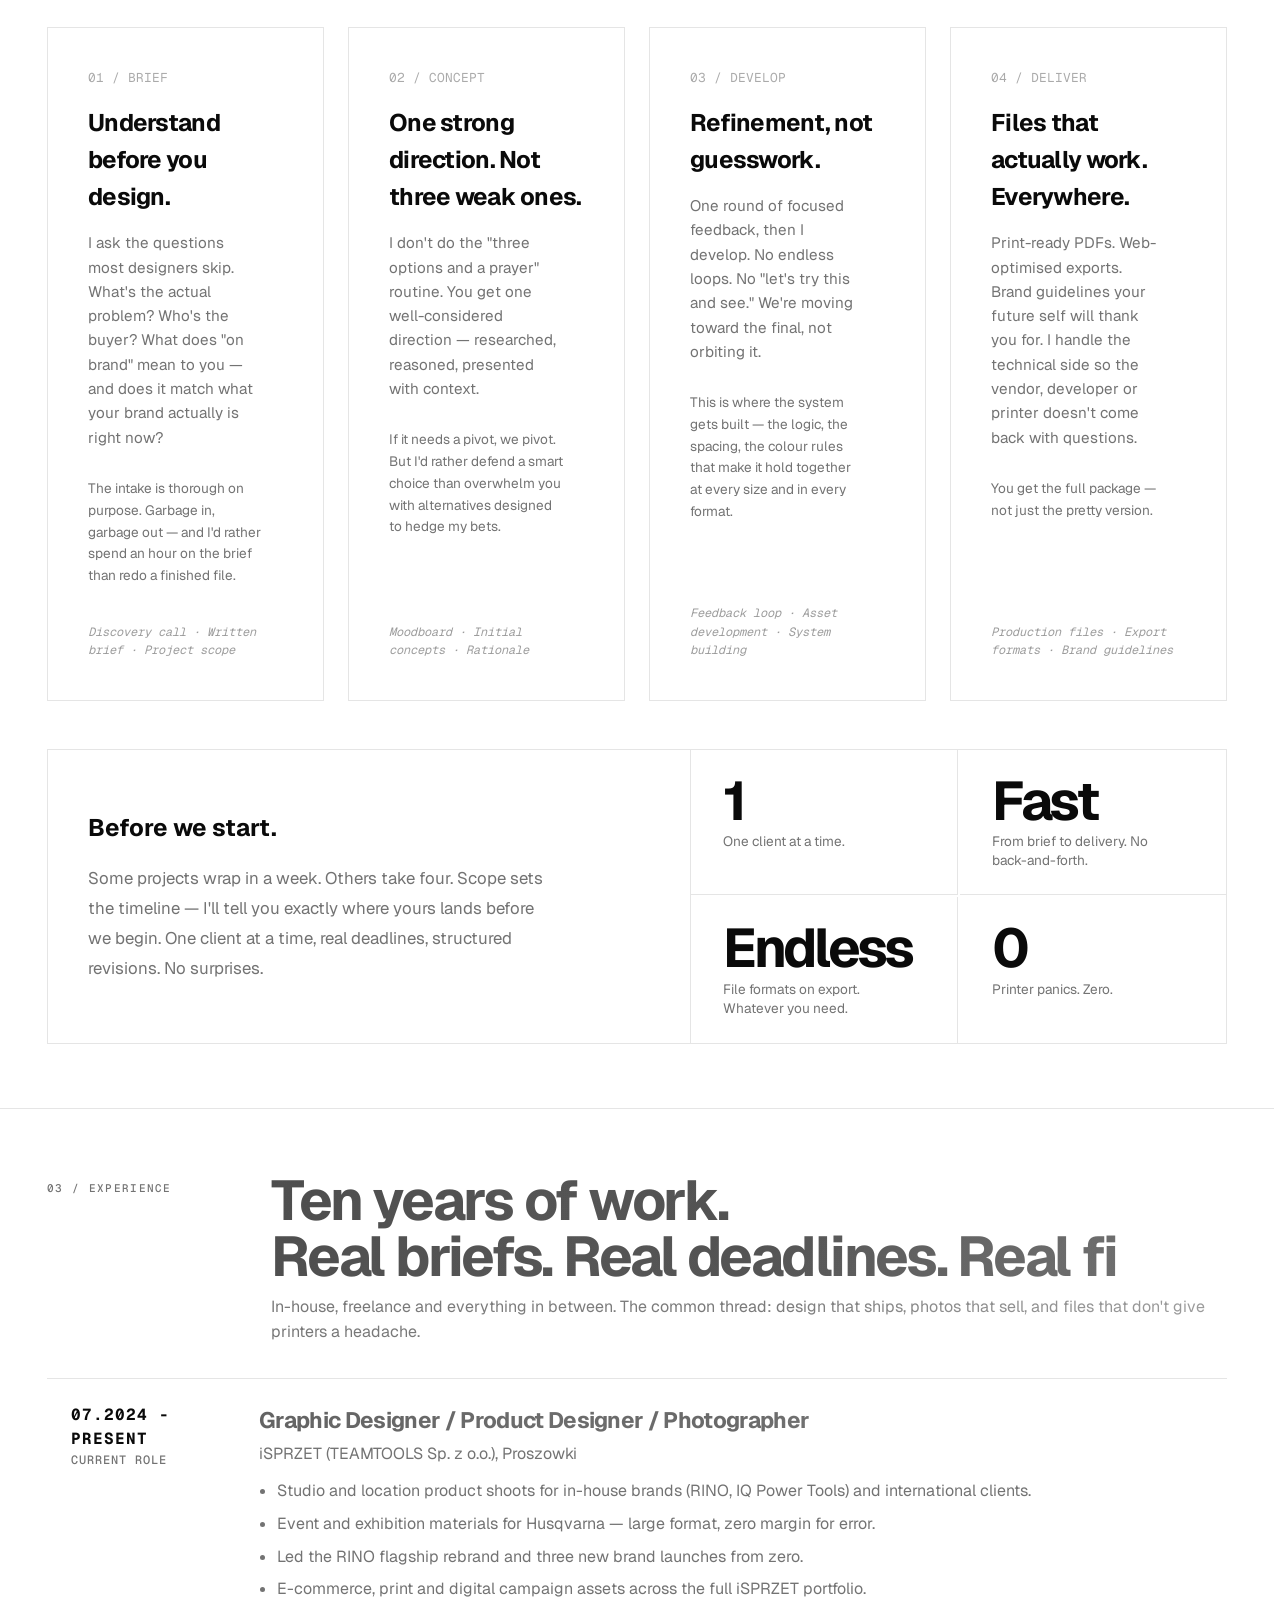
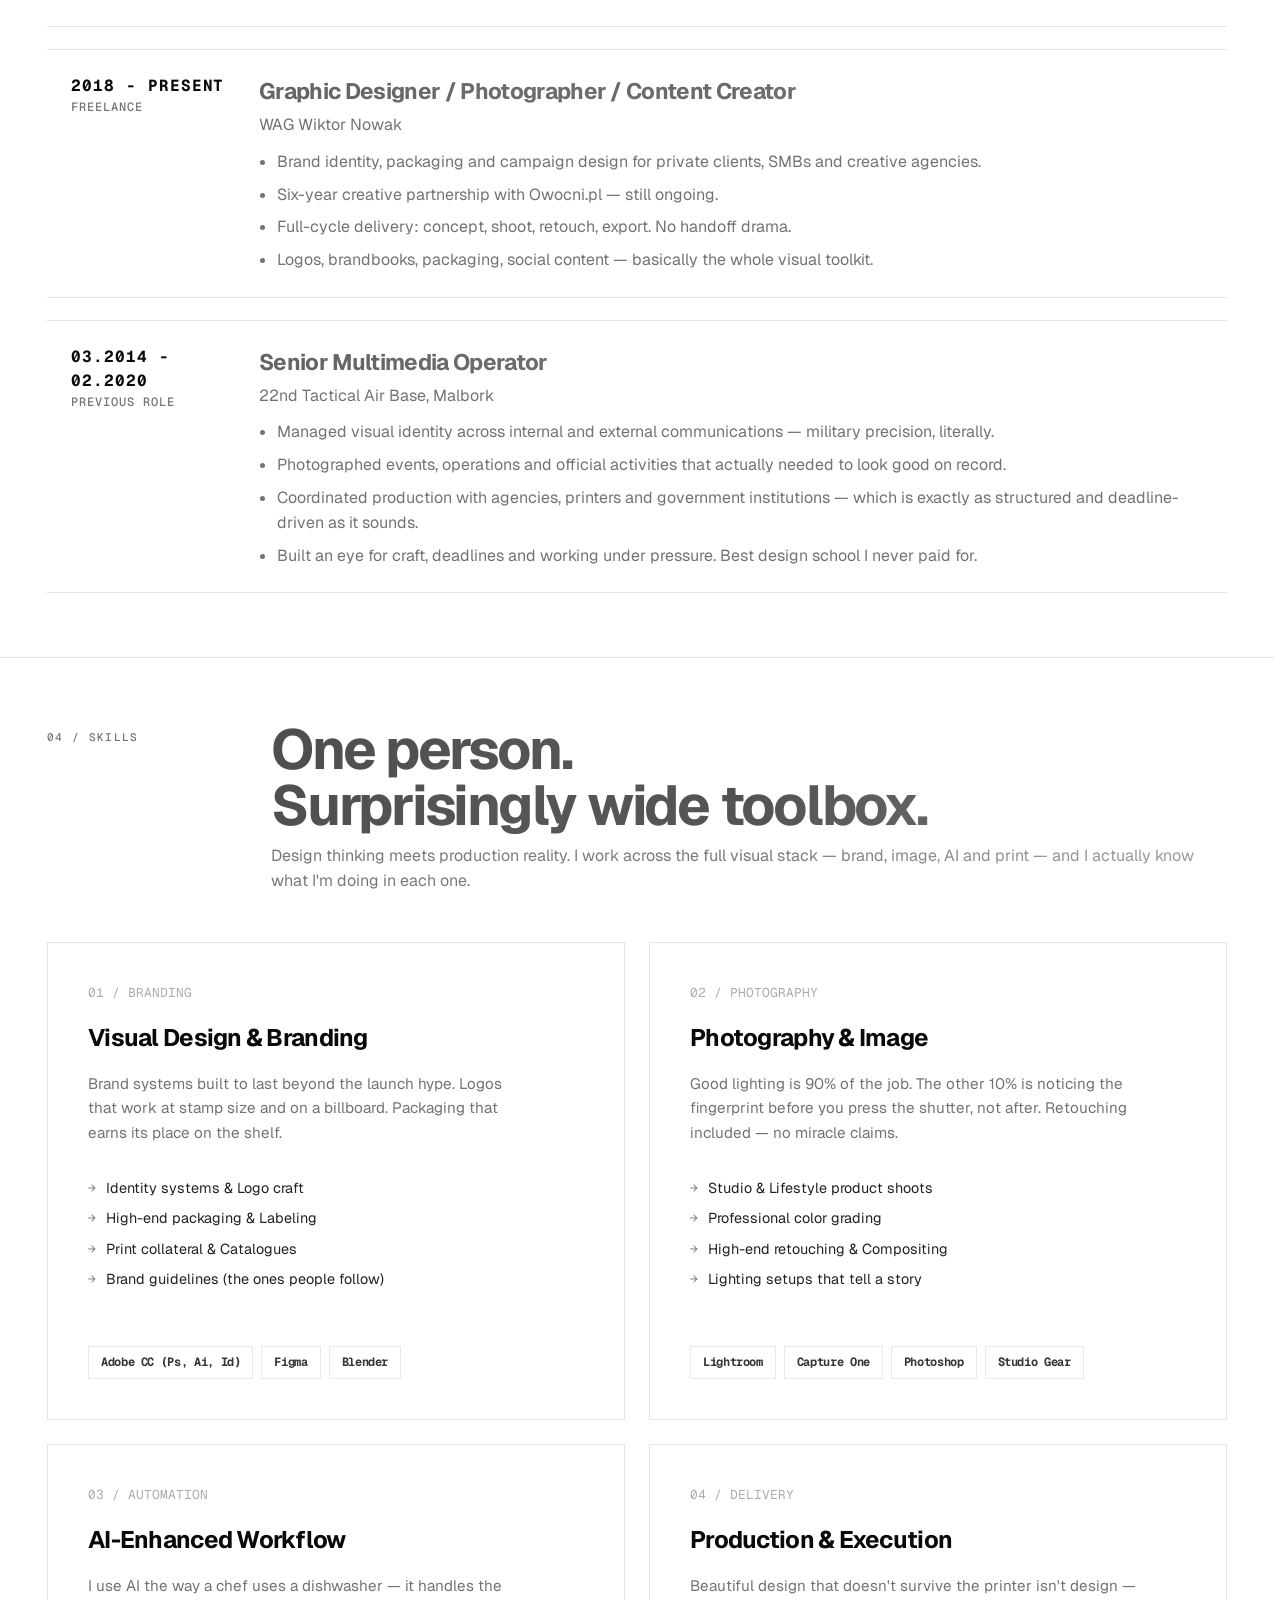
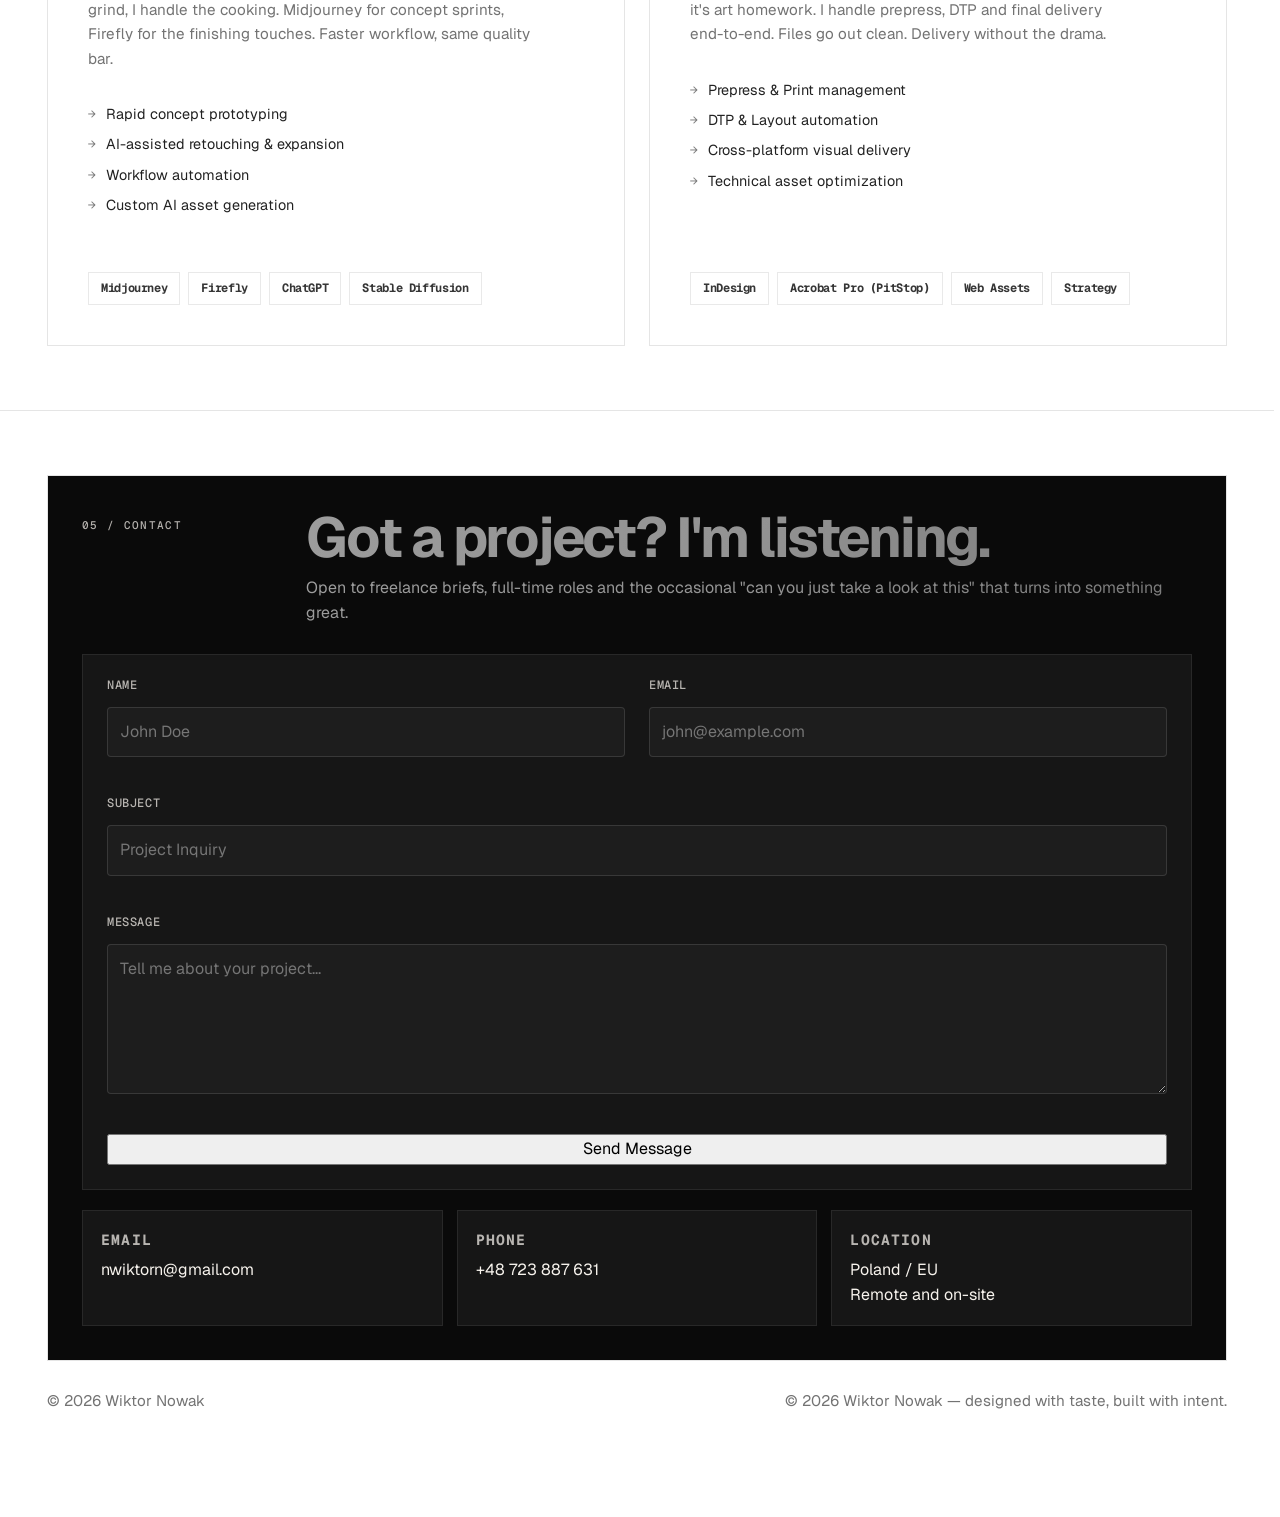
==== commit 76b04f34: "Added 'How I Work' section with redesigned unified stats block" ====
--- a/index.html
+++ b/index.html
@@ -52,6 +52,7 @@
 
     <nav class="nav" aria-label="Primary navigation">
       <a class="nav-link" href="#work" data-cursor="Scroll" data-cursor-offset="nav" data-umami-event="nav-work">Work</a>
+      <a class="nav-link" href="#process" data-cursor="Scroll" data-cursor-offset="nav" data-umami-event="nav-process">Process</a>
       <a class="nav-link" href="#experience" data-cursor="Scroll" data-cursor-offset="nav" data-umami-event="nav-experience">Experience</a>
       <a class="nav-link" href="#skills" data-cursor="Scroll" data-cursor-offset="nav" data-umami-event="nav-skills">Skills</a>
       <button class="theme-toggle" id="themeToggle" type="button" aria-label="Toggle color theme" data-cursor="Theme" data-cursor-offset="nav" data-umami-event="theme-toggle">
@@ -532,10 +533,96 @@
     </div>
   </section>
 
+  <section class="section" id="process">
+    <div class="container">
+      <div class="section-intro reveal">
+        <div class="section-kicker">02 / How I Work</div>
+        <div>
+          <h2 class="typewriter-heading">No mystery. No handholding.<br><span class="muted">Just a clear process.</span></h2>
+          <p class="gradient-copy">Every project goes through the same four stages. Brief to delivery — no gaps, no surprises, no "can you just add one more thing" after the file's been sent to print.</p>
+        </div>
+      </div>
+
+      <div class="process-grid">
+        <!-- 01 BRIEF -->
+        <div class="bento-item reveal" data-cursor="Focus">
+          <div class="bento-kicker">01 / BRIEF</div>
+          <h3 class="bento-title">Understand before you design.</h3>
+          <p class="bento-copy">I ask the questions most designers skip. What's the actual problem? Who's the buyer? What does "on brand" mean to you — and does it match what your brand actually is right now?</p>
+          <p class="bento-copy" style="margin-top: 12px; font-size: 0.85rem;">The intake is thorough on purpose. Garbage in, garbage out — and I'd rather spend an hour on the brief than redo a finished file.</p>
+          <div class="process-tags">
+            Discovery call · Written brief · Project scope
+          </div>
+        </div>
+
+        <!-- 02 CONCEPT -->
+        <div class="bento-item reveal" data-cursor="Logic">
+          <div class="bento-kicker">02 / CONCEPT</div>
+          <h3 class="bento-title">One strong direction. Not three weak ones.</h3>
+          <p class="bento-copy">I don't do the "three options and a prayer" routine. You get one well-considered direction — researched, reasoned, presented with context.</p>
+          <p class="bento-copy" style="margin-top: 12px; font-size: 0.85rem;">If it needs a pivot, we pivot. But I'd rather defend a smart choice than overwhelm you with alternatives designed to hedge my bets.</p>
+          <div class="process-tags">
+            Moodboard · Initial concepts · Rationale
+          </div>
+        </div>
+
+        <!-- 03 DEVELOP -->
+        <div class="bento-item reveal" data-cursor="Build">
+          <div class="bento-kicker">03 / DEVELOP</div>
+          <h3 class="bento-title">Refinement, not guesswork.</h3>
+          <p class="bento-copy">One round of focused feedback, then I develop. No endless loops. No "let's try this and see." We're moving toward the final, not orbiting it.</p>
+          <p class="bento-copy" style="margin-top: 12px; font-size: 0.85rem;">This is where the system gets built — the logic, the spacing, the colour rules that make it hold together at every size and in every format.</p>
+          <div class="process-tags">
+            Feedback loop · Asset development · System building
+          </div>
+        </div>
+
+        <!-- 04 DELIVER -->
+        <div class="bento-item reveal" data-cursor="Ready">
+          <div class="bento-kicker">04 / DELIVER</div>
+          <h3 class="bento-title">Files that actually work. Everywhere.</h3>
+          <p class="bento-copy">Print-ready PDFs. Web-optimised exports. Brand guidelines your future self will thank you for. I handle the technical side so the vendor, developer or printer doesn't come back with questions.</p>
+          <p class="bento-copy" style="margin-top: 12px; font-size: 0.85rem;">You get the full package — not just the pretty version.</p>
+          <div class="process-tags">
+            Production files · Export formats · Brand guidelines
+          </div>
+        </div>
+      </div>
+
+      <div class="process-footer reveal">
+        <div class="hero-note">
+          <strong>Before we start.</strong>
+          <p class="mini-note">
+            Some projects wrap in a week. Others take four. Scope sets the timeline — I'll tell you exactly where yours lands before we begin. One client at a time, real deadlines, structured revisions. No surprises.
+          </p>
+        </div>
+
+        <div class="stat-grid">
+          <div class="stat">
+            <strong>1</strong>
+            <span>One client at a time.</span>
+          </div>
+          <div class="stat">
+            <strong>Fast</strong>
+            <span>From brief to delivery. No back-and-forth.</span>
+          </div>
+          <div class="stat">
+            <strong>Endless</strong>
+            <span>File formats on export. Whatever you need.</span>
+          </div>
+          <div class="stat">
+            <strong>0</strong>
+            <span>Printer panics. Zero.</span>
+          </div>
+        </div>
+      </div>
+    </div>
+  </section>
+
   <section class="section" id="experience">
     <div class="container">
       <div class="section-intro reveal">
-        <div class="section-kicker">02 / Experience</div>
+        <div class="section-kicker">03 / Experience</div>
         <div>
           <h2 class="typewriter-heading">Ten years of work.<br><span class="muted">Real briefs. Real deadlines. Real files.</span></h2>
           <p class="gradient-copy">In-house, freelance and everything in between. The common thread: design that ships, photos that sell, and files that don't give printers a headache.</p>
@@ -600,7 +687,7 @@
   <section class="section" id="skills">
     <div class="container">
       <div class="section-intro reveal">
-        <div class="section-kicker">03 / Skills</div>
+        <div class="section-kicker">04 / Skills</div>
         <div>
           <h2 class="typewriter-heading">One person.<br>Surprisingly wide toolbox.</h2>
           <p class="gradient-copy">Design thinking meets production reality. I work across the full visual stack — brand, image, AI and print — and I actually know what I'm doing in each one.</p>
@@ -692,7 +779,7 @@
     <div class="container">
       <div class="contact-band reveal">
         <div class="section-intro">
-          <div class="section-kicker">04 / Contact</div>
+          <div class="section-kicker">05 / Contact</div>
           <div>
             <h2 class="typewriter-heading">Got a project? I'm listening.</h2>
             <p class="gradient-copy">Open to freelance briefs, full-time roles and the occasional "can you just take a look at this" that turns into something great.</p>
@@ -754,6 +841,7 @@
 
 <div class="mobile-menu" id="mobileMenu" aria-hidden="true">
   <a class="mobile-menu-link" href="#work">Work</a>
+  <a class="mobile-menu-link" href="#process">Process</a>
   <a class="mobile-menu-link" href="#experience">Experience</a>
   <a class="mobile-menu-link" href="#skills">Skills</a>
   <a class="mobile-menu-link mobile-menu-cta" href="#contact">Get in touch</a>
--- a/style.css
+++ b/style.css
@@ -2075,3 +2075,143 @@
   font-size: 0.8rem;
   top: 1px;
 }
+
+/* ===== PROCESS GRID ===== */
+.process-grid {
+  display: grid;
+  grid-template-columns: repeat(4, 1fr);
+  gap: 24px;
+  margin-top: 48px;
+}
+
+.process-tags {
+  margin-top: auto;
+  padding-top: 20px;
+  font-family: var(--mono);
+  font-size: 0.75rem;
+  color: var(--muted);
+  font-style: italic;
+  opacity: 0.7;
+}
+
+@media (max-width: 1100px) {
+  .process-grid {
+    grid-template-columns: repeat(2, 1fr);
+  }
+}
+
+@media (max-width: 650px) {
+  .process-grid {
+    grid-template-columns: 1fr;
+  }
+}
+
+/* ===== PROCESS FOOTER ===== */
+.process-footer {
+  display: grid;
+  grid-template-columns: 1.2fr 1fr;
+  gap: 0;
+  margin-top: 48px;
+  align-items: stretch;
+  background: var(--surface-strong);
+  border: 1px solid var(--line);
+}
+
+.process-footer .hero-note {
+  padding: 32px 40px;
+  border: 0;
+  border-right: 1px solid var(--line);
+  background: transparent;
+  display: flex;
+  flex-direction: column;
+  justify-content: center;
+}
+
+.process-footer .hero-note strong {
+  font-size: 1.5rem;
+  margin-bottom: 16px;
+}
+
+.process-footer .mini-note {
+  line-height: 1.8;
+  font-size: 1.05rem;
+  max-width: 42ch;
+  color: var(--muted);
+}
+
+.process-footer .stat-grid {
+  display: grid;
+  grid-template-columns: repeat(2, 1fr);
+  grid-auto-rows: 1fr;
+  background: transparent;
+  border: 0;
+}
+
+.process-footer .stat {
+  padding: 24px 32px;
+  background: transparent;
+  display: flex;
+  flex-direction: column;
+  justify-content: flex-start;
+  border: 0;
+}
+
+/* Grid lines for stats */
+.process-footer .stat:nth-child(1),
+.process-footer .stat:nth-child(2) {
+  border-bottom: 1px solid var(--line);
+}
+
+.process-footer .stat:nth-child(1),
+.process-footer .stat:nth-child(3) {
+  border-right: 1px solid var(--line);
+}
+
+.process-footer .stat strong {
+  font-size: 3.4rem;
+  margin-bottom: 4px;
+  color: var(--text);
+  font-weight: 700;
+  letter-spacing: -0.05em;
+}
+
+.process-footer .stat span {
+  font-size: 0.85rem;
+  line-height: 1.4;
+  max-width: 20ch;
+}
+
+@media (max-width: 1024px) {
+  .process-footer {
+    grid-template-columns: 1fr;
+    margin-top: 48px;
+  }
+  
+  .process-footer .hero-note {
+    border-right: 0;
+    border-bottom: 1px solid var(--line);
+    padding: 40px;
+  }
+
+  .process-footer .stat {
+    padding: 32px;
+  }
+}
+
+@media (max-width: 600px) {
+  .process-footer .stat-grid {
+    grid-template-columns: 1fr;
+    grid-template-rows: auto;
+  }
+
+  .process-footer .stat {
+    border-right: 0 !important;
+    border-bottom: 1px solid var(--line);
+  }
+
+  .process-footer .stat:last-child {
+    border-bottom: 0;
+  }
+}
+
+
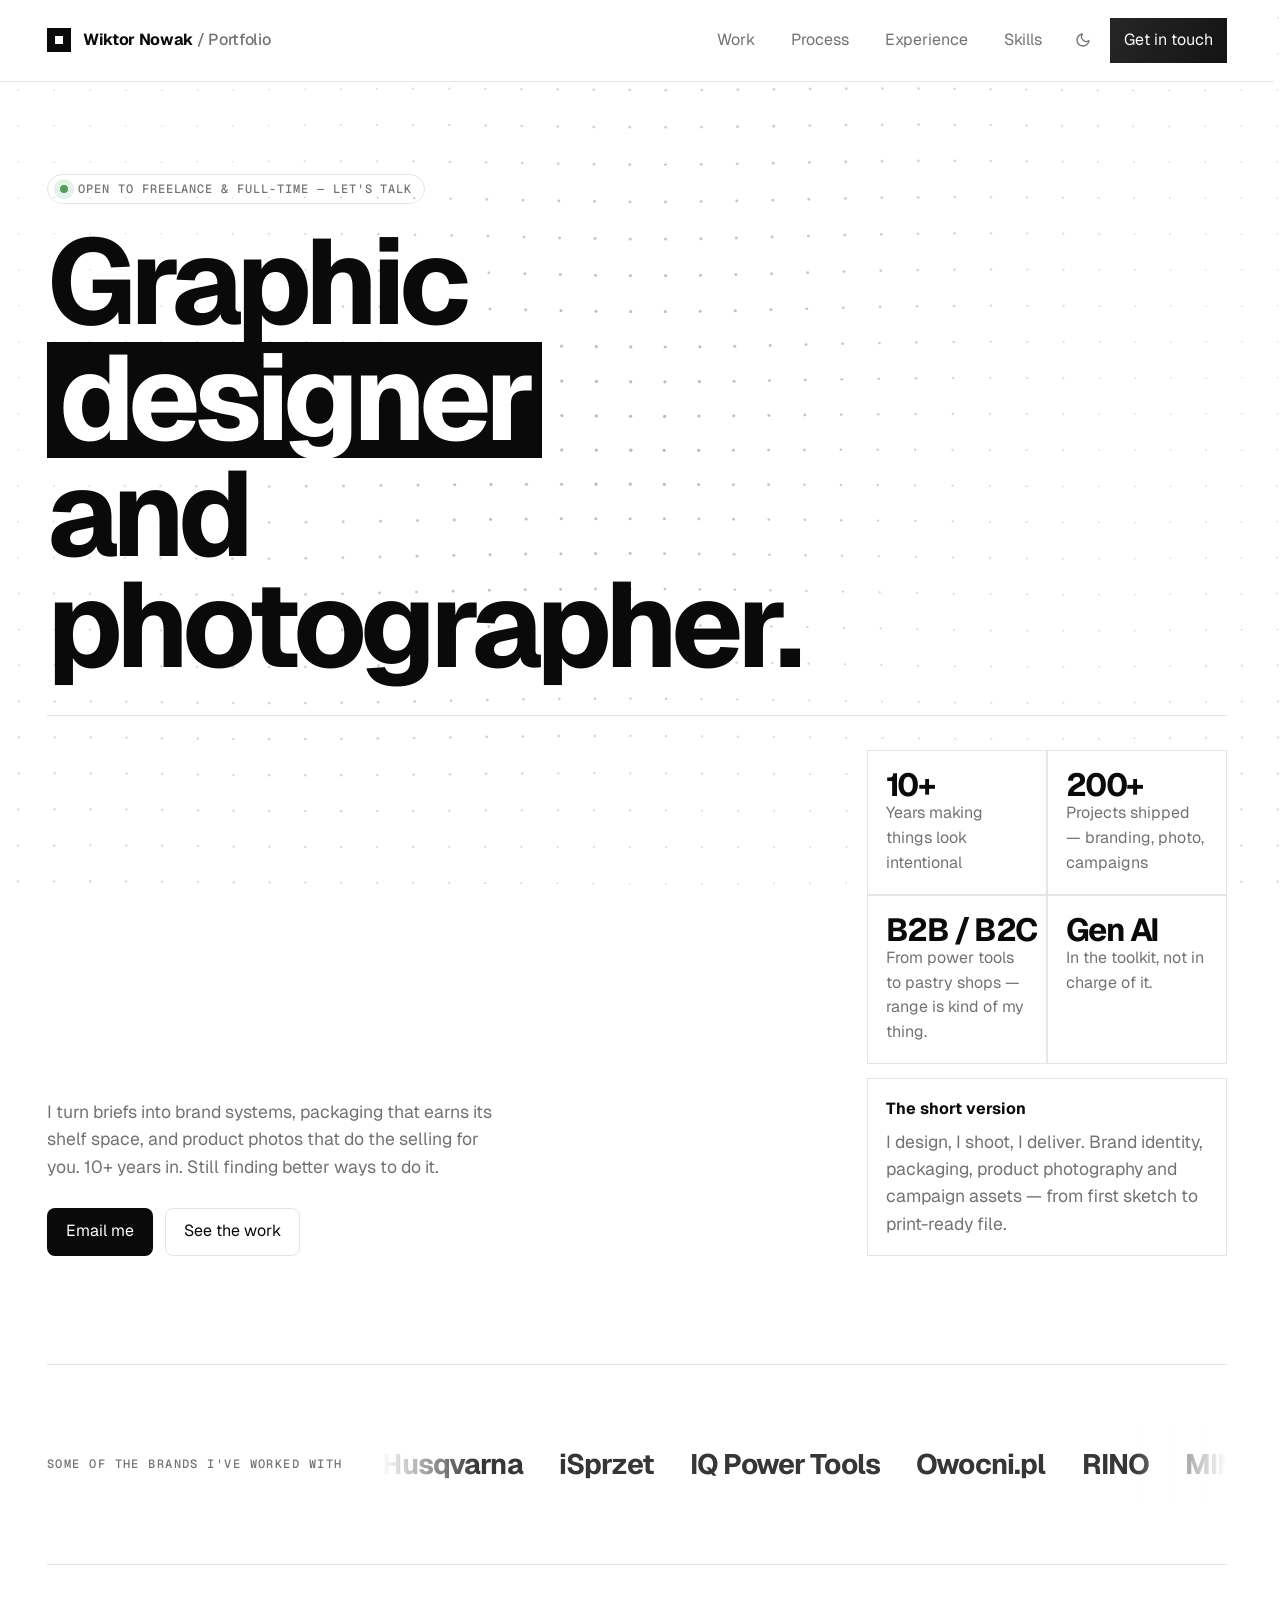
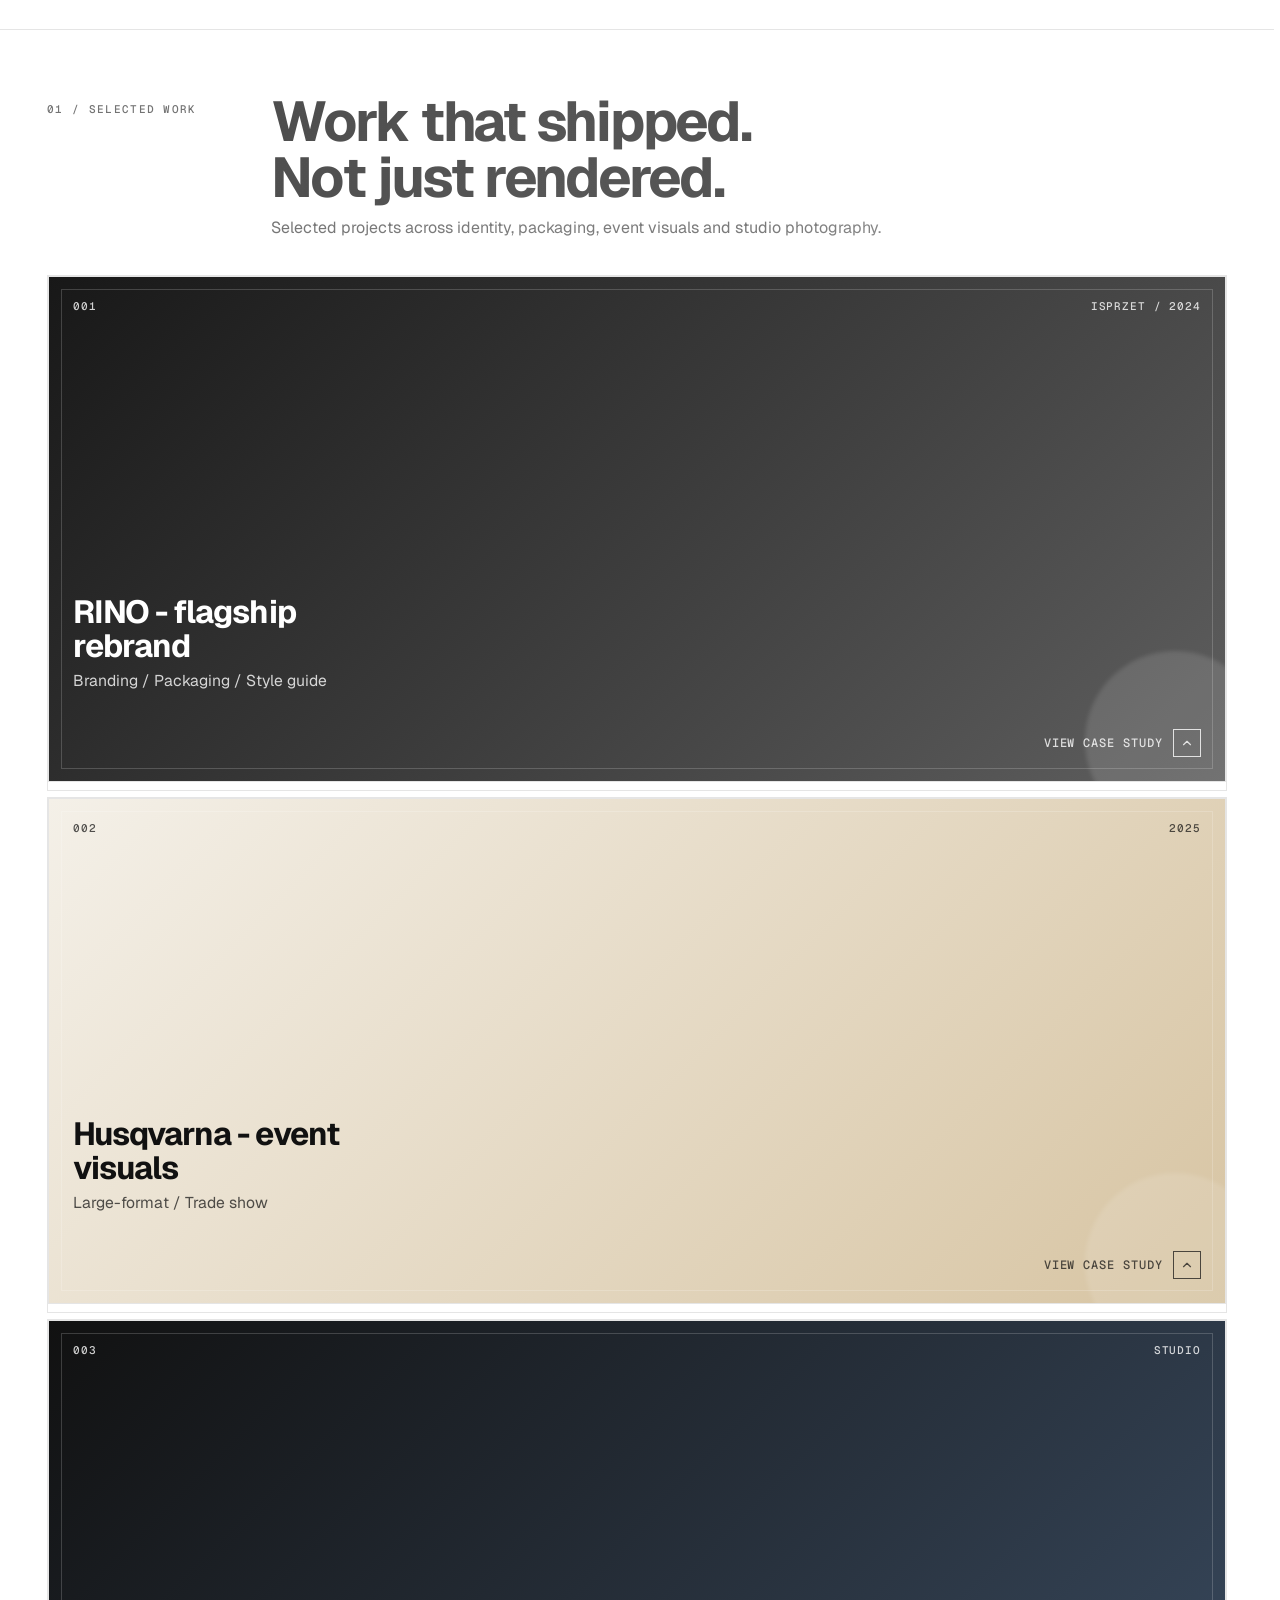
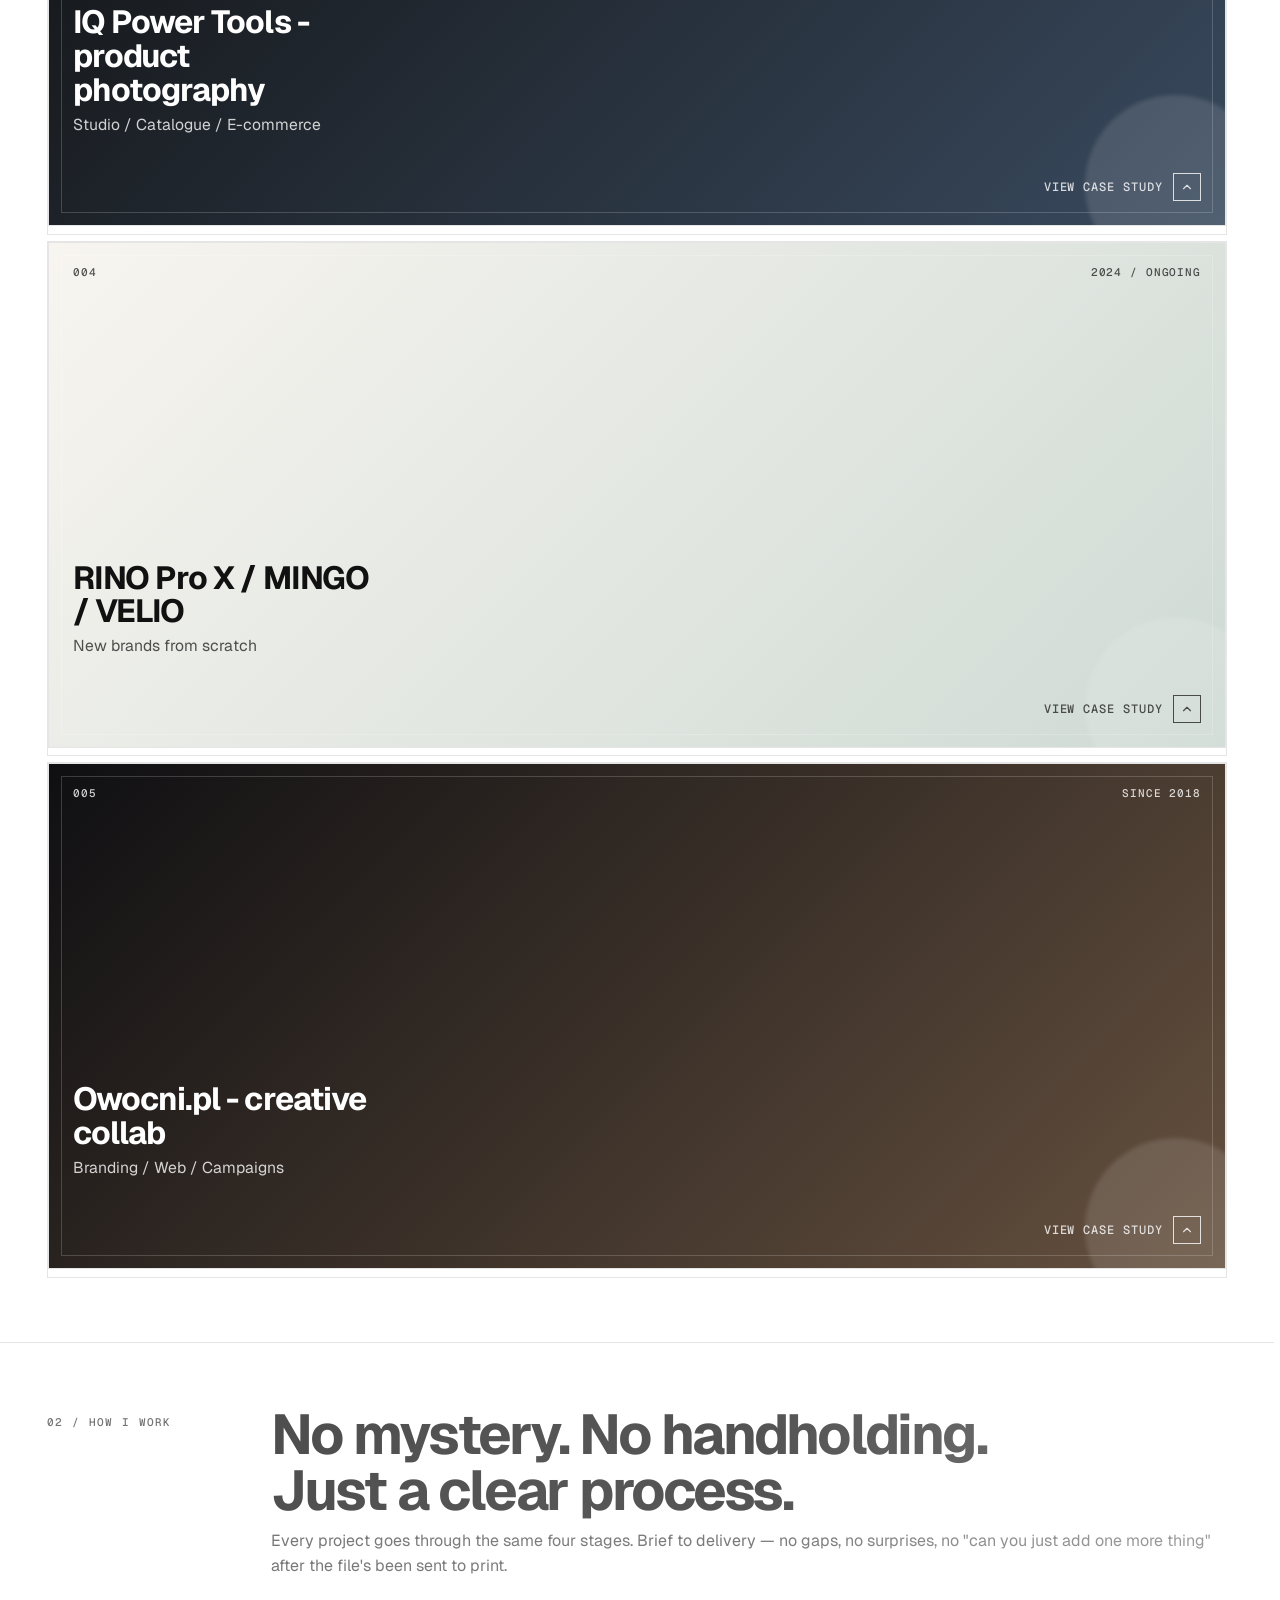
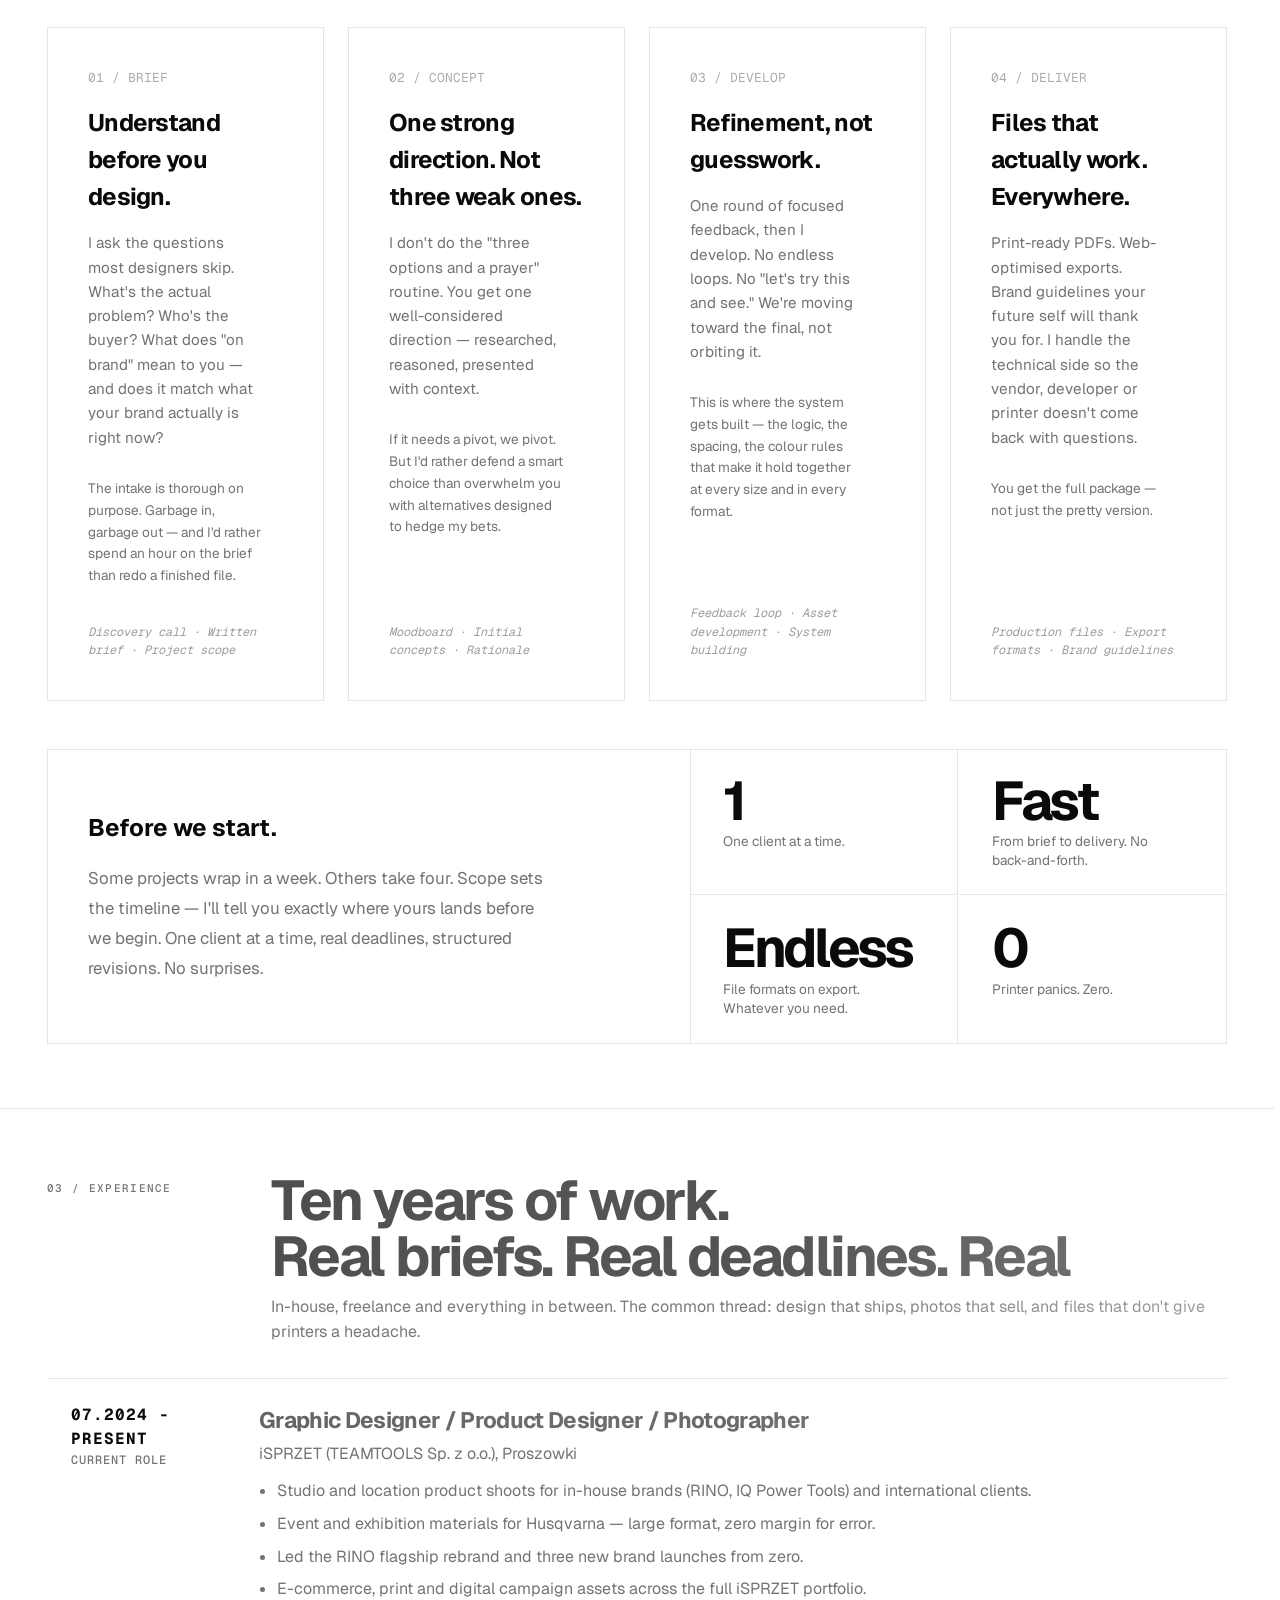
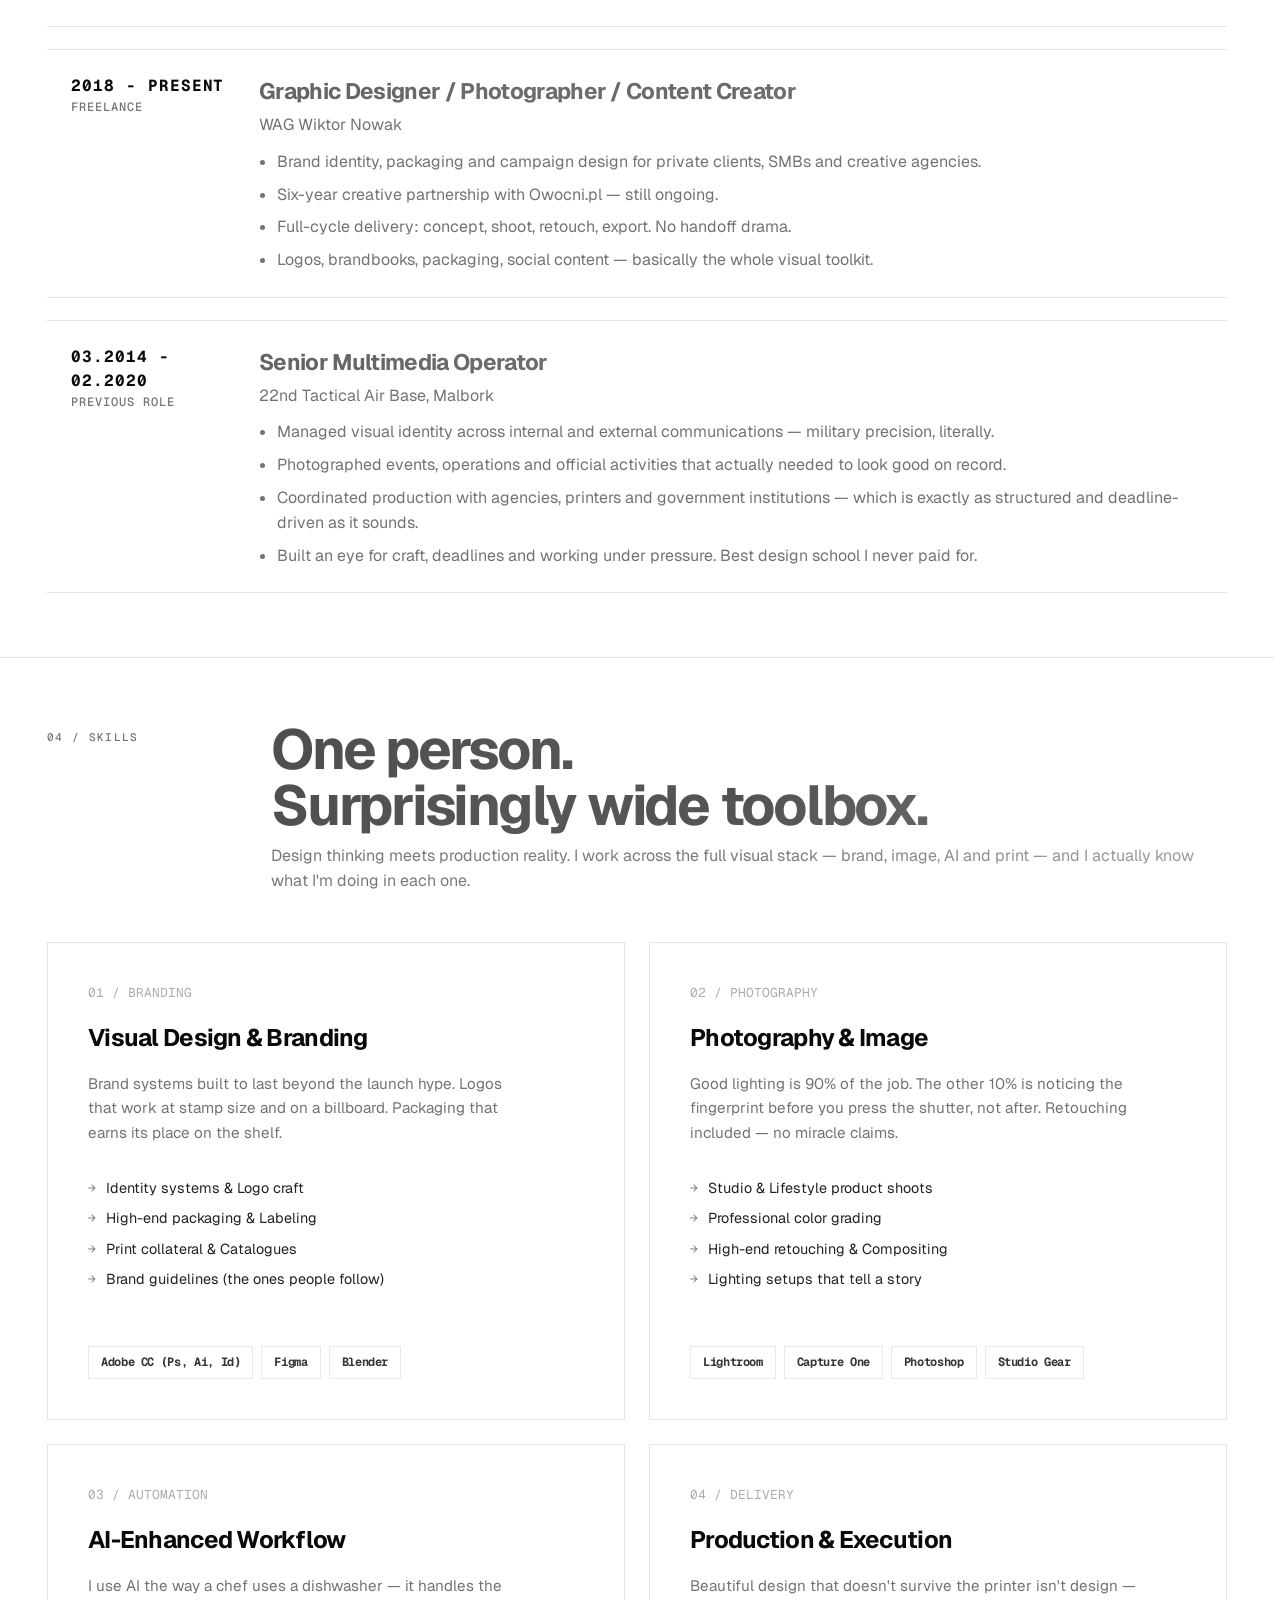
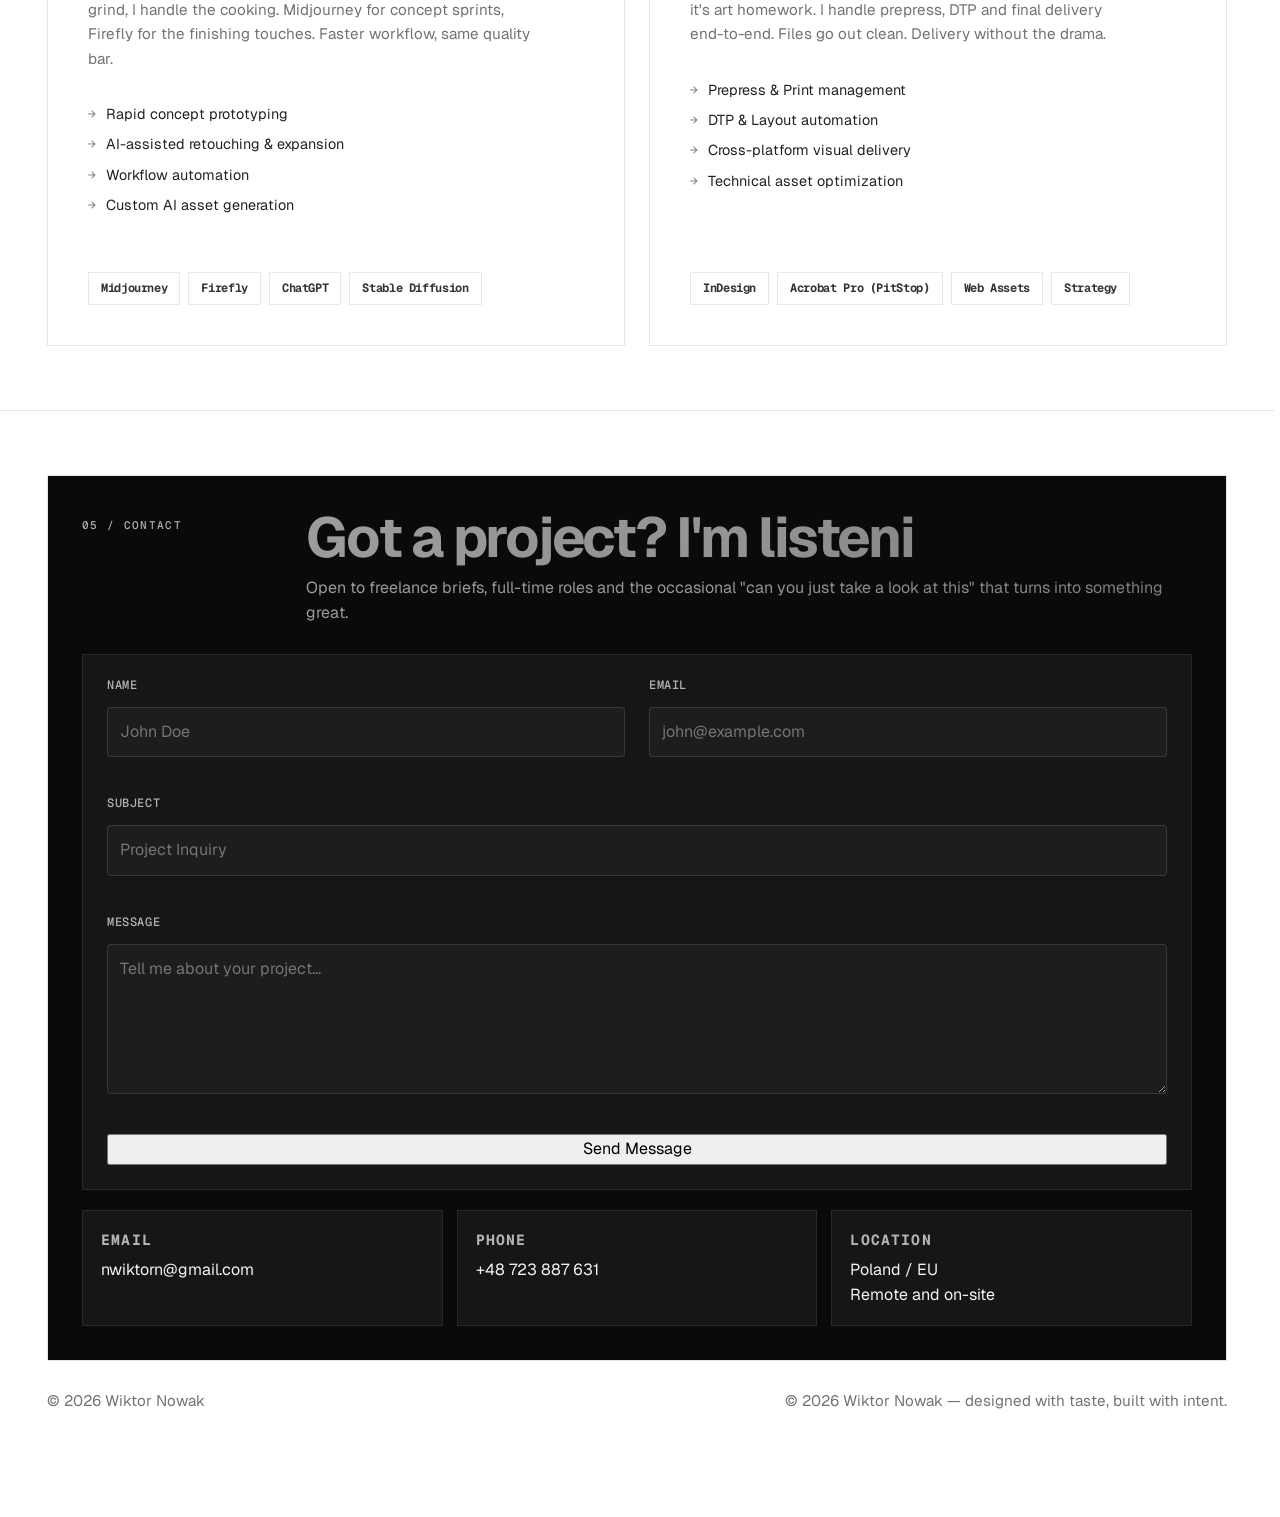
==== commit 2d0feeea: "Fix SEO domain in meta tags" ====
--- a/index.html
+++ b/index.html
@@ -9,10 +9,10 @@
 <meta property="og:title" content="Wiktor Nowak | Graphic Designer & Photographer">
 <meta property="og:description" content="Branding, packaging, product photography and campaign visuals for brands that need clear, high-impact design.">
 <meta property="og:type" content="website">
-<meta property="og:image" content="https://wiktornowak.com/og-image.jpg">
-<meta property="og:url" content="https://wiktornowak.com/">
+<meta property="og:image" content="https://wiktornowak.pl/og-image.jpg">
+<meta property="og:url" content="https://wiktornowak.pl/">
 <meta name="twitter:card" content="summary_large_image">
-<meta name="twitter:image" content="https://wiktornowak.com/og-image.jpg">
+<meta name="twitter:image" content="https://wiktornowak.pl/og-image.jpg">
 <link rel="icon" href="favicon.ico" type="image/x-icon">
 <link rel="icon" type="image/png" sizes="32x32" href="favicon-32x32.png">
 <link rel="icon" type="image/png" sizes="16x16" href="favicon-16x16.png">
@@ -23,7 +23,7 @@
   "@type": "Person",
   "name": "Wiktor Nowak",
   "jobTitle": "Graphic Designer & Photographer",
-  "url": "https://wiktornowak.com/",
+  "url": "https://wiktornowak.pl/",
   "sameAs": [
     "https://linkedin.com/in/wiktornowak",
     "https://behance.net/wiktornowak"
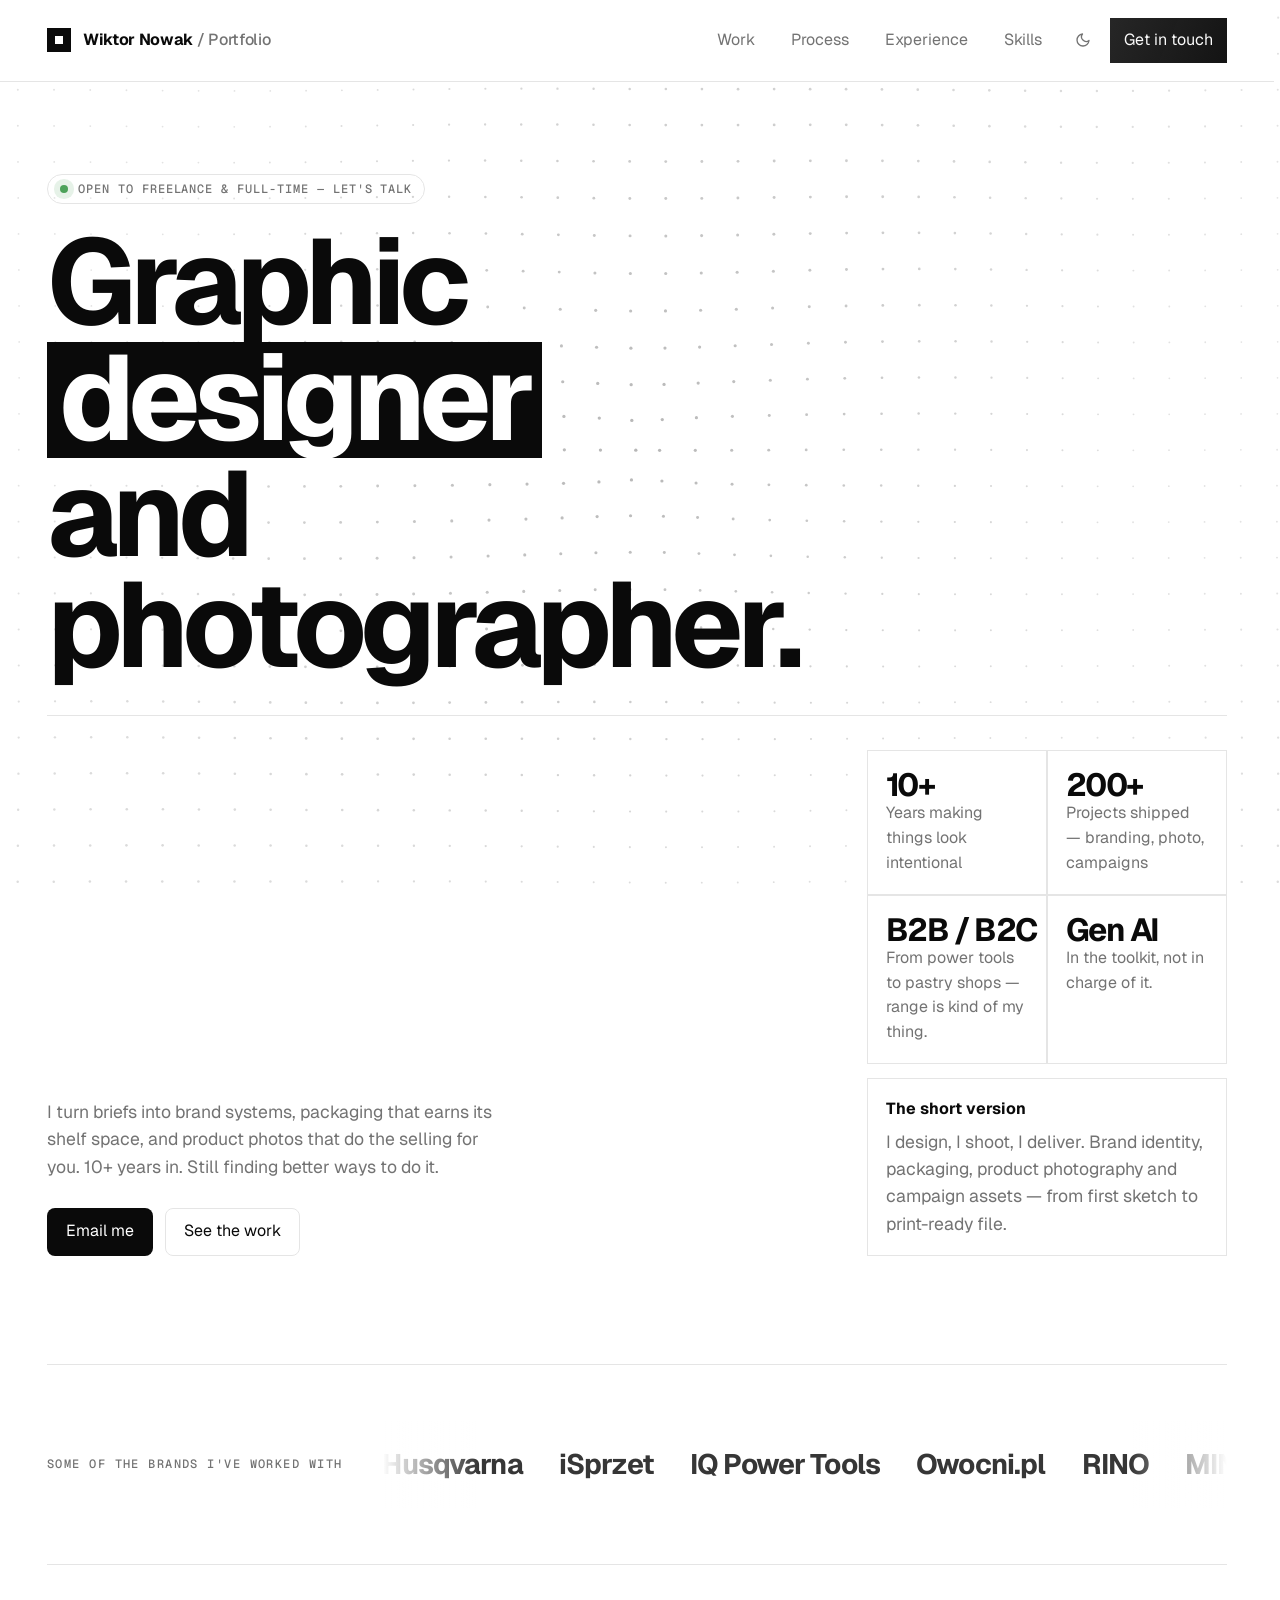
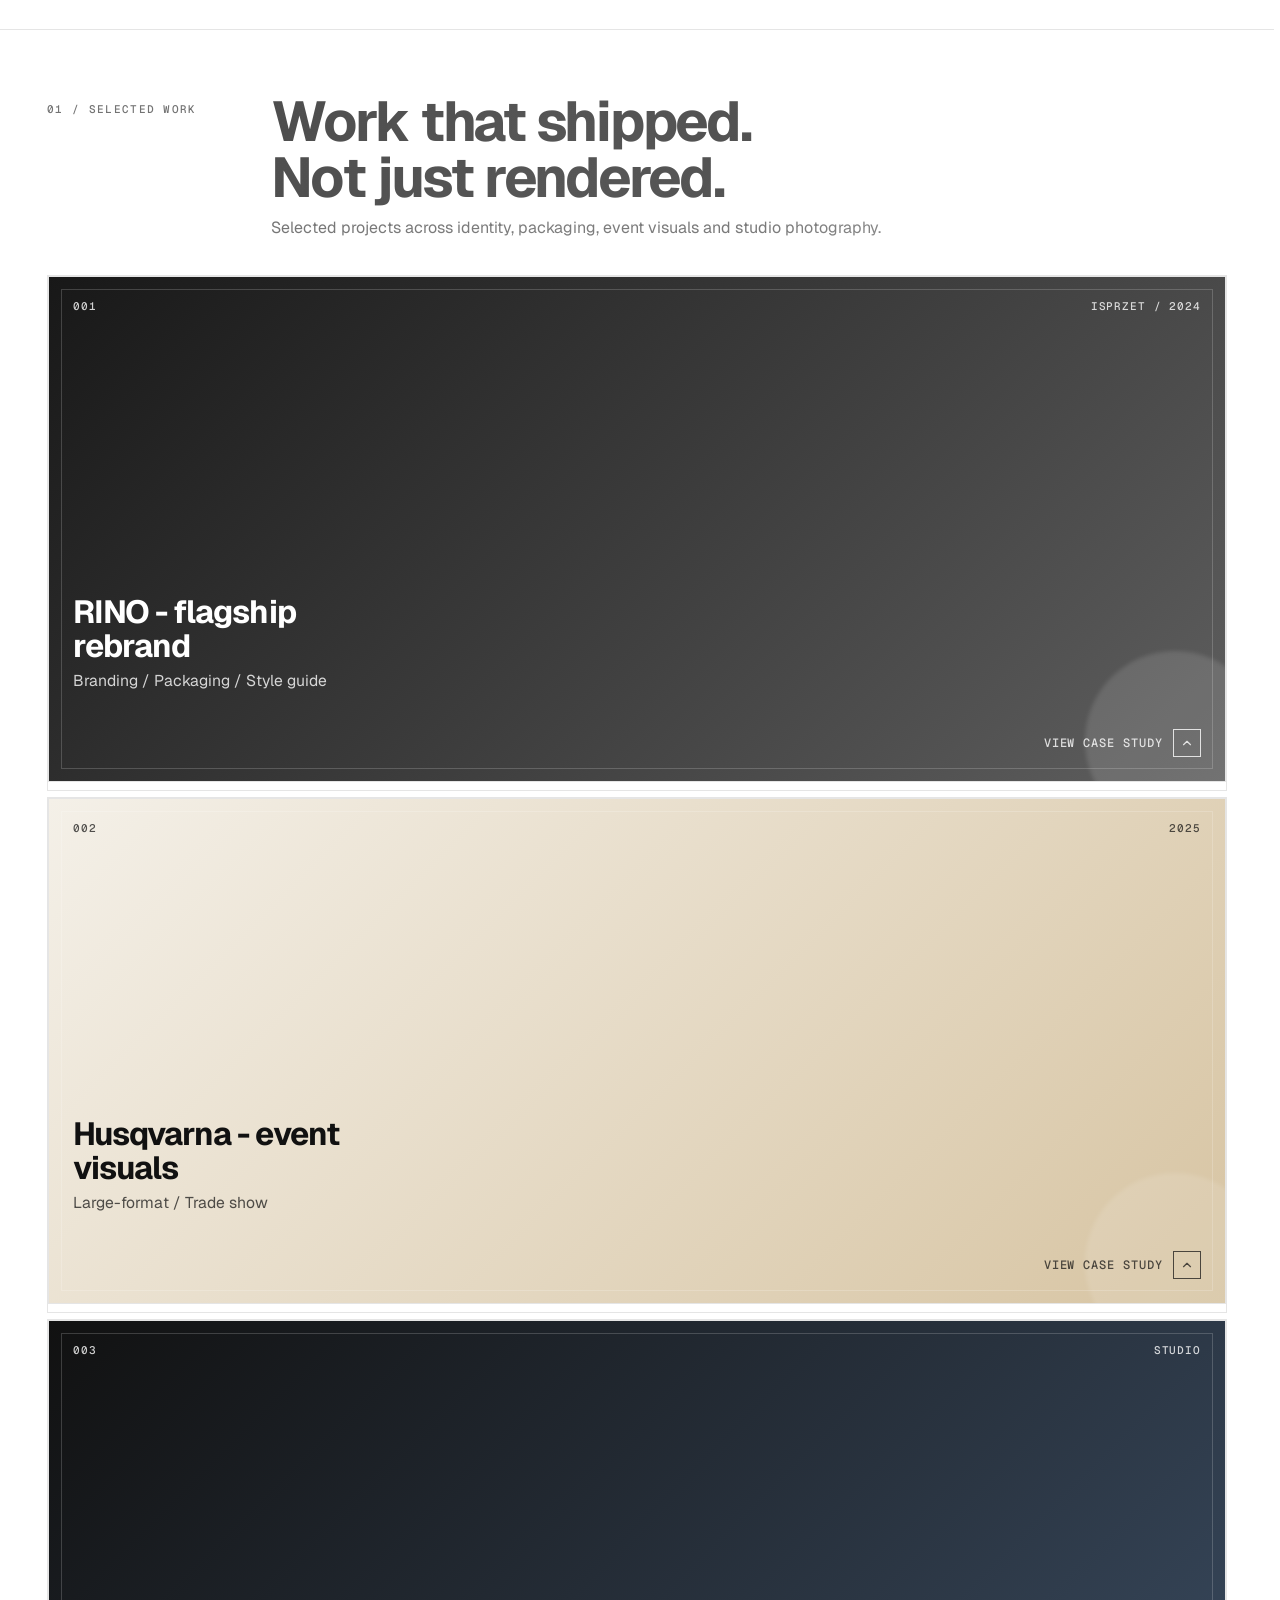
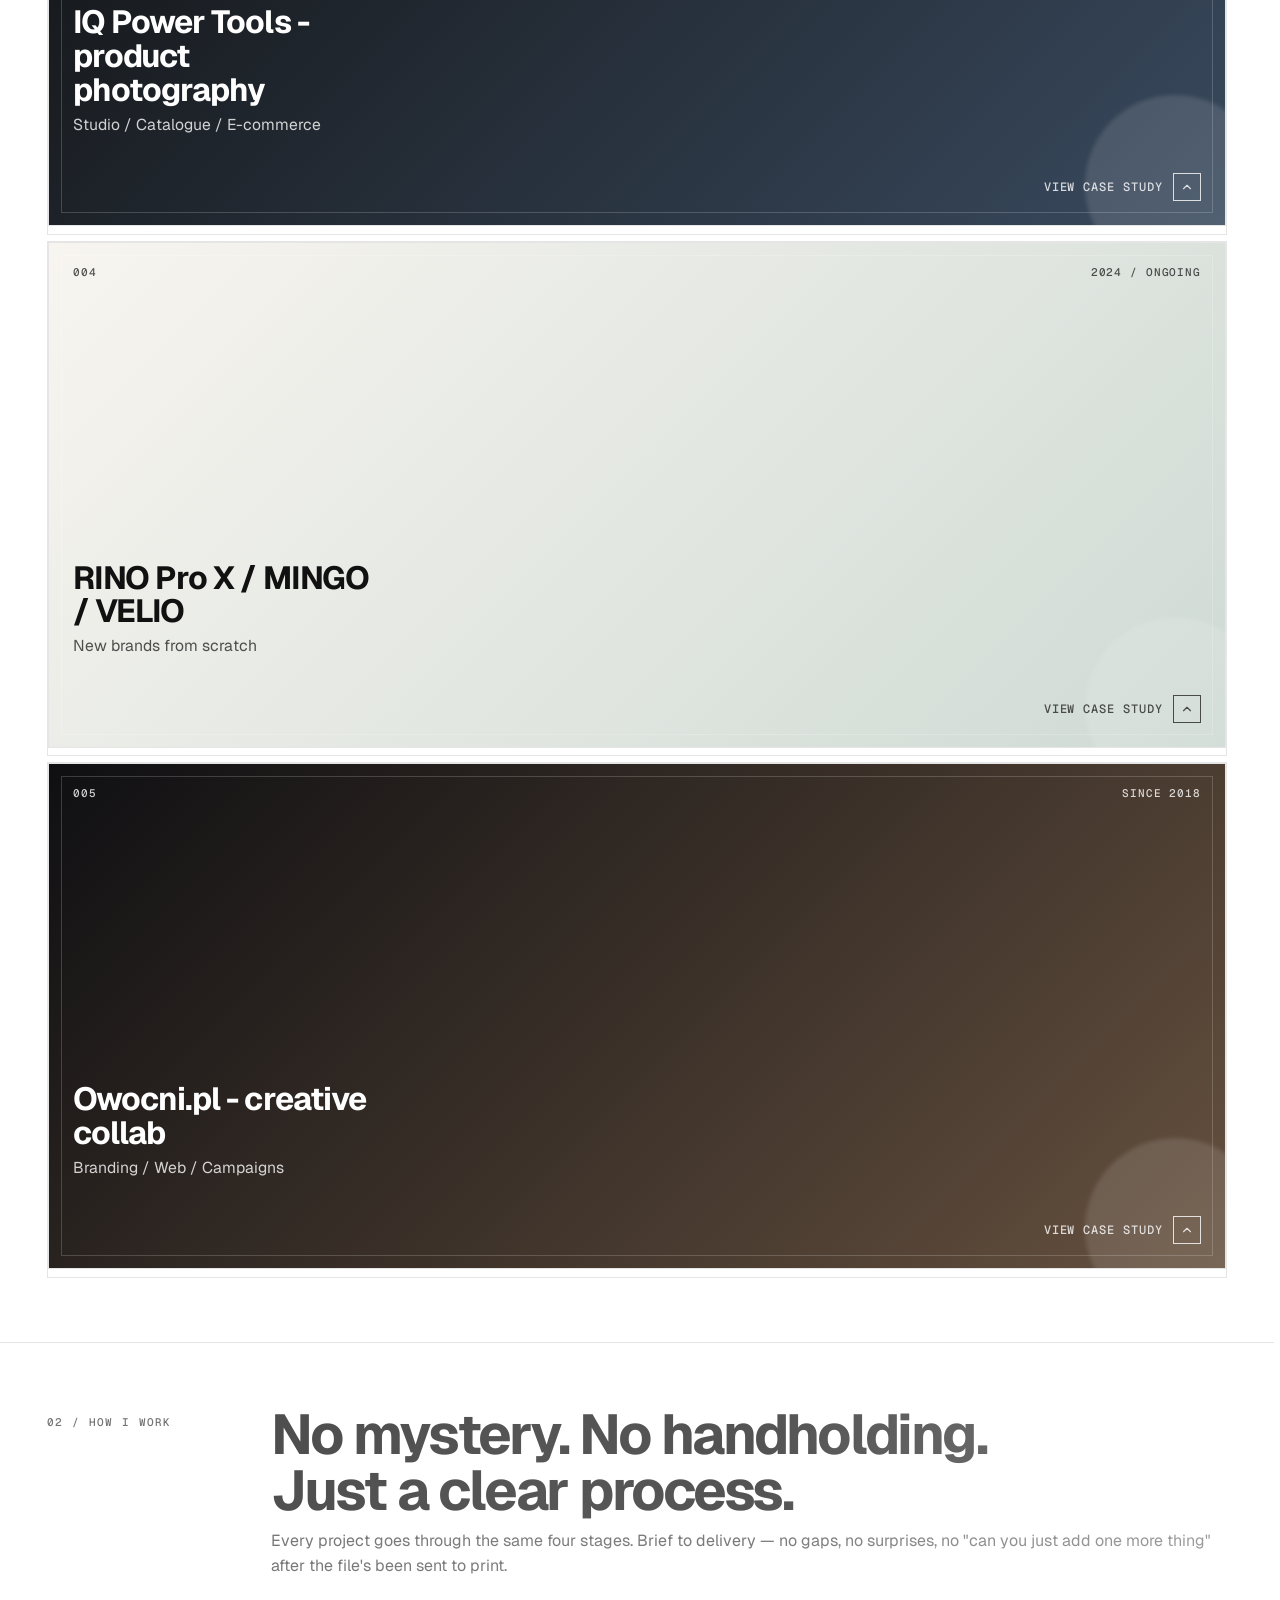
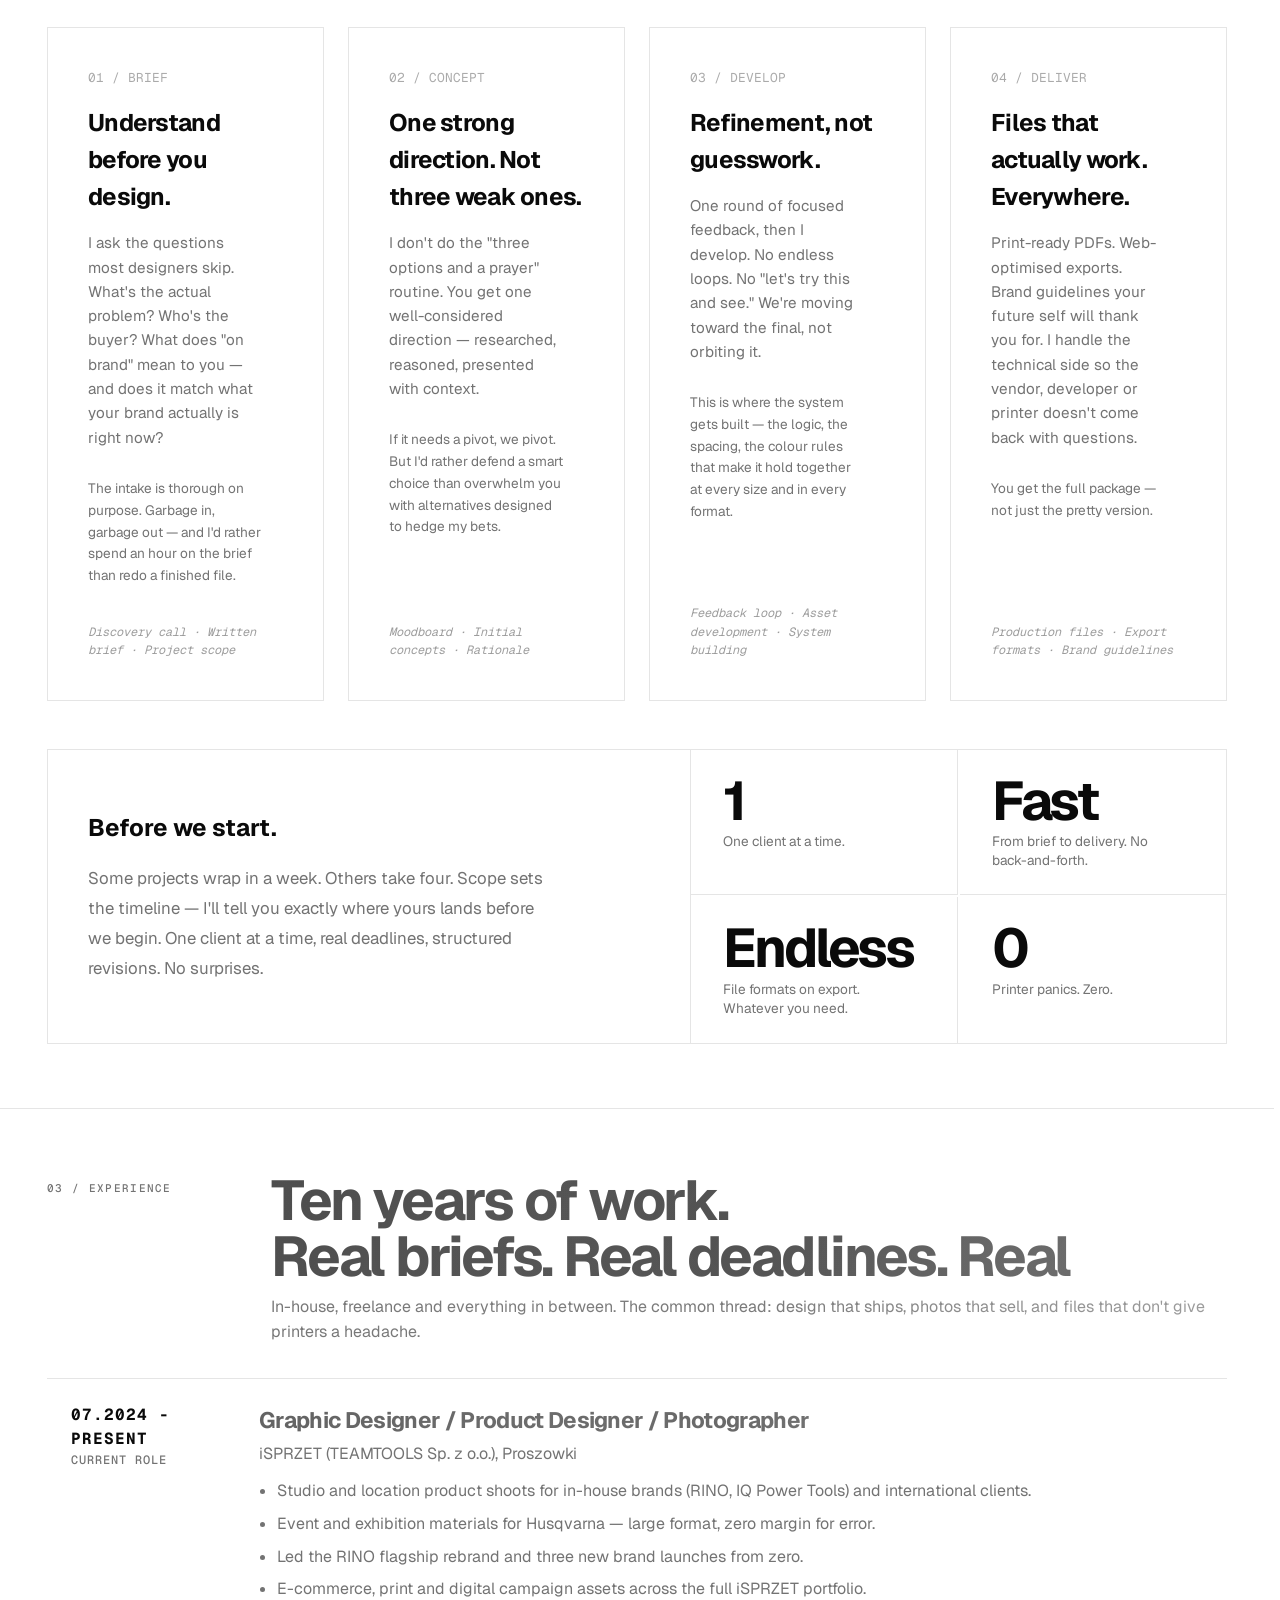
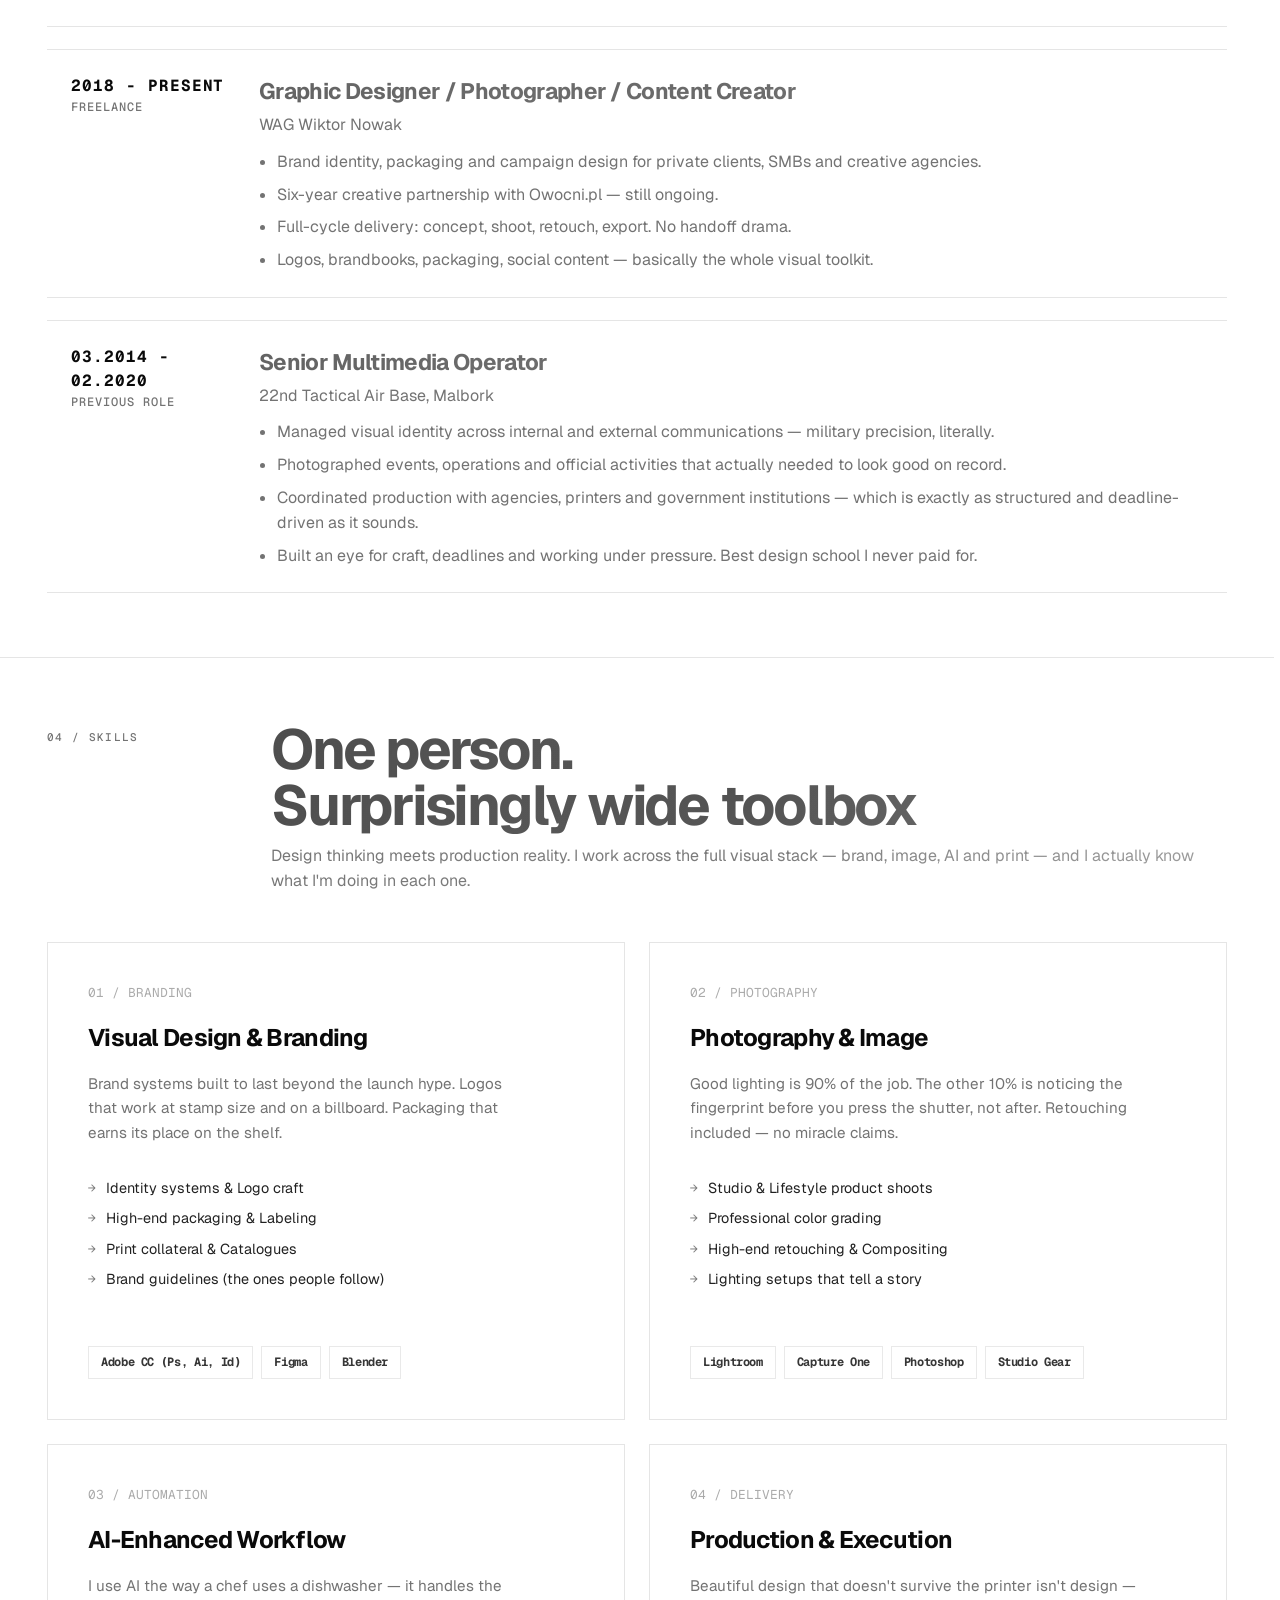
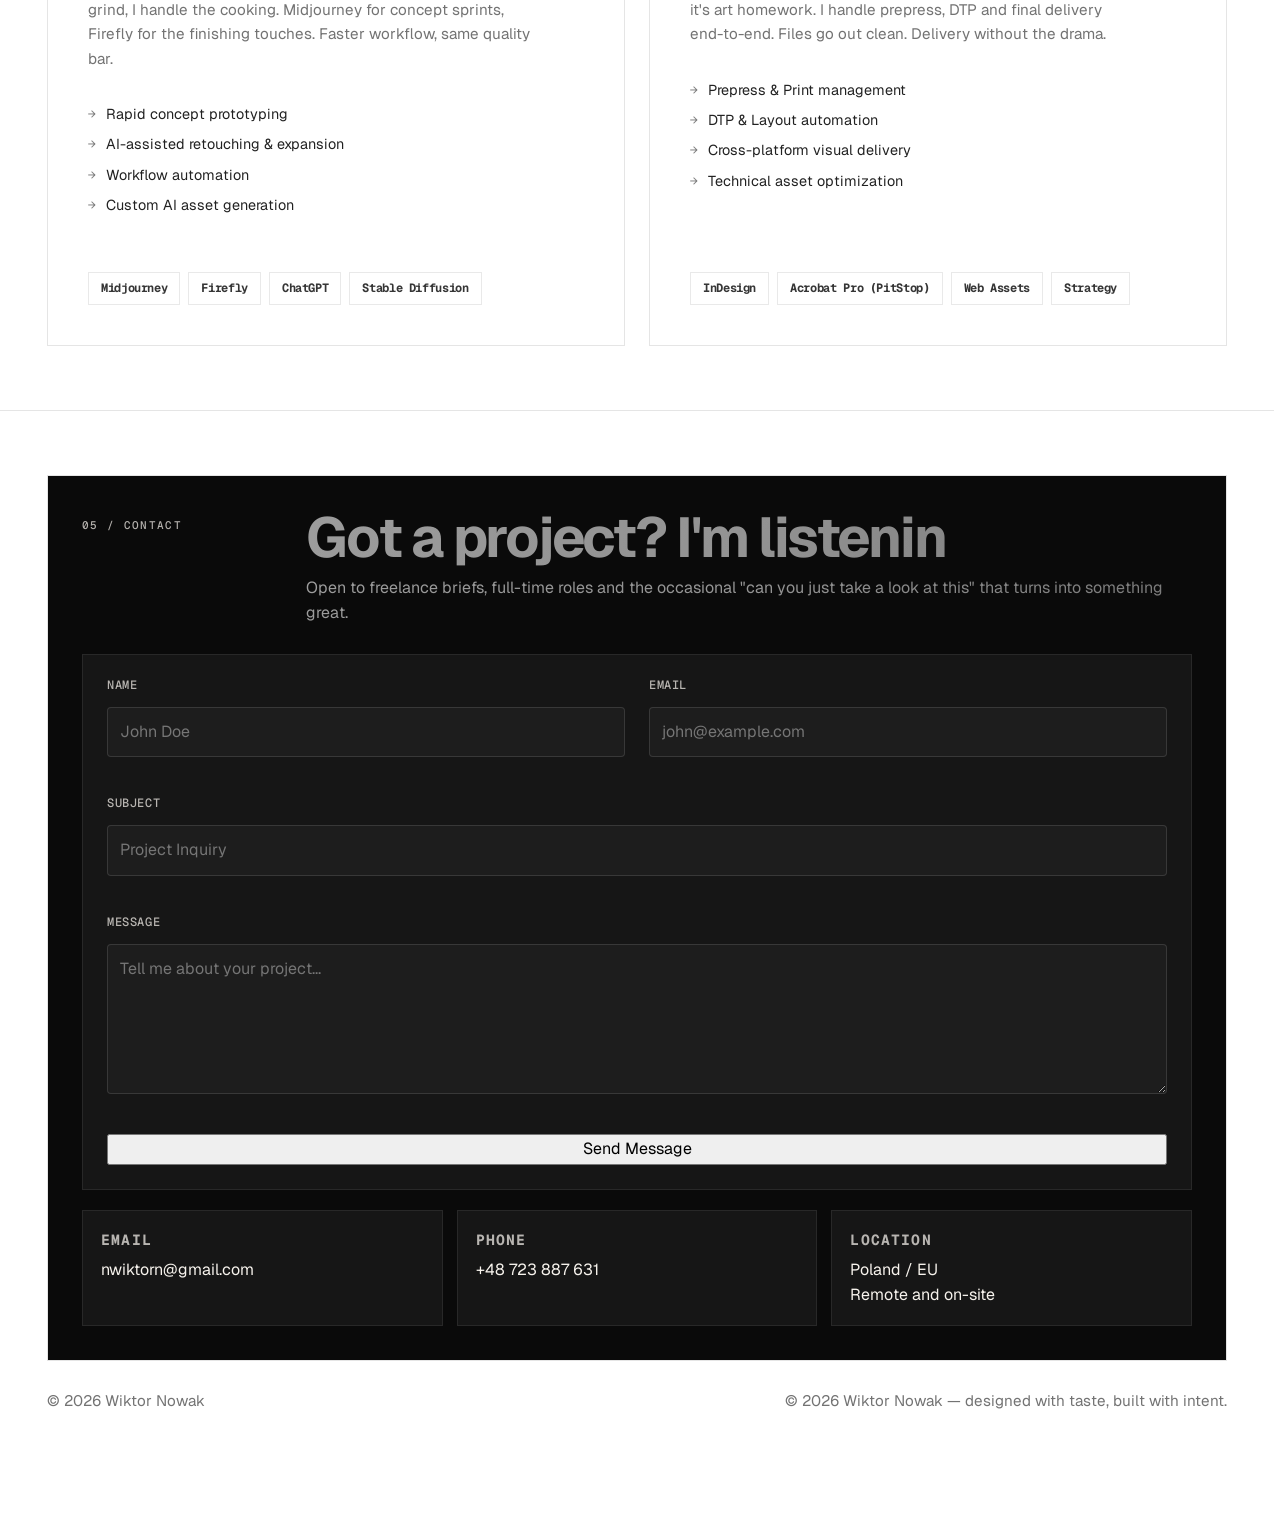
==== commit 402c130f: "Add RINO case study page + rebuild project preview panels" ====
--- a/index.html
+++ b/index.html
@@ -180,51 +180,23 @@
             </div>
           </button>
           <div class="project-panel" id="project-rino" hidden>
-            <div class="project-panel-inner">
-              <div class="project-panel-head">
-                <div>
+            <div class="project-panel-inner project-panel-preview">
+              <div class="preview-layout">
+                <div class="preview-copy">
                   <span class="project-panel-meta">001 / iSprzet / 2024</span>
                   <h3>RINO - flagship rebrand</h3>
-                  <p class="project-panel-sub">Branding / Packaging / Labeling / Style guide</p>
-                </div>
-              </div>
-              <div class="project-tags">
-                <span>Branding</span><span>Packaging</span><span>Style guide</span><span>Labeling</span>
-              </div>
-              <div class="project-grid">
-                <section class="project-block">
-                  <h4><span class="project-block-label">A</span>Brief</h4>
-                  <p>RINO was a solid product hiding behind dated packaging. The brief: make it look like it deserves its shelf space — and then some.</p>
-                </section>
-                <section class="project-block">
-                  <h4><span class="project-block-label">B</span>My role</h4>
-                  <ul>
-                    <li>Built the visual language from scratch — logo, colour, typography.</li>
-                    <li>Designed label systems for the full product range.</li>
-                    <li>Wrote the brand guidelines so the rollout wouldn't go sideways.</li>
-                  </ul>
-                </section>
-                <section class="project-block project-gallery full">
-                  <h4><span class="project-block-label">C</span>Gallery</h4>
-                  <div class="project-photos">
-                    <div class="project-photo wide"><img src="https://placehold.co/800x400/222/555?text=01+/+hero+image" alt="Hero image" loading="lazy"></div>
-                    <div class="project-photo"><span>02</span></div>
-                    <div class="project-photo"><span>03</span></div>
-                    <div class="project-photo"><span>04</span></div>
-                    <div class="project-photo wide"><span>05 / packaging detail</span></div>
-                    <div class="project-photo"><span>06</span></div>
-                    <div class="project-photo"><span>07</span></div>
-                  </div>
-                </section>
-                <section class="project-block full">
-                  <h4><span class="project-block-label">D</span>Results & outcomes</h4>
-                  <p>The rebrand landed. RINO now looks like a premium line — because it is one. The new system is consistent, scalable and ready for what comes next.</p>
-                  <div class="outcomes">
-                    <span class="tag">Clearer shelf impact</span>
-                    <span class="tag">Scalable label system</span>
-                    <span class="tag">Production-ready assets</span>
-                  </div>
-                </section>
+                  <p class="preview-desc">RINO was a solid product hiding behind dated packaging. Rebranded from zero — new logo, full label system, brand guidelines. Now it looks like it deserves its shelf space. Because it does.</p>
+                  <div class="project-tags" style="margin-bottom: 0; padding-bottom: 0; border-bottom: 0;">
+                    <span>Branding</span><span>Packaging</span><span>Style guide</span><span>Labeling</span>
+                  </div>
+                </div>
+                <div class="preview-cta">
+                  <a href="rino.html" class="button button-primary preview-btn" data-cursor="Open" data-umami-event="project-rino-full">
+                    View full project
+                    <svg viewBox="0 0 24 24" width="14" height="14" fill="none" stroke="currentColor" stroke-width="2" stroke-linecap="round" stroke-linejoin="round" aria-hidden="true"><line x1="5" y1="12" x2="19" y2="12"></line><polyline points="12 5 19 12 12 19"></polyline></svg>
+                  </a>
+                  <p class="preview-hint">Full case study · Gallery · Process breakdown</p>
+                </div>
               </div>
             </div>
           </div>
--- a/style.css
+++ b/style.css
@@ -2215,3 +2215,674 @@
 }
 
 
+/* ============================================================
+   PROJECT PANEL — PREVIEW MODE (strona główna)
+   ============================================================ */
+
+.project-panel-preview {
+  border-top-color: var(--text);
+}
+
+.preview-layout {
+  display: grid;
+  grid-template-columns: 1fr auto;
+  gap: 40px;
+  align-items: center;
+}
+
+.preview-copy {
+  display: flex;
+  flex-direction: column;
+  gap: 18px;
+}
+
+.preview-copy h3 {
+  font-size: clamp(1.4rem, 2.6vw, 2rem);
+  letter-spacing: -0.03em;
+  line-height: 1.1;
+}
+
+.preview-desc {
+  color: var(--muted);
+  font-size: 1rem;
+  line-height: 1.7;
+  max-width: 52ch;
+}
+
+.preview-cta {
+  display: flex;
+  flex-direction: column;
+  align-items: flex-end;
+  gap: 12px;
+  flex-shrink: 0;
+}
+
+.preview-btn {
+  min-width: 200px;
+  justify-content: space-between;
+  padding: 0 20px;
+  height: 52px;
+  font-weight: 600;
+  letter-spacing: -0.01em;
+}
+
+.preview-hint {
+  font: 500 11px/1 var(--mono);
+  text-transform: uppercase;
+  letter-spacing: 0.08em;
+  color: var(--muted);
+  text-align: right;
+}
+
+@media (max-width: 860px) {
+  .preview-layout {
+    grid-template-columns: 1fr;
+    gap: 24px;
+  }
+  .preview-cta {
+    align-items: flex-start;
+  }
+  .preview-hint {
+    text-align: left;
+  }
+  .preview-btn {
+    min-width: 0;
+    width: 100%;
+    justify-content: center;
+    gap: 10px;
+  }
+}
+
+
+/* ============================================================
+   CASE STUDY SUBPAGE — SHARED LAYOUT
+   ============================================================ */
+
+.case-hero {
+  min-height: 72vh;
+  display: flex;
+  flex-direction: column;
+  justify-content: flex-end;
+  padding: 0;
+  position: relative;
+  overflow: hidden;
+  background: var(--project-gradient, linear-gradient(135deg, #181818, #5f5f5f));
+  color: var(--project-ink, #ffffff);
+}
+
+.case-hero::before {
+  content: "";
+  position: absolute;
+  inset: 16px;
+  border: 1px solid rgba(255, 255, 255, 0.14);
+  pointer-events: none;
+  z-index: 1;
+}
+
+.case-hero::after {
+  content: "";
+  position: absolute;
+  inset: auto -60px -80px auto;
+  width: 320px;
+  height: 320px;
+  border-radius: 50%;
+  background: rgba(255, 255, 255, 0.08);
+  filter: blur(4px);
+  z-index: 0;
+}
+
+.case-hero-inner {
+  position: relative;
+  z-index: 2;
+  padding: 56px;
+}
+
+.case-hero-top {
+  display: flex;
+  justify-content: space-between;
+  align-items: flex-start;
+  padding-bottom: 80px;
+}
+
+.case-back {
+  display: inline-flex;
+  align-items: center;
+  gap: 8px;
+  font: 500 11px/1 var(--mono);
+  text-transform: uppercase;
+  letter-spacing: 0.1em;
+  color: rgba(255, 255, 255, 0.72);
+  text-decoration: none;
+  transition: color 0.2s ease, gap 0.2s ease;
+}
+
+.case-back:hover {
+  color: #ffffff;
+  gap: 4px;
+}
+
+.case-back svg {
+  width: 14px;
+  height: 14px;
+  stroke: currentColor;
+  fill: none;
+  stroke-width: 2;
+  stroke-linecap: round;
+  stroke-linejoin: round;
+}
+
+.case-hero-number {
+  font: 500 11px/1 var(--mono);
+  text-transform: uppercase;
+  letter-spacing: 0.1em;
+  color: rgba(255, 255, 255, 0.72);
+}
+
+.case-hero-body {
+  display: grid;
+  grid-template-columns: 1fr 280px;
+  gap: 48px;
+  align-items: end;
+}
+
+.case-hero h1 {
+  font-size: clamp(2.4rem, 6vw, 5.2rem);
+  line-height: 0.96;
+  letter-spacing: -0.05em;
+  margin-bottom: 12px;
+  color: #ffffff;
+}
+
+.case-hero-sub {
+  font: 500 12px/1.5 var(--mono);
+  text-transform: uppercase;
+  letter-spacing: 0.08em;
+  color: rgba(255, 255, 255, 0.72);
+  margin-top: 14px;
+}
+
+.case-hero-aside {
+  display: flex;
+  flex-direction: column;
+  gap: 16px;
+  align-items: flex-end;
+}
+
+.case-tags {
+  display: flex;
+  flex-wrap: wrap;
+  gap: 6px;
+  justify-content: flex-end;
+}
+
+.case-tag {
+  padding: 6px 10px;
+  border: 1px solid rgba(255, 255, 255, 0.22);
+  font: 500 10px/1 var(--mono);
+  text-transform: uppercase;
+  letter-spacing: 0.06em;
+  color: rgba(255, 255, 255, 0.8);
+}
+
+/* ============================================================
+   CASE STUDY — SECTION BLOCKS
+   ============================================================ */
+
+.case-section {
+  padding: 80px 0;
+  border-top: 1px solid var(--line);
+}
+
+.case-kicker {
+  font: 500 11px/1 var(--mono);
+  text-transform: uppercase;
+  letter-spacing: 0.12em;
+  color: var(--muted);
+  margin-bottom: 18px;
+  display: flex;
+  align-items: center;
+  gap: 10px;
+}
+
+.case-kicker::before {
+  content: "";
+  display: block;
+  width: 24px;
+  height: 1px;
+  background: var(--muted);
+  flex-shrink: 0;
+}
+
+.case-section h2 {
+  font-size: clamp(2rem, 4vw, 3.2rem);
+  line-height: 1.04;
+  letter-spacing: -0.04em;
+  margin-bottom: 20px;
+}
+
+.case-body {
+  font-size: 1.05rem;
+  line-height: 1.75;
+  color: var(--muted);
+  max-width: 62ch;
+}
+
+.case-body + .case-body {
+  margin-top: 18px;
+}
+
+/* ============================================================
+   CASE STUDY — SPLIT LAYOUT (foto | tekst)
+   ============================================================ */
+
+.case-split {
+  display: grid;
+  grid-template-columns: 1fr 1fr;
+  gap: 0;
+  border: 1px solid var(--line);
+}
+
+.case-split.reverse {
+  direction: rtl;
+}
+
+.case-split.reverse > * {
+  direction: ltr;
+}
+
+.case-split-photo {
+  position: relative;
+  background: var(--accent-soft);
+  min-height: 420px;
+  overflow: hidden;
+  border-right: 1px solid var(--line);
+}
+
+.case-split.reverse .case-split-photo {
+  border-right: 0;
+  border-left: 1px solid var(--line);
+}
+
+.case-split-photo::before {
+  content: "";
+  position: absolute;
+  inset: 16px;
+  border: 1px dashed var(--line);
+  pointer-events: none;
+  z-index: 1;
+}
+
+.case-split-photo .photo-label {
+  position: absolute;
+  bottom: 20px;
+  left: 20px;
+  z-index: 2;
+  font: 500 10px/1 var(--mono);
+  text-transform: uppercase;
+  letter-spacing: 0.1em;
+  color: var(--muted);
+}
+
+.case-split-photo img {
+  width: 100%;
+  height: 100%;
+  object-fit: cover;
+  display: block;
+}
+
+.case-split-content {
+  padding: 52px 48px;
+  display: flex;
+  flex-direction: column;
+  justify-content: center;
+  gap: 20px;
+}
+
+/* ============================================================
+   CASE STUDY — FULL WIDTH PHOTO
+   ============================================================ */
+
+.case-photo-full {
+  position: relative;
+  background: var(--accent-soft);
+  aspect-ratio: 16 / 7;
+  overflow: hidden;
+  border: 1px solid var(--line);
+}
+
+.case-photo-full::before {
+  content: "";
+  position: absolute;
+  inset: 16px;
+  border: 1px dashed var(--line);
+  pointer-events: none;
+  z-index: 1;
+}
+
+.case-photo-full .photo-label {
+  position: absolute;
+  bottom: 20px;
+  left: 20px;
+  z-index: 2;
+  font: 500 10px/1 var(--mono);
+  text-transform: uppercase;
+  letter-spacing: 0.1em;
+  color: var(--muted);
+}
+
+.case-photo-full img {
+  width: 100%;
+  height: 100%;
+  object-fit: cover;
+  display: block;
+}
+
+/* ============================================================
+   CASE STUDY — PHOTO GRID
+   ============================================================ */
+
+.case-photo-grid {
+  display: grid;
+  grid-template-columns: repeat(3, 1fr);
+  gap: 6px;
+}
+
+.case-photo-grid .case-photo-cell {
+  position: relative;
+  background: var(--accent-soft);
+  aspect-ratio: 4 / 3;
+  overflow: hidden;
+  border: 1px solid var(--line);
+}
+
+.case-photo-grid .case-photo-cell.wide {
+  grid-column: span 2;
+  aspect-ratio: 8 / 3;
+}
+
+.case-photo-cell::before {
+  content: "";
+  position: absolute;
+  inset: 12px;
+  border: 1px dashed var(--line);
+  pointer-events: none;
+  z-index: 1;
+}
+
+.case-photo-cell .photo-label {
+  position: absolute;
+  bottom: 16px;
+  left: 16px;
+  z-index: 2;
+  font: 500 10px/1 var(--mono);
+  text-transform: uppercase;
+  letter-spacing: 0.1em;
+  color: var(--muted);
+}
+
+.case-photo-cell img {
+  width: 100%;
+  height: 100%;
+  object-fit: cover;
+  display: block;
+}
+
+/* ============================================================
+   CASE STUDY — QUOTE / HIGHLIGHT BLOCK
+   ============================================================ */
+
+.case-quote {
+  padding: 56px 64px;
+  background: var(--surface-strong);
+  border: 1px solid var(--line);
+  border-left: 4px solid var(--text);
+  position: relative;
+  overflow: hidden;
+}
+
+.case-quote::before {
+  content: "\201C";
+  position: absolute;
+  top: 0;
+  right: 32px;
+  font-size: 10rem;
+  line-height: 1;
+  color: var(--line);
+  font-family: var(--sans);
+  font-weight: 700;
+  pointer-events: none;
+}
+
+.case-quote blockquote {
+  margin: 0;
+  font-size: clamp(1.3rem, 2.4vw, 2rem);
+  line-height: 1.4;
+  letter-spacing: -0.03em;
+  font-weight: 600;
+  max-width: 28ch;
+}
+
+.case-quote cite {
+  display: block;
+  margin-top: 20px;
+  font: 500 11px/1 var(--mono);
+  text-transform: uppercase;
+  letter-spacing: 0.1em;
+  color: var(--muted);
+  font-style: normal;
+}
+
+/* ============================================================
+   CASE STUDY — OUTCOMES GRID
+   ============================================================ */
+
+.case-outcomes {
+  display: grid;
+  grid-template-columns: repeat(2, 1fr);
+  gap: 2px;
+  background: var(--line);
+  border: 1px solid var(--line);
+  margin-top: 32px;
+}
+
+.case-outcome-item {
+  background: var(--bg);
+  padding: 32px 36px;
+  display: flex;
+  flex-direction: column;
+  gap: 8px;
+}
+
+.case-outcome-item strong {
+  display: block;
+  font-size: clamp(2rem, 4vw, 3.2rem);
+  line-height: 1;
+  letter-spacing: -0.05em;
+}
+
+.case-outcome-item span {
+  font-size: 0.88rem;
+  color: var(--muted);
+  line-height: 1.4;
+  max-width: 22ch;
+}
+
+/* ============================================================
+   CASE STUDY — PROJECT NAVIGATION (prev / next)
+   ============================================================ */
+
+.project-nav {
+  display: grid;
+  grid-template-columns: 1fr 1fr;
+  gap: 6px;
+  margin-top: 80px;
+  padding-top: 48px;
+  border-top: 1px solid var(--line);
+}
+
+.project-nav-item {
+  display: flex;
+  flex-direction: column;
+  gap: 10px;
+  padding: 32px;
+  border: 1px solid var(--line);
+  text-decoration: none;
+  color: inherit;
+  background: var(--surface);
+  transition: border-color 0.22s ease, transform 0.22s ease;
+  position: relative;
+  overflow: hidden;
+}
+
+.project-nav-item:hover {
+  border-color: var(--text);
+  transform: translateY(-3px);
+}
+
+.project-nav-direction {
+  font: 500 10px/1 var(--mono);
+  text-transform: uppercase;
+  letter-spacing: 0.12em;
+  color: var(--muted);
+  display: flex;
+  align-items: center;
+  gap: 6px;
+}
+
+.project-nav-direction svg {
+  width: 12px;
+  height: 12px;
+  stroke: currentColor;
+  fill: none;
+  stroke-width: 2;
+  stroke-linecap: round;
+  stroke-linejoin: round;
+}
+
+.project-nav-title {
+  font-size: clamp(1.1rem, 2vw, 1.5rem);
+  font-weight: 700;
+  letter-spacing: -0.03em;
+  line-height: 1.1;
+}
+
+.project-nav-sub {
+  font: 500 11px/1.3 var(--mono);
+  color: var(--muted);
+  text-transform: uppercase;
+  letter-spacing: 0.06em;
+}
+
+.project-nav-item.next {
+  text-align: right;
+  align-items: flex-end;
+}
+
+/* ============================================================
+   CASE STUDY — ROLE LIST
+   ============================================================ */
+
+.case-role-list {
+  list-style: none;
+  padding: 0;
+  margin: 0;
+  display: flex;
+  flex-direction: column;
+}
+
+.case-role-list li {
+  padding: 16px 0 16px 20px;
+  border-bottom: 1px dashed var(--line);
+  color: var(--muted);
+  position: relative;
+  line-height: 1.6;
+  font-size: 1rem;
+}
+
+.case-role-list li:last-child {
+  border-bottom: 0;
+}
+
+.case-role-list li::before {
+  content: "";
+  position: absolute;
+  left: 0;
+  top: 26px;
+  width: 8px;
+  height: 1px;
+  background: var(--text);
+}
+
+/* ============================================================
+   RESPONSIVE — CASE STUDY
+   ============================================================ */
+
+@media (max-width: 900px) {
+  .case-hero-body {
+    grid-template-columns: 1fr;
+    gap: 24px;
+  }
+  .case-hero-aside {
+    align-items: flex-start;
+  }
+  .case-tags {
+    justify-content: flex-start;
+  }
+  .case-hero-inner {
+    padding: 32px 28px;
+  }
+  .case-split {
+    grid-template-columns: 1fr;
+  }
+  .case-split-photo {
+    min-height: 280px;
+    border-right: 0;
+    border-bottom: 1px solid var(--line);
+  }
+  .case-split.reverse .case-split-photo {
+    border-left: 0;
+    border-bottom: 1px solid var(--line);
+  }
+  .case-split-content {
+    padding: 32px 28px;
+  }
+  .case-photo-grid {
+    grid-template-columns: repeat(2, 1fr);
+  }
+  .case-photo-grid .case-photo-cell.wide {
+    grid-column: span 2;
+    aspect-ratio: 4 / 2;
+  }
+  .case-outcomes {
+    grid-template-columns: 1fr;
+  }
+  .case-quote {
+    padding: 36px 28px;
+  }
+  .project-nav {
+    grid-template-columns: 1fr;
+  }
+  .project-nav-item.next {
+    text-align: left;
+    align-items: flex-start;
+  }
+}
+
+@media (max-width: 600px) {
+  .case-hero {
+    min-height: 55vh;
+  }
+  .case-hero h1 {
+    font-size: clamp(2rem, 12vw, 3.5rem);
+  }
+  .case-section {
+    padding: 52px 0;
+  }
+  .case-photo-grid {
+    grid-template-columns: 1fr;
+  }
+  .case-photo-grid .case-photo-cell.wide {
+    grid-column: span 1;
+    aspect-ratio: 4 / 3;
+  }
+}
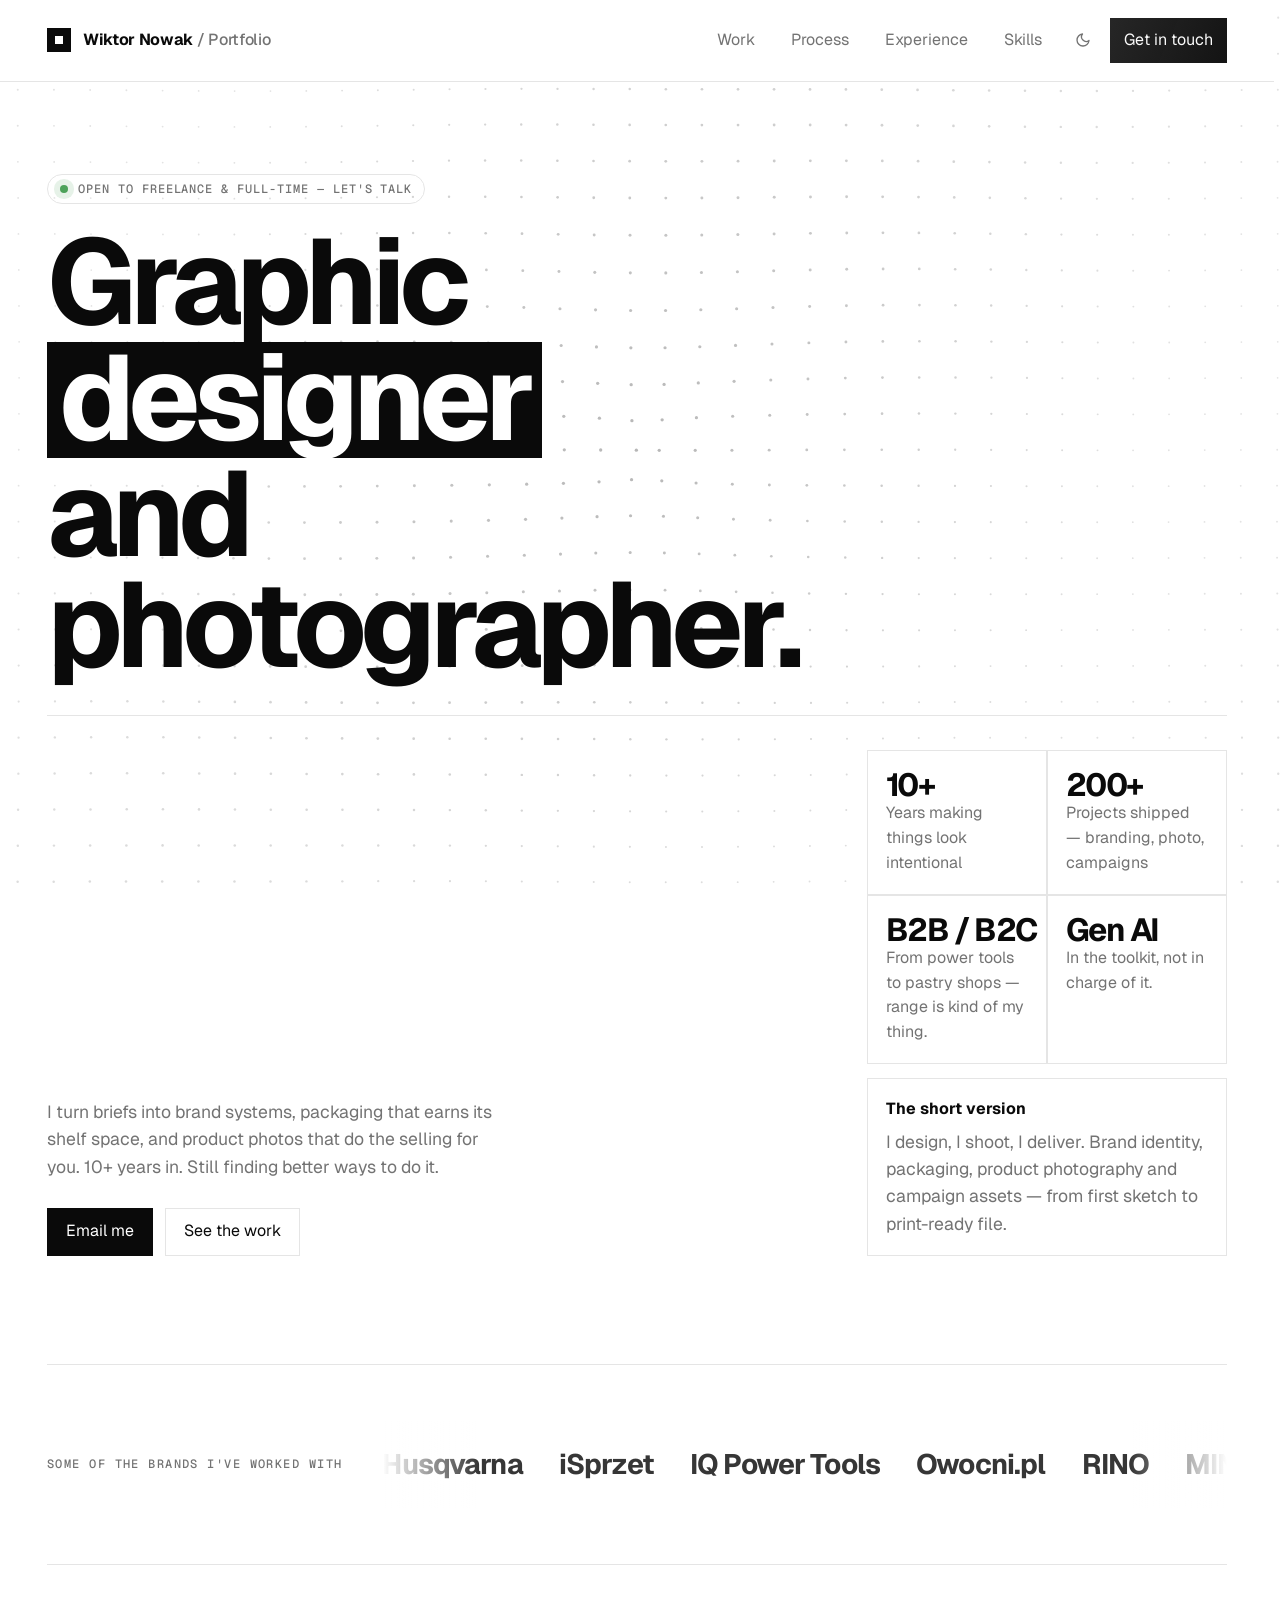
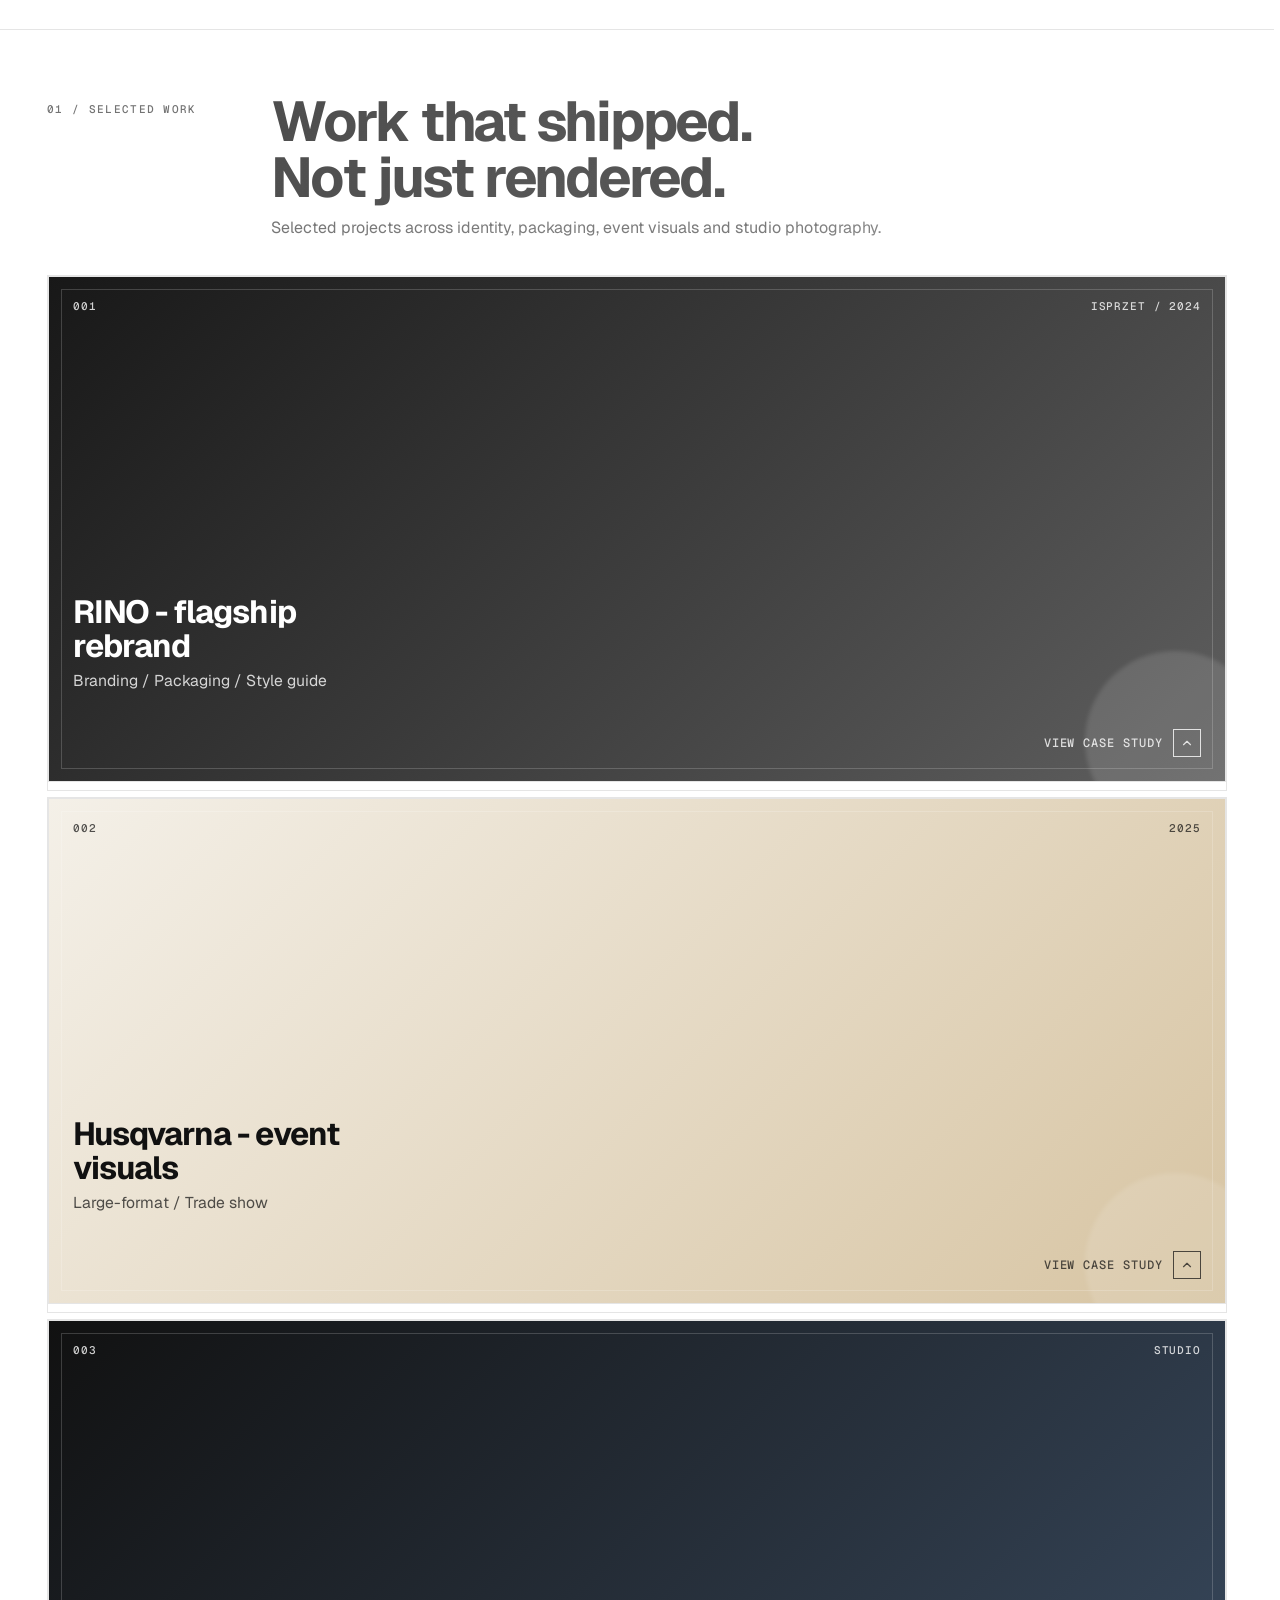
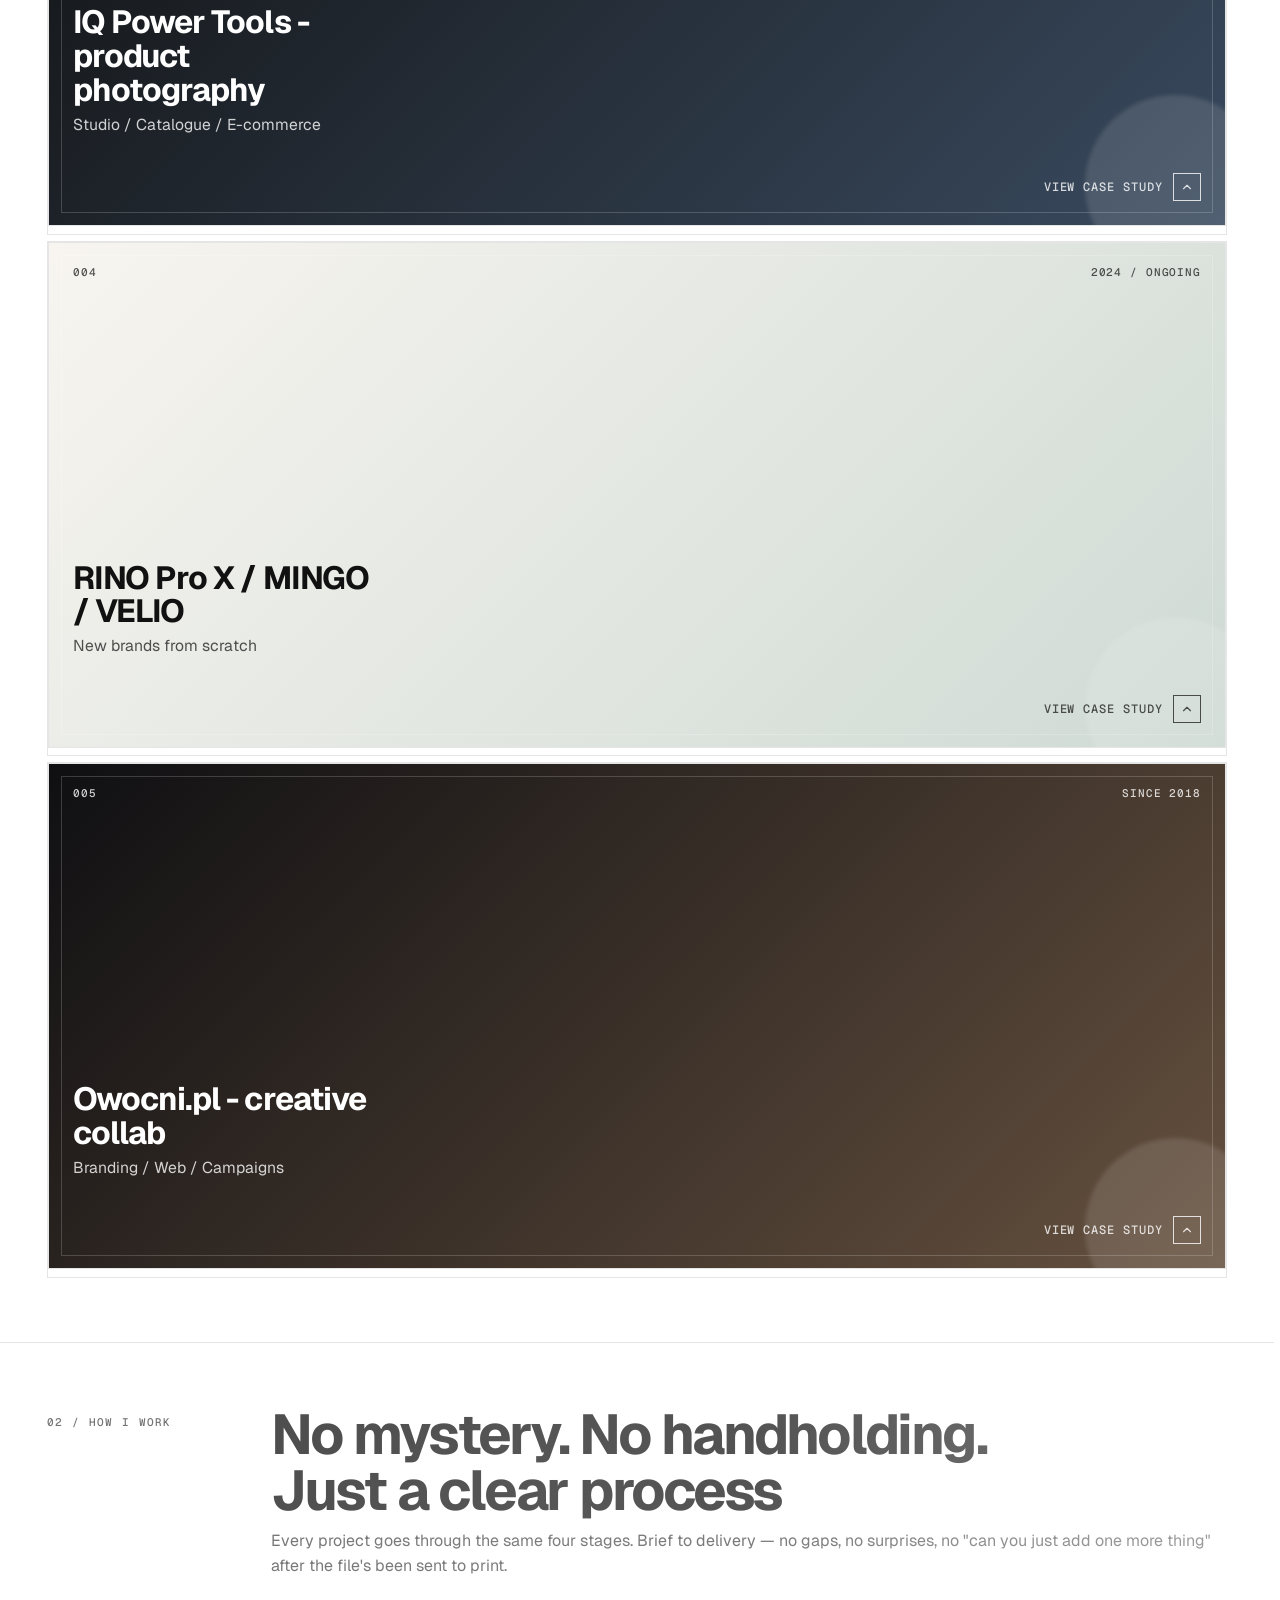
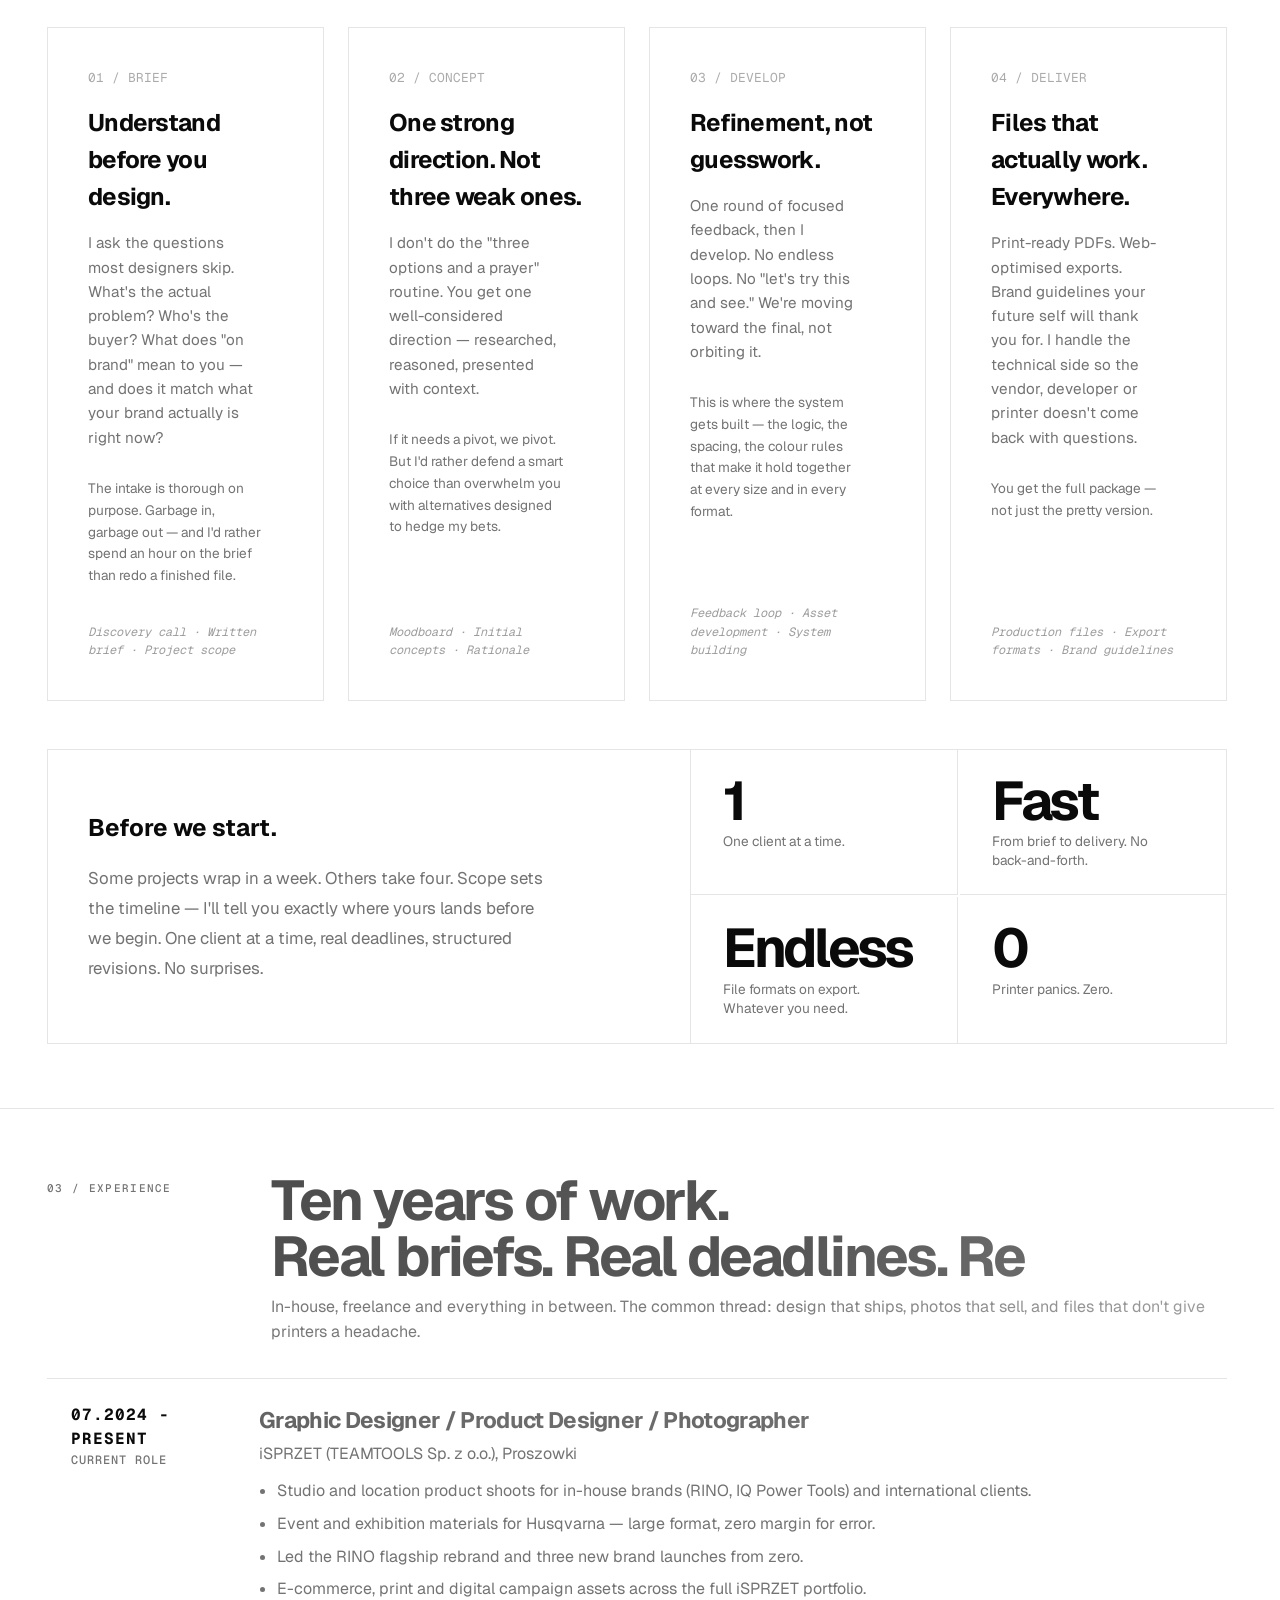
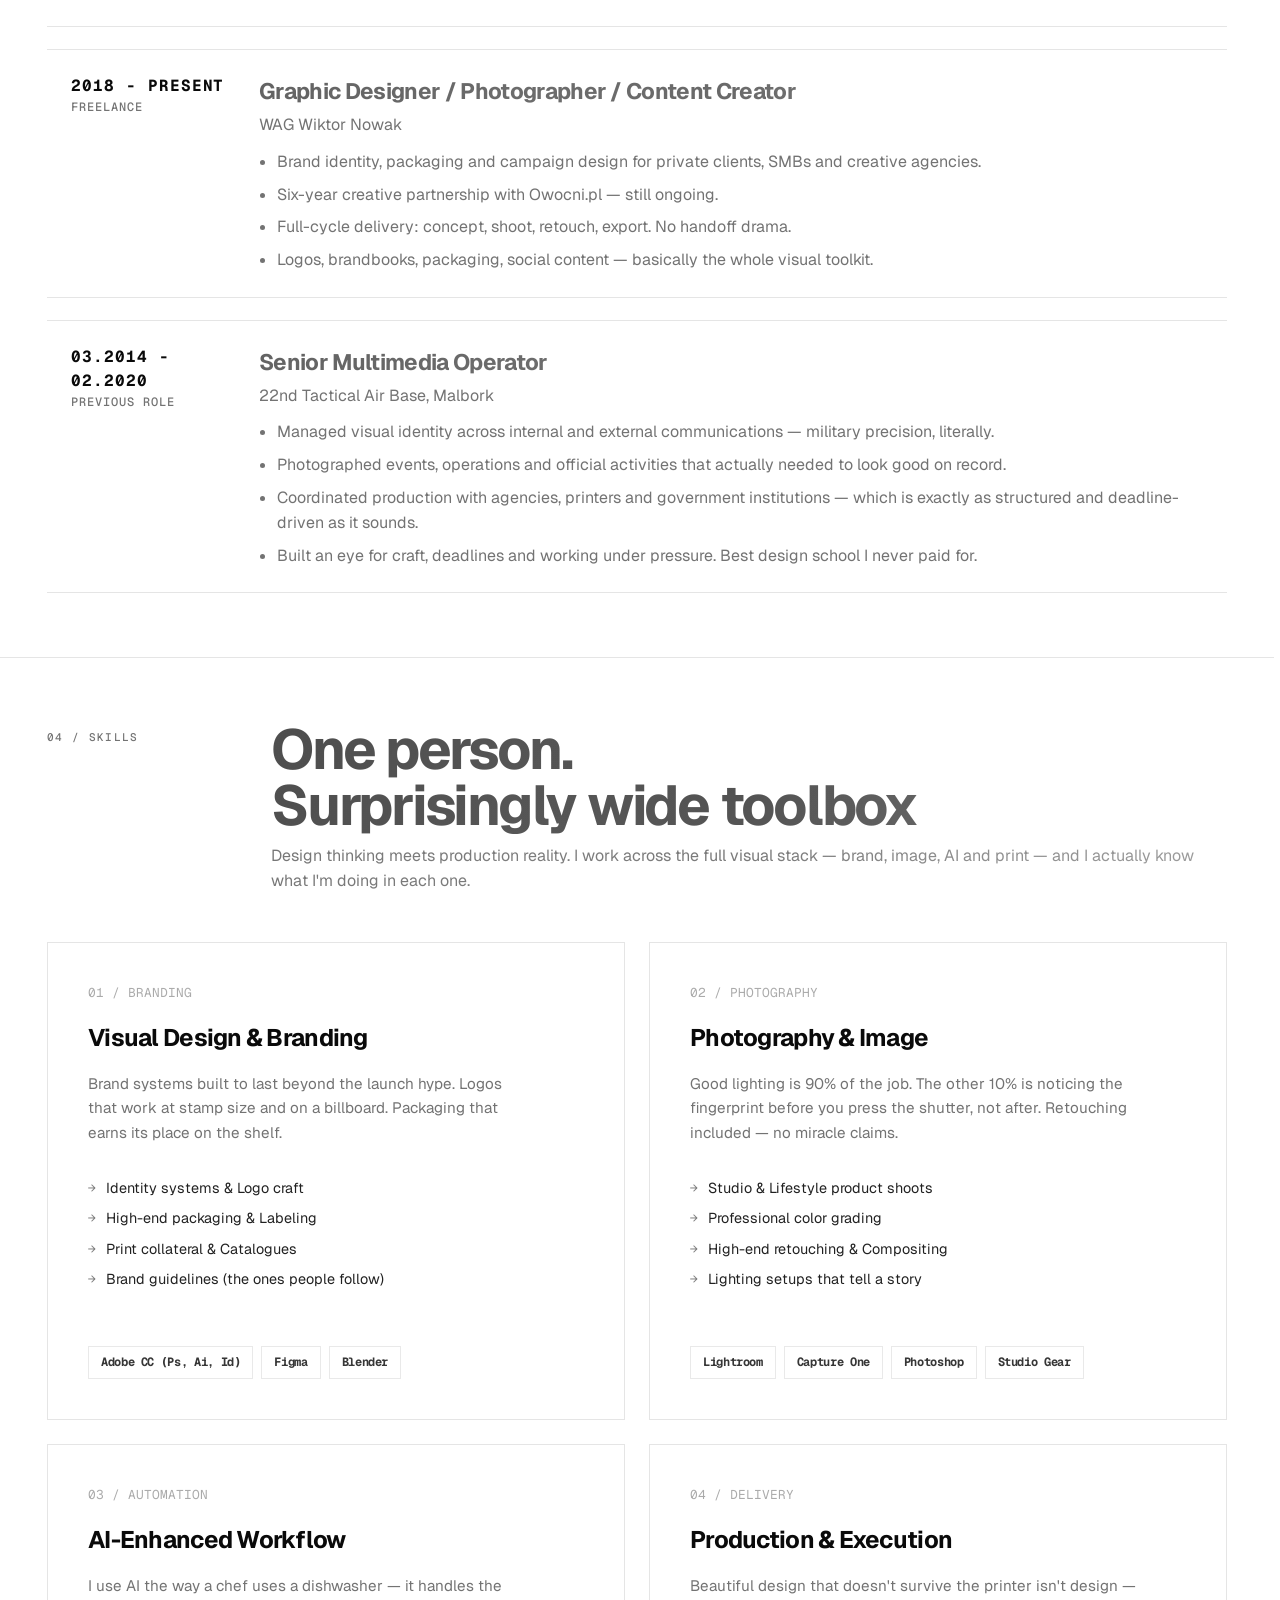
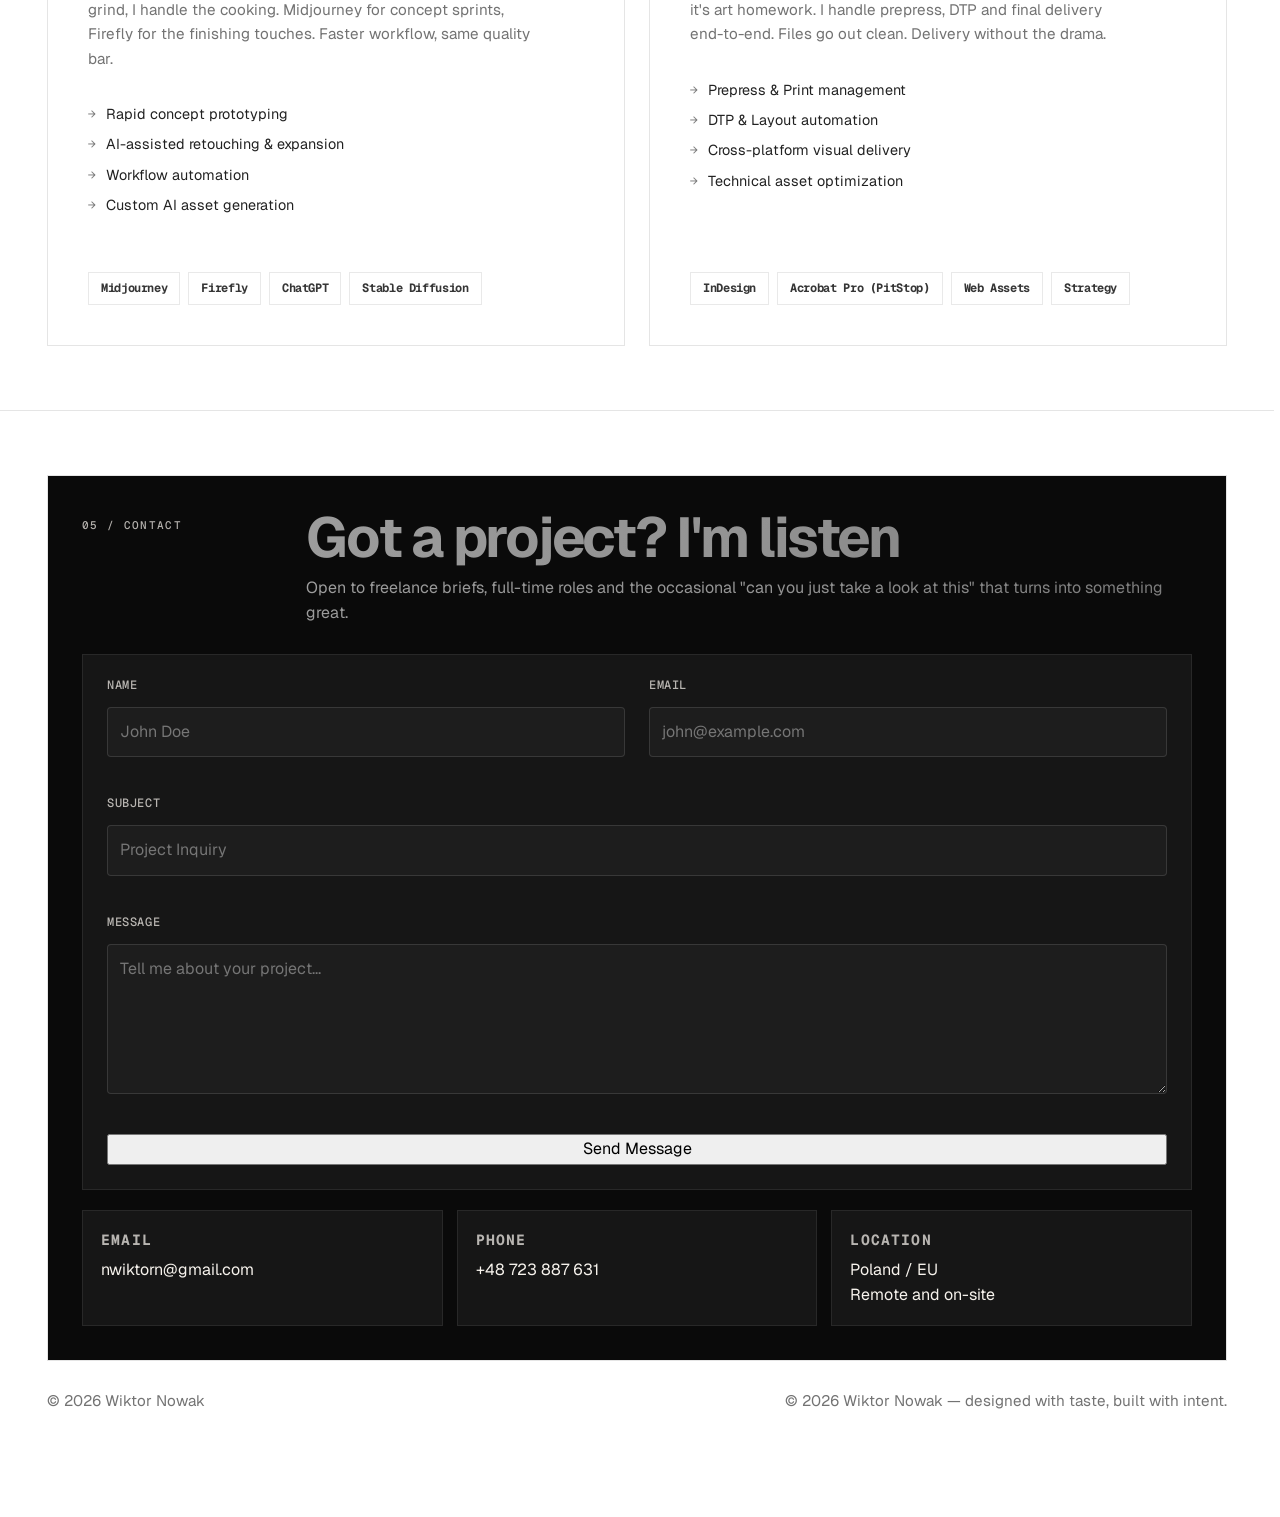
==== commit d0db6a6c: "Update styles, cursor adjustments, and create backup" ====
--- a/index.html
+++ b/index.html
@@ -45,7 +45,7 @@
 
 <header class="site-header">
   <div class="container">
-    <a class="brand" href="#top" data-cursor="Top">
+    <a class="brand" href="#top" data-cursor="Top" data-cursor-offset="nav">
       <span class="brand-mark" aria-hidden="true"></span>
       <span><span class="brand-name">Wiktor Nowak</span> <span class="brand-sub">/ Portfolio</span></span>
     </a>
--- a/style.css
+++ b/style.css
@@ -143,7 +143,7 @@
     text-transform: uppercase;
     white-space: nowrap;
     pointer-events: none;
-    transform: translate3d(-50%, calc(-100% - 18px), 0) scale(0.94);
+    transform: translate3d(-50%, calc(-100% - 10px), 0) scale(0.94);
     opacity: 0;
     transition: opacity 0.14s ease, transform 0.18s ease, background-color 0.18s ease, color 0.18s ease;
     backdrop-filter: blur(10px);
@@ -151,7 +151,7 @@
 
   .context-cursor.is-visible {
     opacity: 1;
-    transform: translate3d(-50%, calc(-100% - 18px), 0) scale(1);
+    transform: translate3d(-50%, calc(-100% - 10px), 0) scale(1);
   }
 
   .context-cursor.is-nav-offset {
@@ -168,17 +168,17 @@
 
   @keyframes cursor-click {
     0% {
-      transform: translate3d(-50%, calc(-100% - 18px), 0) scale(1);
+      transform: translate3d(-50%, calc(-100% - 10px), 0) scale(1);
       background: color-mix(in srgb, var(--bg) 84%, transparent);
       color: var(--text);
     }
     45% {
-      transform: translate3d(-50%, calc(-100% - 18px), 0) scale(0.9);
+      transform: translate3d(-50%, calc(-100% - 10px), 0) scale(0.9);
       background: var(--text);
       color: var(--bg);
     }
     100% {
-      transform: translate3d(-50%, calc(-100% - 18px), 0) scale(1);
+      transform: translate3d(-50%, calc(-100% - 10px), 0) scale(1);
       background: color-mix(in srgb, var(--bg) 84%, transparent);
       color: var(--text);
     }
@@ -253,6 +253,14 @@
   .brand-sub {
     color: var(--muted);
     font-weight: 500;
+  }
+
+  .brand:hover,
+  .brand:focus-visible {
+    transform: none !important;
+    background: transparent !important;
+    color: inherit !important;
+    opacity: 1 !important;
   }
 
   .nav {
@@ -456,7 +464,7 @@
     gap: 8px;
     min-height: 48px;
     padding: 0 18px;
-    border-radius: 8px;
+    border-radius: var(--radius);
     border: 1px solid var(--line);
     text-decoration: none;
     transition: transform 0.2s ease, background-color 0.2s ease, color 0.2s ease;
@@ -2299,7 +2307,11 @@
    ============================================================ */
 
 .case-hero {
-  min-height: 72vh;
+  max-width: 1440px;
+  margin: 0 auto;
+  border: 1px solid var(--line);
+  aspect-ratio: 21 / 9;
+  min-height: 520px;
   display: flex;
   flex-direction: column;
   justify-content: flex-end;
